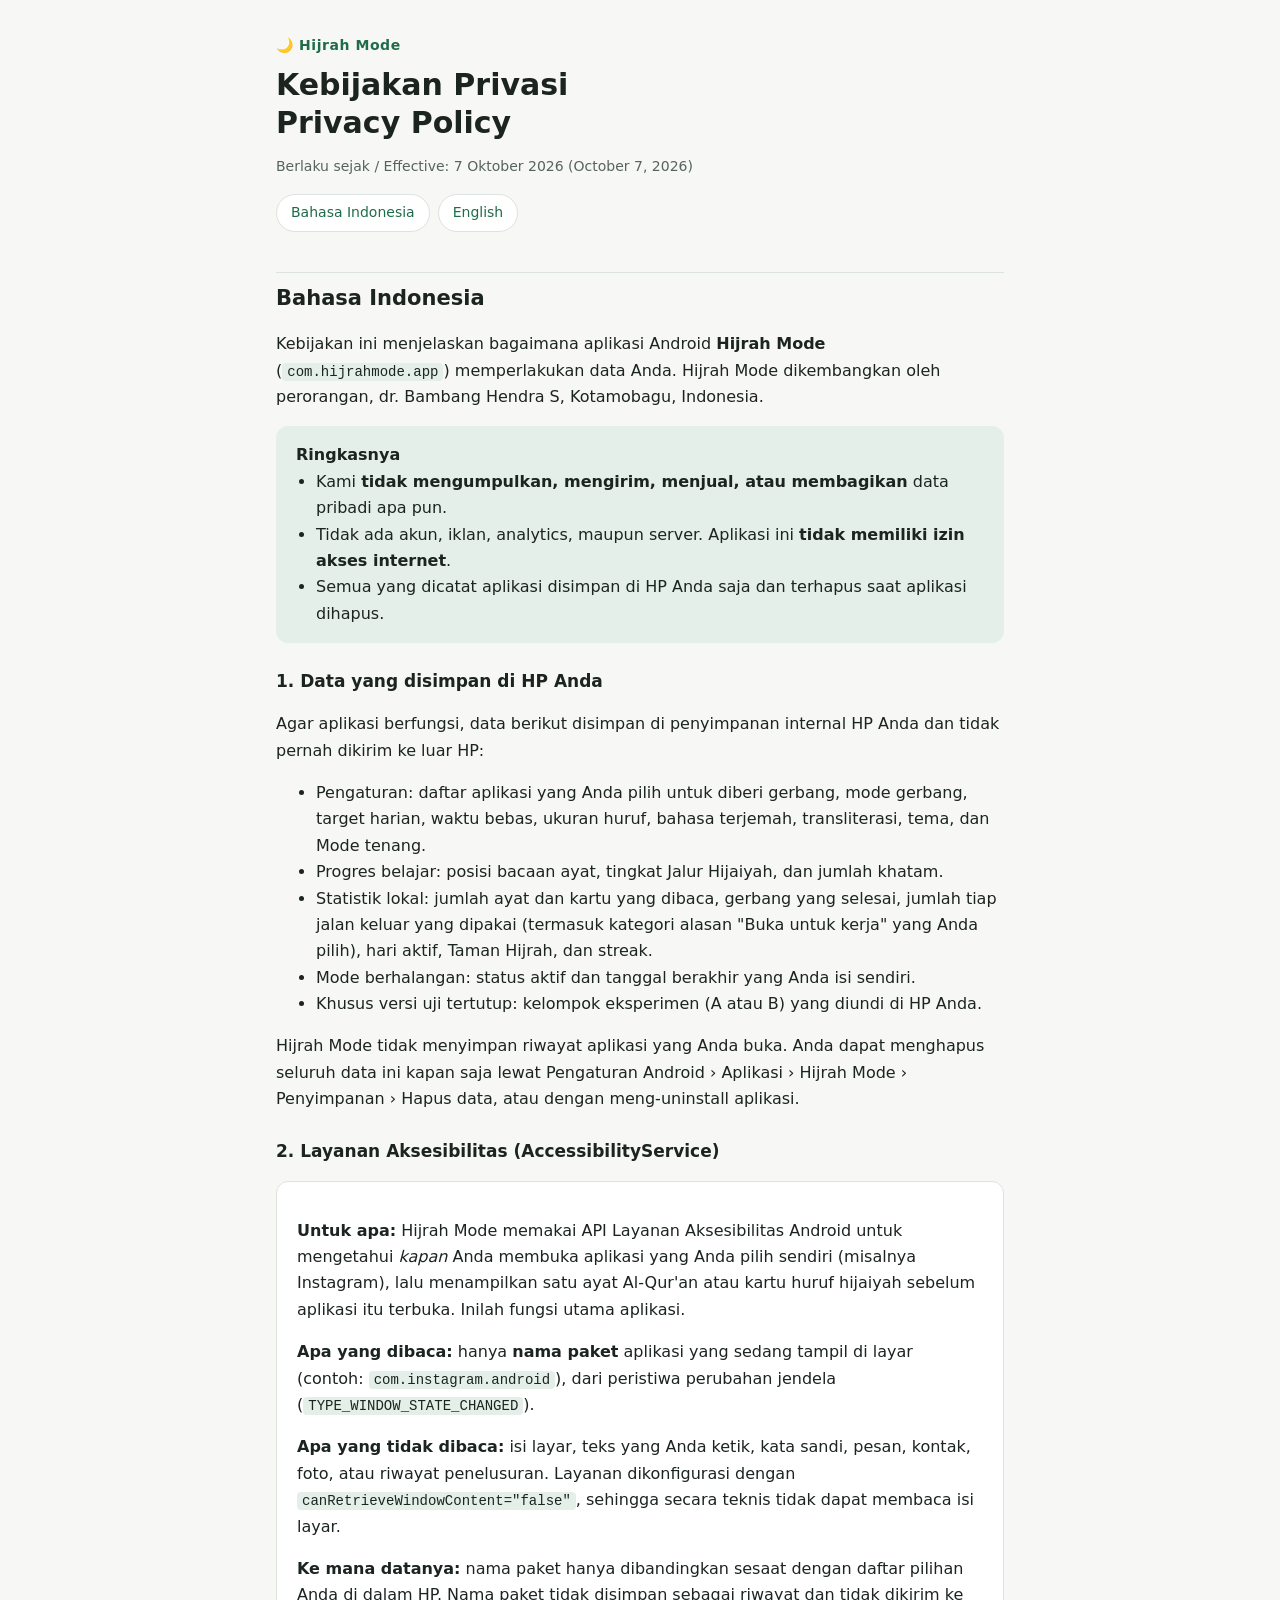
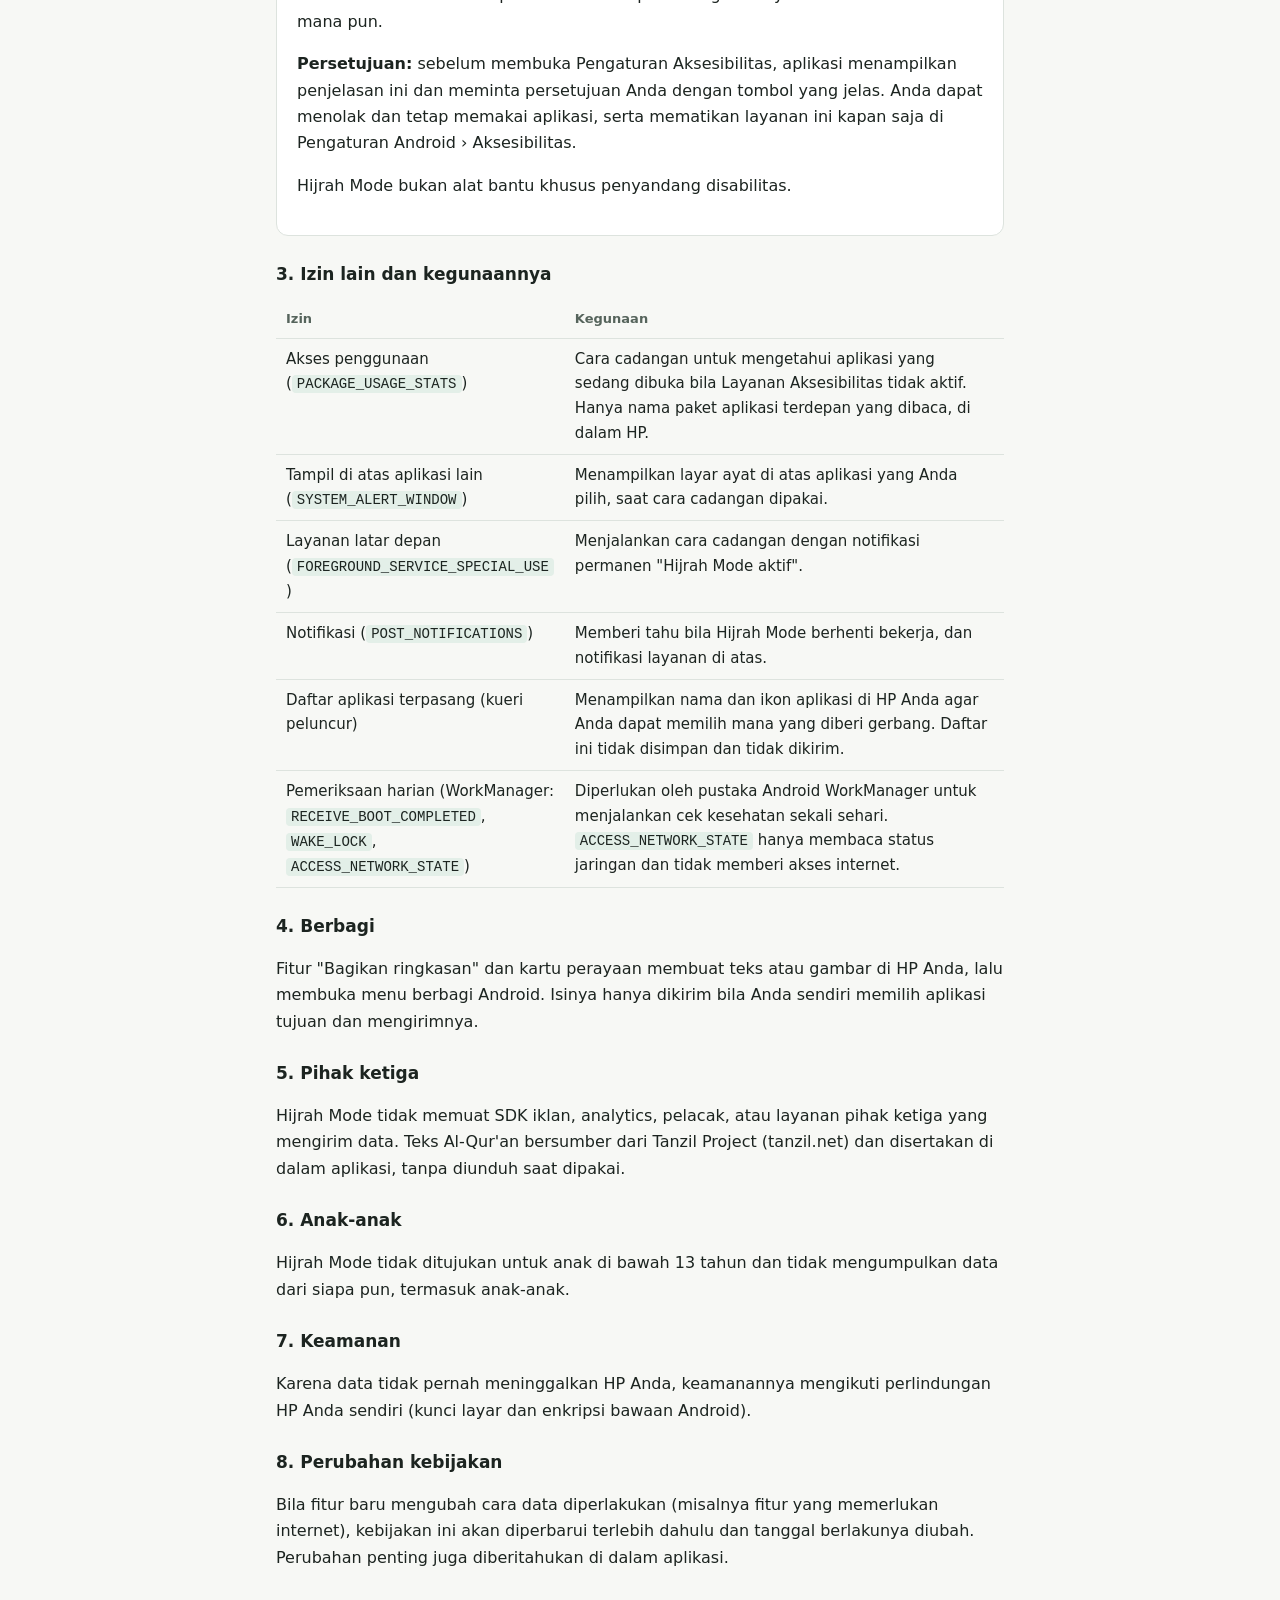
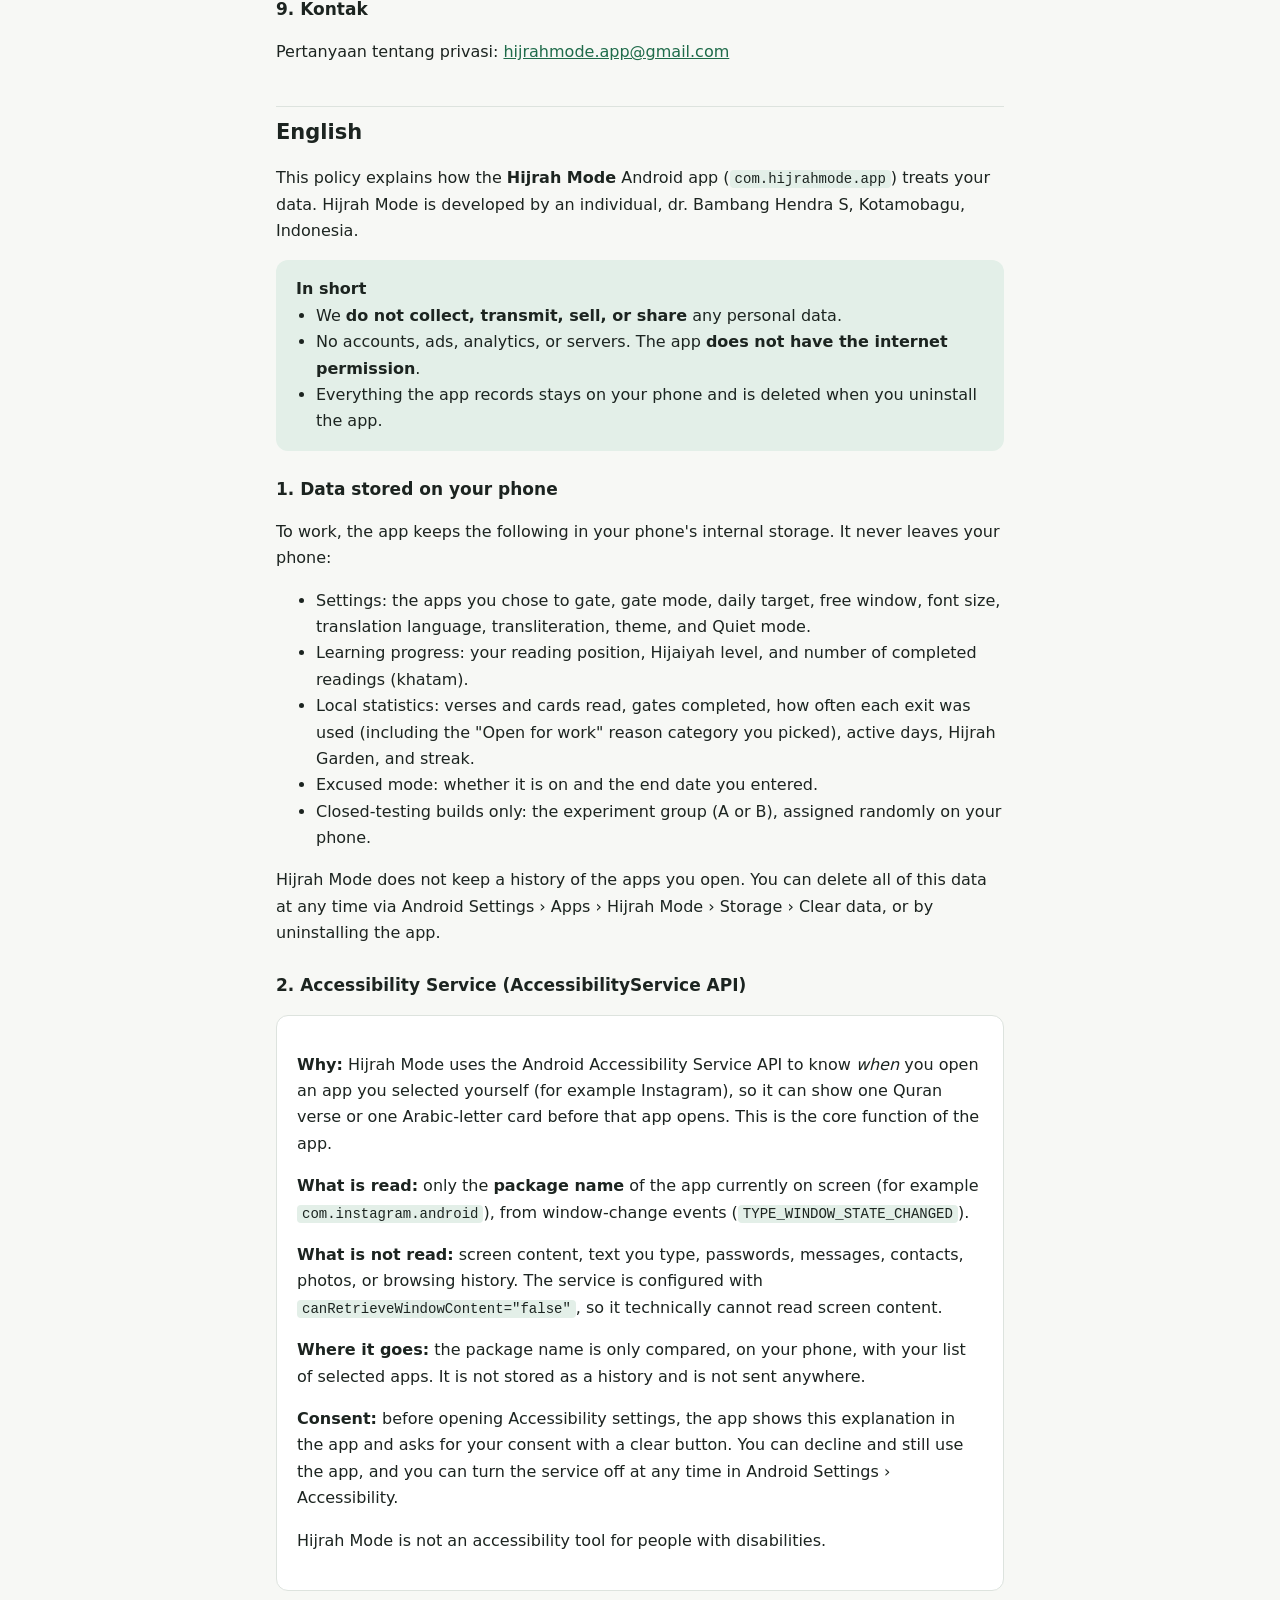
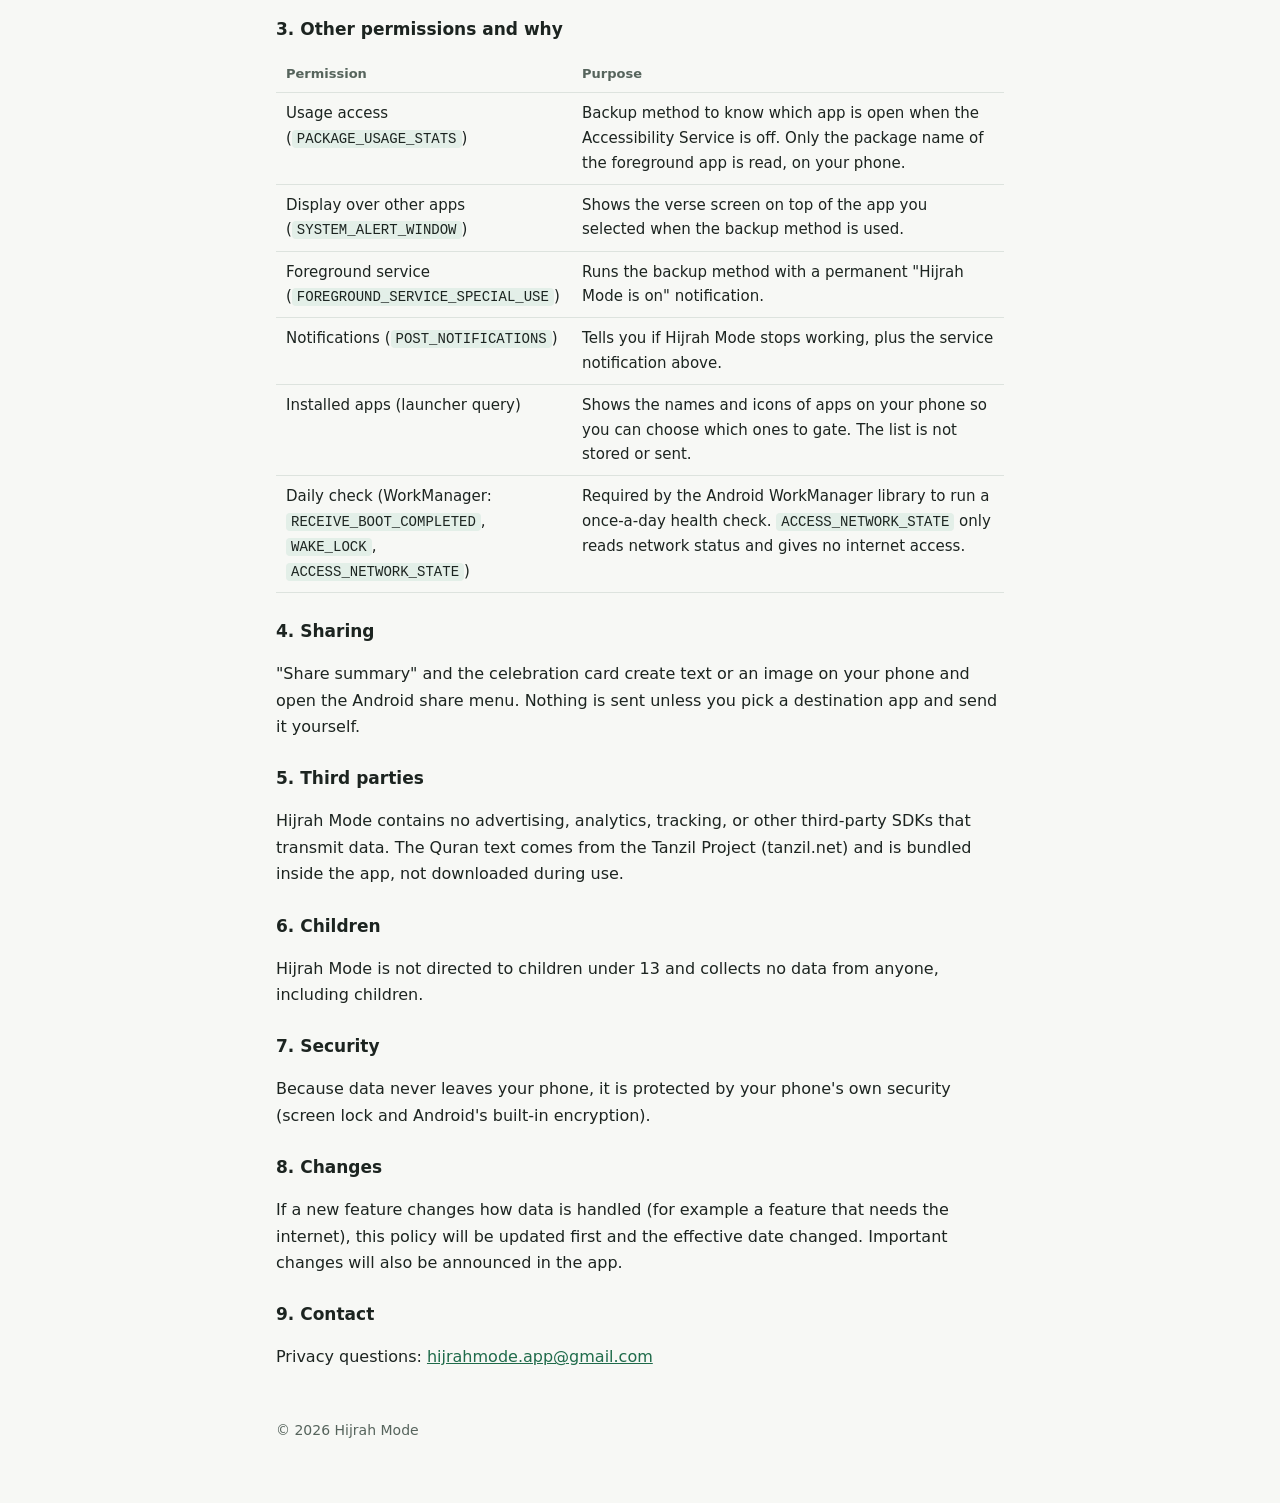
==== privacy.html @ 02b157c3 "Add files via upload" ====
<!doctype html>
<html lang="id">
<head>
<meta charset="utf-8">
<meta name="viewport" content="width=device-width, initial-scale=1">
<title>Kebijakan Privasi Hijrah Mode / Privacy Policy</title>
<meta name="description" content="Kebijakan privasi aplikasi Android Hijrah Mode. Privacy policy for the Hijrah Mode Android app.">
<link rel="stylesheet" href="style.css">
</head>
<body>
<main>
<header>
  <a class="brand" href="./">🌙 Hijrah Mode</a>
  <h1>Kebijakan Privasi<br>Privacy Policy</h1>
  <p class="muted">Berlaku sejak / Effective: 7 Oktober 2026 (October 7, 2026)</p>
  <nav class="lang">
    <a href="#id">Bahasa Indonesia</a>
    <a href="#en">English</a>
  </nav>
</header>

<!-- ===================== BAHASA INDONESIA ===================== -->
<section id="id" lang="id">
<h2>Bahasa Indonesia</h2>

<p>Kebijakan ini menjelaskan bagaimana aplikasi Android <strong>Hijrah Mode</strong> (<code>com.hijrahmode.app</code>) memperlakukan data Anda. Hijrah Mode dikembangkan oleh perorangan, dr. Bambang Hendra S, Kotamobagu, Indonesia.</p>

<div class="summary">
<strong>Ringkasnya</strong>
<ul>
  <li>Kami <strong>tidak mengumpulkan, mengirim, menjual, atau membagikan</strong> data pribadi apa pun.</li>
  <li>Tidak ada akun, iklan, analytics, maupun server. Aplikasi ini <strong>tidak memiliki izin akses internet</strong>.</li>
  <li>Semua yang dicatat aplikasi disimpan di HP Anda saja dan terhapus saat aplikasi dihapus.</li>
</ul>
</div>

<h3>1. Data yang disimpan di HP Anda</h3>
<p>Agar aplikasi berfungsi, data berikut disimpan di penyimpanan internal HP Anda dan tidak pernah dikirim ke luar HP:</p>
<ul>
  <li>Pengaturan: daftar aplikasi yang Anda pilih untuk diberi gerbang, mode gerbang, target harian, waktu bebas, ukuran huruf, bahasa terjemah, transliterasi, tema, dan Mode tenang.</li>
  <li>Progres belajar: posisi bacaan ayat, tingkat Jalur Hijaiyah, dan jumlah khatam.</li>
  <li>Statistik lokal: jumlah ayat dan kartu yang dibaca, gerbang yang selesai, jumlah tiap jalan keluar yang dipakai (termasuk kategori alasan "Buka untuk kerja" yang Anda pilih), hari aktif, Taman Hijrah, dan streak.</li>
  <li>Mode berhalangan: status aktif dan tanggal berakhir yang Anda isi sendiri.</li>
  <li>Khusus versi uji tertutup: kelompok eksperimen (A atau B) yang diundi di HP Anda.</li>
</ul>
<p>Hijrah Mode tidak menyimpan riwayat aplikasi yang Anda buka. Anda dapat menghapus seluruh data ini kapan saja lewat Pengaturan Android › Aplikasi › Hijrah Mode › Penyimpanan › Hapus data, atau dengan meng-uninstall aplikasi.</p>

<h3>2. Layanan Aksesibilitas (AccessibilityService)</h3>
<div class="card">
<p><strong>Untuk apa:</strong> Hijrah Mode memakai API Layanan Aksesibilitas Android untuk mengetahui <em>kapan</em> Anda membuka aplikasi yang Anda pilih sendiri (misalnya Instagram), lalu menampilkan satu ayat Al-Qur'an atau kartu huruf hijaiyah sebelum aplikasi itu terbuka. Inilah fungsi utama aplikasi.</p>
<p><strong>Apa yang dibaca:</strong> hanya <strong>nama paket</strong> aplikasi yang sedang tampil di layar (contoh: <code>com.instagram.android</code>), dari peristiwa perubahan jendela (<code>TYPE_WINDOW_STATE_CHANGED</code>).</p>
<p><strong>Apa yang tidak dibaca:</strong> isi layar, teks yang Anda ketik, kata sandi, pesan, kontak, foto, atau riwayat penelusuran. Layanan dikonfigurasi dengan <code>canRetrieveWindowContent="false"</code>, sehingga secara teknis tidak dapat membaca isi layar.</p>
<p><strong>Ke mana datanya:</strong> nama paket hanya dibandingkan sesaat dengan daftar pilihan Anda di dalam HP. Nama paket tidak disimpan sebagai riwayat dan tidak dikirim ke mana pun.</p>
<p><strong>Persetujuan:</strong> sebelum membuka Pengaturan Aksesibilitas, aplikasi menampilkan penjelasan ini dan meminta persetujuan Anda dengan tombol yang jelas. Anda dapat menolak dan tetap memakai aplikasi, serta mematikan layanan ini kapan saja di Pengaturan Android › Aksesibilitas.</p>
<p>Hijrah Mode bukan alat bantu khusus penyandang disabilitas.</p>
</div>

<h3>3. Izin lain dan kegunaannya</h3>
<table>
  <tr><th>Izin</th><th>Kegunaan</th></tr>
  <tr><td>Akses penggunaan (<code>PACKAGE_USAGE_STATS</code>)</td><td>Cara cadangan untuk mengetahui aplikasi yang sedang dibuka bila Layanan Aksesibilitas tidak aktif. Hanya nama paket aplikasi terdepan yang dibaca, di dalam HP.</td></tr>
  <tr><td>Tampil di atas aplikasi lain (<code>SYSTEM_ALERT_WINDOW</code>)</td><td>Menampilkan layar ayat di atas aplikasi yang Anda pilih, saat cara cadangan dipakai.</td></tr>
  <tr><td>Layanan latar depan (<code>FOREGROUND_SERVICE_SPECIAL_USE</code>)</td><td>Menjalankan cara cadangan dengan notifikasi permanen "Hijrah Mode aktif".</td></tr>
  <tr><td>Notifikasi (<code>POST_NOTIFICATIONS</code>)</td><td>Memberi tahu bila Hijrah Mode berhenti bekerja, dan notifikasi layanan di atas.</td></tr>
  <tr><td>Daftar aplikasi terpasang (kueri peluncur)</td><td>Menampilkan nama dan ikon aplikasi di HP Anda agar Anda dapat memilih mana yang diberi gerbang. Daftar ini tidak disimpan dan tidak dikirim.</td></tr>
  <tr><td>Pemeriksaan harian (WorkManager: <code>RECEIVE_BOOT_COMPLETED</code>, <code>WAKE_LOCK</code>, <code>ACCESS_NETWORK_STATE</code>)</td><td>Diperlukan oleh pustaka Android WorkManager untuk menjalankan cek kesehatan sekali sehari. <code>ACCESS_NETWORK_STATE</code> hanya membaca status jaringan dan tidak memberi akses internet.</td></tr>
</table>

<h3>4. Berbagi</h3>
<p>Fitur "Bagikan ringkasan" dan kartu perayaan membuat teks atau gambar di HP Anda, lalu membuka menu berbagi Android. Isinya hanya dikirim bila Anda sendiri memilih aplikasi tujuan dan mengirimnya.</p>

<h3>5. Pihak ketiga</h3>
<p>Hijrah Mode tidak memuat SDK iklan, analytics, pelacak, atau layanan pihak ketiga yang mengirim data. Teks Al-Qur'an bersumber dari Tanzil Project (tanzil.net) dan disertakan di dalam aplikasi, tanpa diunduh saat dipakai.</p>

<h3>6. Anak-anak</h3>
<p>Hijrah Mode tidak ditujukan untuk anak di bawah 13 tahun dan tidak mengumpulkan data dari siapa pun, termasuk anak-anak.</p>

<h3>7. Keamanan</h3>
<p>Karena data tidak pernah meninggalkan HP Anda, keamanannya mengikuti perlindungan HP Anda sendiri (kunci layar dan enkripsi bawaan Android).</p>

<h3>8. Perubahan kebijakan</h3>
<p>Bila fitur baru mengubah cara data diperlakukan (misalnya fitur yang memerlukan internet), kebijakan ini akan diperbarui terlebih dahulu dan tanggal berlakunya diubah. Perubahan penting juga diberitahukan di dalam aplikasi.</p>

<h3>9. Kontak</h3>
<p>Pertanyaan tentang privasi: <a href="mailto:hijrahmode.app@gmail.com">hijrahmode.app@gmail.com</a></p>
</section>

<!-- ===================== ENGLISH ===================== -->
<section id="en" lang="en">
<h2>English</h2>

<p>This policy explains how the <strong>Hijrah Mode</strong> Android app (<code>com.hijrahmode.app</code>) treats your data. Hijrah Mode is developed by an individual, dr. Bambang Hendra S, Kotamobagu, Indonesia.</p>

<div class="summary">
<strong>In short</strong>
<ul>
  <li>We <strong>do not collect, transmit, sell, or share</strong> any personal data.</li>
  <li>No accounts, ads, analytics, or servers. The app <strong>does not have the internet permission</strong>.</li>
  <li>Everything the app records stays on your phone and is deleted when you uninstall the app.</li>
</ul>
</div>

<h3>1. Data stored on your phone</h3>
<p>To work, the app keeps the following in your phone's internal storage. It never leaves your phone:</p>
<ul>
  <li>Settings: the apps you chose to gate, gate mode, daily target, free window, font size, translation language, transliteration, theme, and Quiet mode.</li>
  <li>Learning progress: your reading position, Hijaiyah level, and number of completed readings (khatam).</li>
  <li>Local statistics: verses and cards read, gates completed, how often each exit was used (including the "Open for work" reason category you picked), active days, Hijrah Garden, and streak.</li>
  <li>Excused mode: whether it is on and the end date you entered.</li>
  <li>Closed-testing builds only: the experiment group (A or B), assigned randomly on your phone.</li>
</ul>
<p>Hijrah Mode does not keep a history of the apps you open. You can delete all of this data at any time via Android Settings › Apps › Hijrah Mode › Storage › Clear data, or by uninstalling the app.</p>

<h3>2. Accessibility Service (AccessibilityService API)</h3>
<div class="card">
<p><strong>Why:</strong> Hijrah Mode uses the Android Accessibility Service API to know <em>when</em> you open an app you selected yourself (for example Instagram), so it can show one Quran verse or one Arabic-letter card before that app opens. This is the core function of the app.</p>
<p><strong>What is read:</strong> only the <strong>package name</strong> of the app currently on screen (for example <code>com.instagram.android</code>), from window-change events (<code>TYPE_WINDOW_STATE_CHANGED</code>).</p>
<p><strong>What is not read:</strong> screen content, text you type, passwords, messages, contacts, photos, or browsing history. The service is configured with <code>canRetrieveWindowContent="false"</code>, so it technically cannot read screen content.</p>
<p><strong>Where it goes:</strong> the package name is only compared, on your phone, with your list of selected apps. It is not stored as a history and is not sent anywhere.</p>
<p><strong>Consent:</strong> before opening Accessibility settings, the app shows this explanation in the app and asks for your consent with a clear button. You can decline and still use the app, and you can turn the service off at any time in Android Settings › Accessibility.</p>
<p>Hijrah Mode is not an accessibility tool for people with disabilities.</p>
</div>

<h3>3. Other permissions and why</h3>
<table>
  <tr><th>Permission</th><th>Purpose</th></tr>
  <tr><td>Usage access (<code>PACKAGE_USAGE_STATS</code>)</td><td>Backup method to know which app is open when the Accessibility Service is off. Only the package name of the foreground app is read, on your phone.</td></tr>
  <tr><td>Display over other apps (<code>SYSTEM_ALERT_WINDOW</code>)</td><td>Shows the verse screen on top of the app you selected when the backup method is used.</td></tr>
  <tr><td>Foreground service (<code>FOREGROUND_SERVICE_SPECIAL_USE</code>)</td><td>Runs the backup method with a permanent "Hijrah Mode is on" notification.</td></tr>
  <tr><td>Notifications (<code>POST_NOTIFICATIONS</code>)</td><td>Tells you if Hijrah Mode stops working, plus the service notification above.</td></tr>
  <tr><td>Installed apps (launcher query)</td><td>Shows the names and icons of apps on your phone so you can choose which ones to gate. The list is not stored or sent.</td></tr>
  <tr><td>Daily check (WorkManager: <code>RECEIVE_BOOT_COMPLETED</code>, <code>WAKE_LOCK</code>, <code>ACCESS_NETWORK_STATE</code>)</td><td>Required by the Android WorkManager library to run a once-a-day health check. <code>ACCESS_NETWORK_STATE</code> only reads network status and gives no internet access.</td></tr>
</table>

<h3>4. Sharing</h3>
<p>"Share summary" and the celebration card create text or an image on your phone and open the Android share menu. Nothing is sent unless you pick a destination app and send it yourself.</p>

<h3>5. Third parties</h3>
<p>Hijrah Mode contains no advertising, analytics, tracking, or other third-party SDKs that transmit data. The Quran text comes from the Tanzil Project (tanzil.net) and is bundled inside the app, not downloaded during use.</p>

<h3>6. Children</h3>
<p>Hijrah Mode is not directed to children under 13 and collects no data from anyone, including children.</p>

<h3>7. Security</h3>
<p>Because data never leaves your phone, it is protected by your phone's own security (screen lock and Android's built-in encryption).</p>

<h3>8. Changes</h3>
<p>If a new feature changes how data is handled (for example a feature that needs the internet), this policy will be updated first and the effective date changed. Important changes will also be announced in the app.</p>

<h3>9. Contact</h3>
<p>Privacy questions: <a href="mailto:hijrahmode.app@gmail.com">hijrahmode.app@gmail.com</a></p>
</section>

<footer class="muted">© 2026 Hijrah Mode</footer>
</main>
</body>
</html>
---- style.css ----
:root {
  --bg: #f7f8f5;
  --surface: #ffffff;
  --text: #1c2420;
  --muted: #56645c;
  --accent: #1f6b4a;
  --accent-soft: #e3efe8;
  --border: #dde3de;
}
@media (prefers-color-scheme: dark) {
  :root {
    --bg: #111613;
    --surface: #18201b;
    --text: #e6ece8;
    --muted: #a3b2a9;
    --accent: #7fcfa5;
    --accent-soft: #1f2e26;
    --border: #2a352f;
  }
}
* { box-sizing: border-box; }
body {
  margin: 0;
  background: var(--bg);
  color: var(--text);
  font: 16px/1.65 system-ui, -apple-system, "Segoe UI", Roboto, sans-serif;
}
main { max-width: 760px; margin: 0 auto; padding: 32px 16px 64px; }
header { margin-bottom: 24px; }
.brand { font-size: 14px; letter-spacing: .04em; color: var(--accent); font-weight: 600; text-decoration: none; }
h1 { font-size: 30px; line-height: 1.25; margin: 8px 0 4px; }
h2 { font-size: 21px; margin: 40px 0 8px; padding-top: 8px; border-top: 1px solid var(--border); }
h3 { font-size: 17px; margin: 24px 0 4px; }
p, li { color: var(--text); }
.muted { color: var(--muted); font-size: 14px; }
a { color: var(--accent); }
nav.lang { display: flex; gap: 8px; margin: 16px 0 8px; flex-wrap: wrap; }
nav.lang a {
  padding: 6px 14px; border: 1px solid var(--border); border-radius: 999px;
  text-decoration: none; background: var(--surface); font-size: 14px;
}
.summary {
  background: var(--accent-soft); border-radius: 12px; padding: 16px 20px; margin: 16px 0;
}
.summary ul { margin: 0; padding-left: 20px; }
table { width: 100%; border-collapse: collapse; margin: 12px 0; font-size: 15px; }
th, td { text-align: left; vertical-align: top; padding: 8px 10px; border-bottom: 1px solid var(--border); }
th { color: var(--muted); font-weight: 600; font-size: 13px; }
code { font-size: 14px; background: var(--accent-soft); padding: 1px 5px; border-radius: 4px; overflow-wrap: anywhere; }
.card { background: var(--surface); border: 1px solid var(--border); border-radius: 12px; padding: 20px; margin: 16px 0; }
footer { margin-top: 48px; }
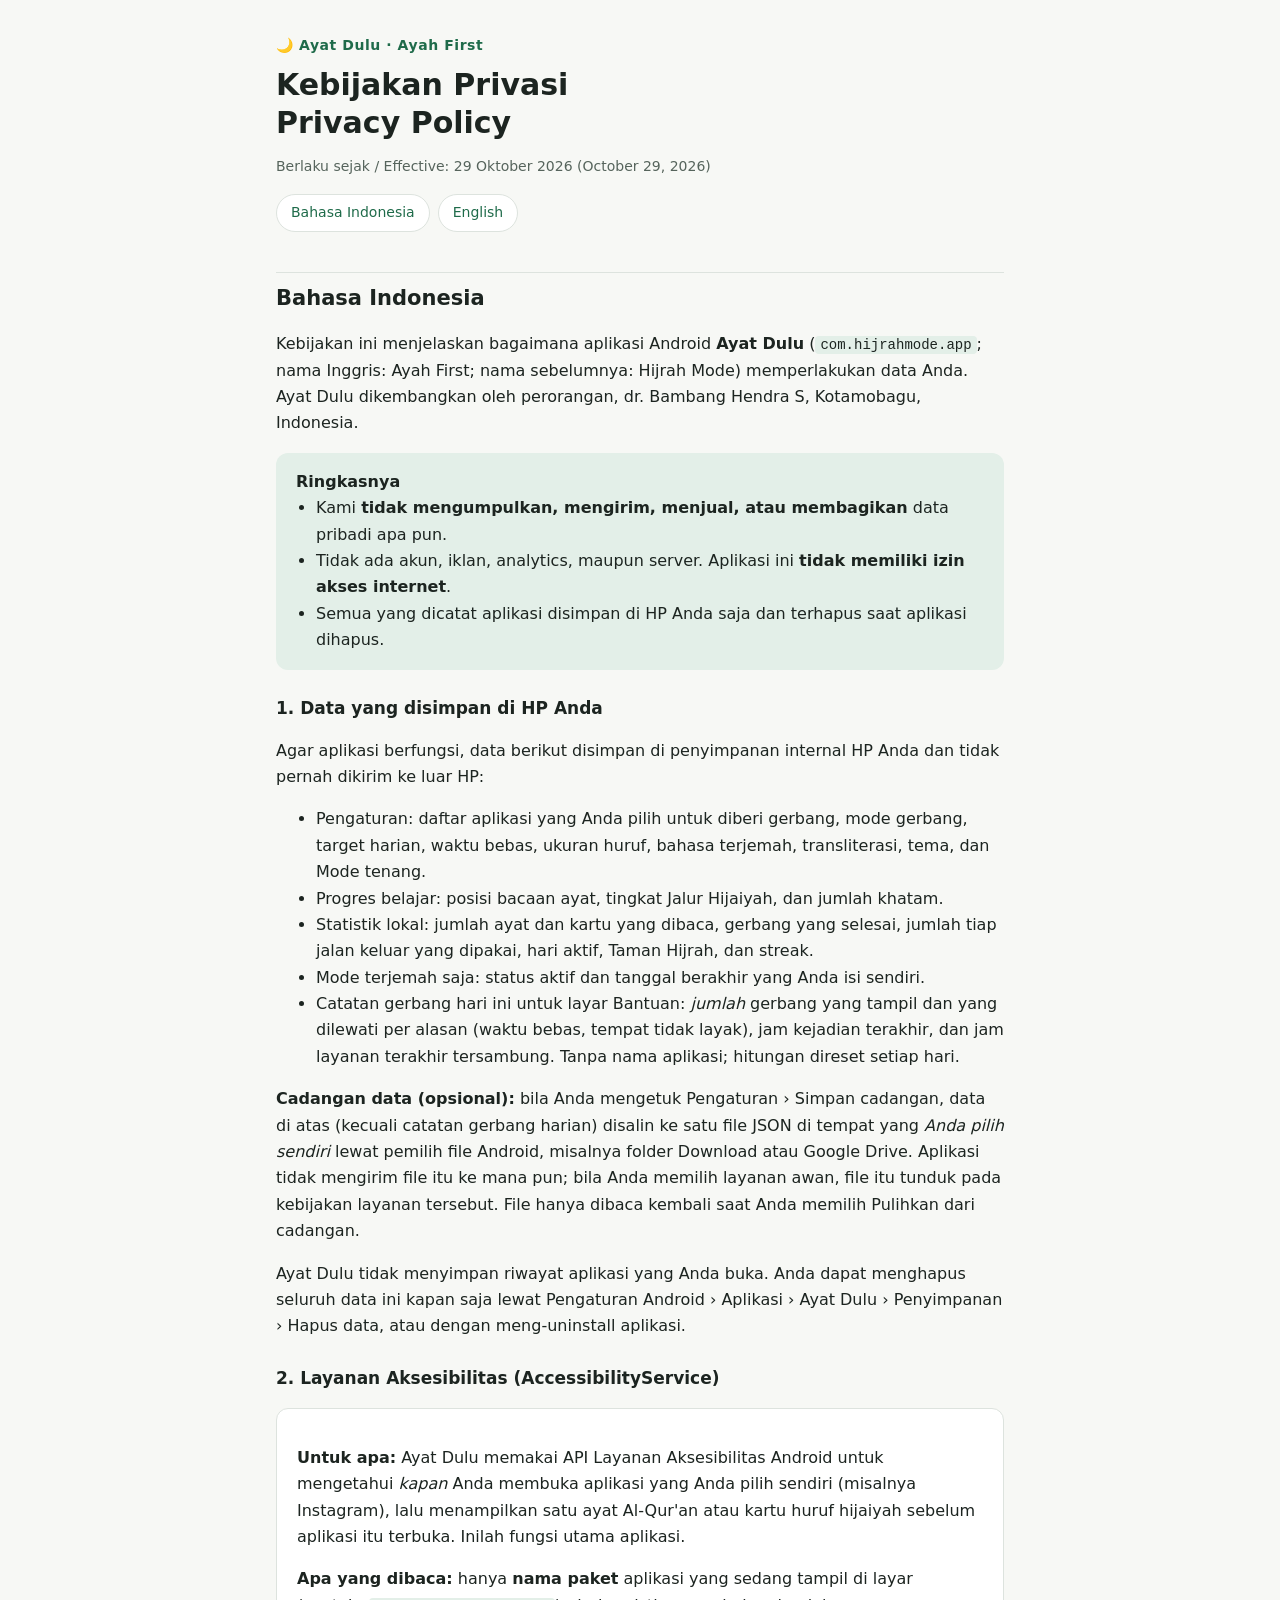
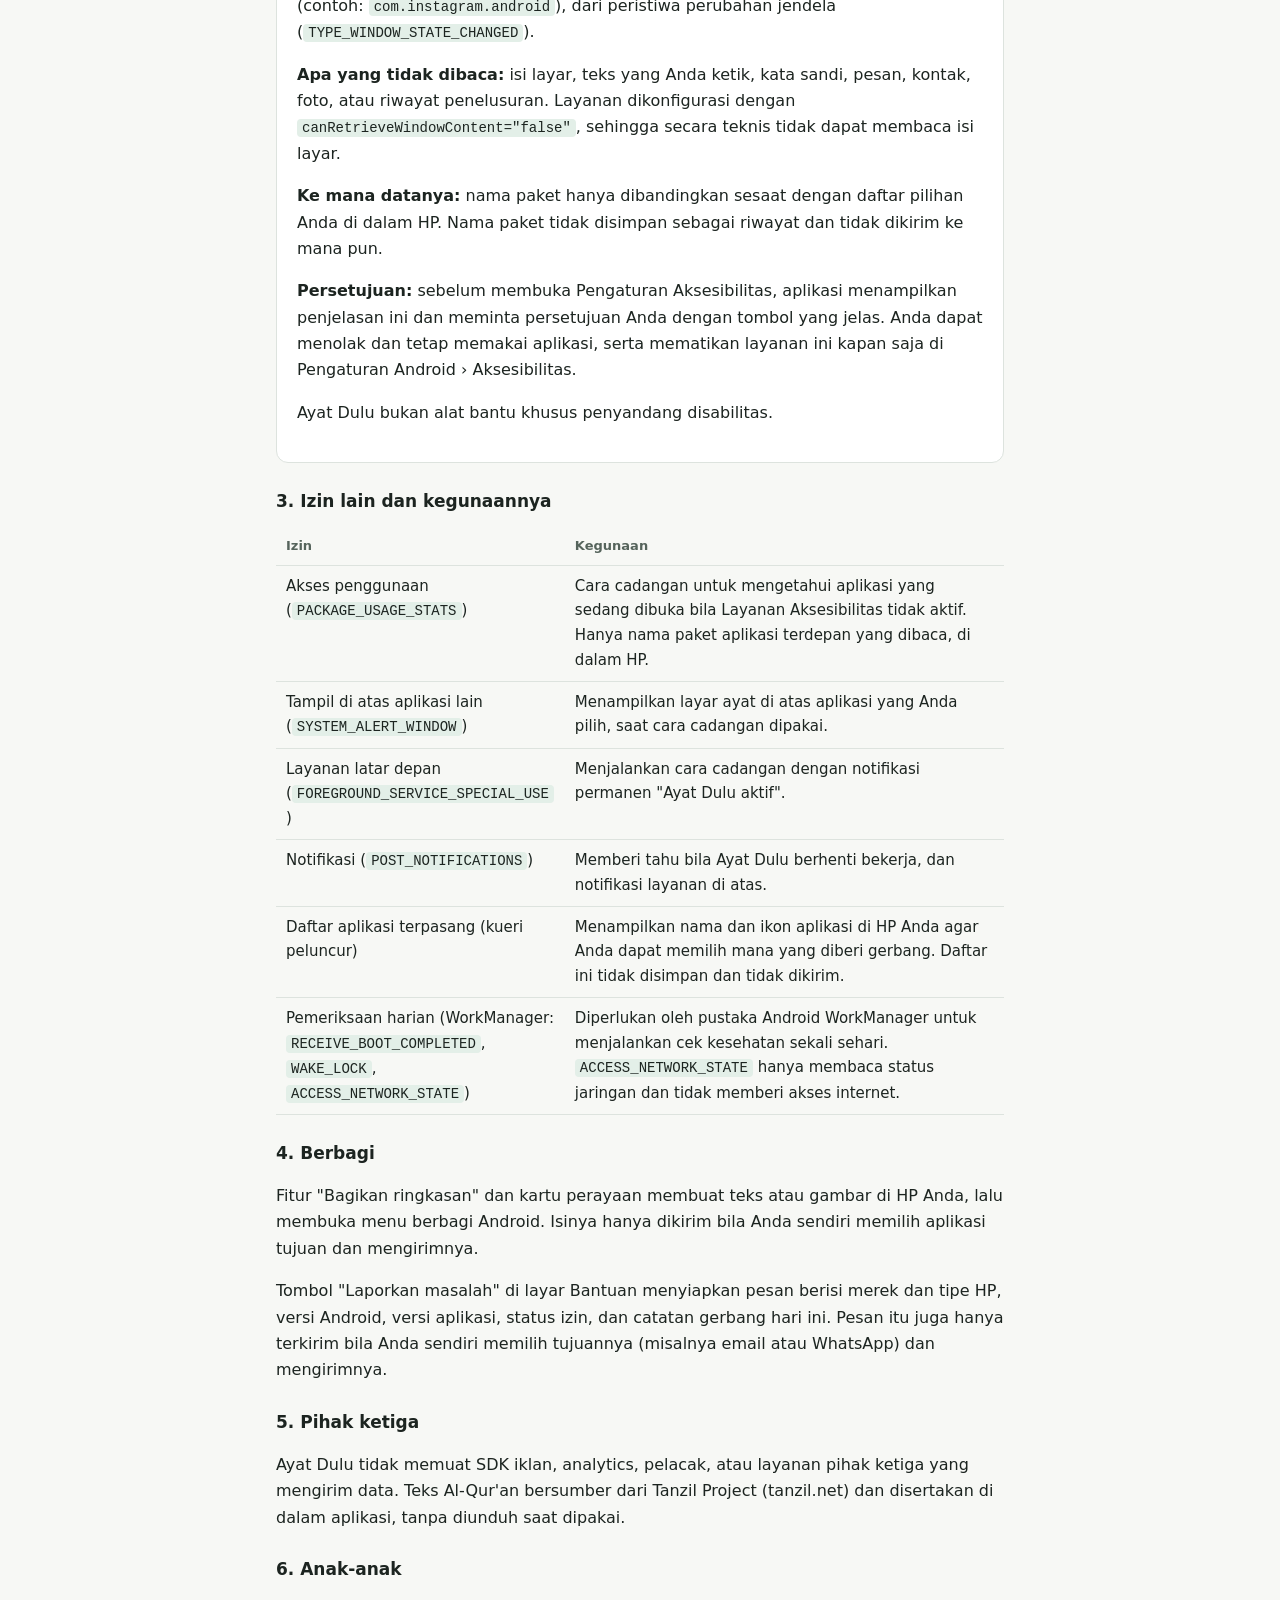
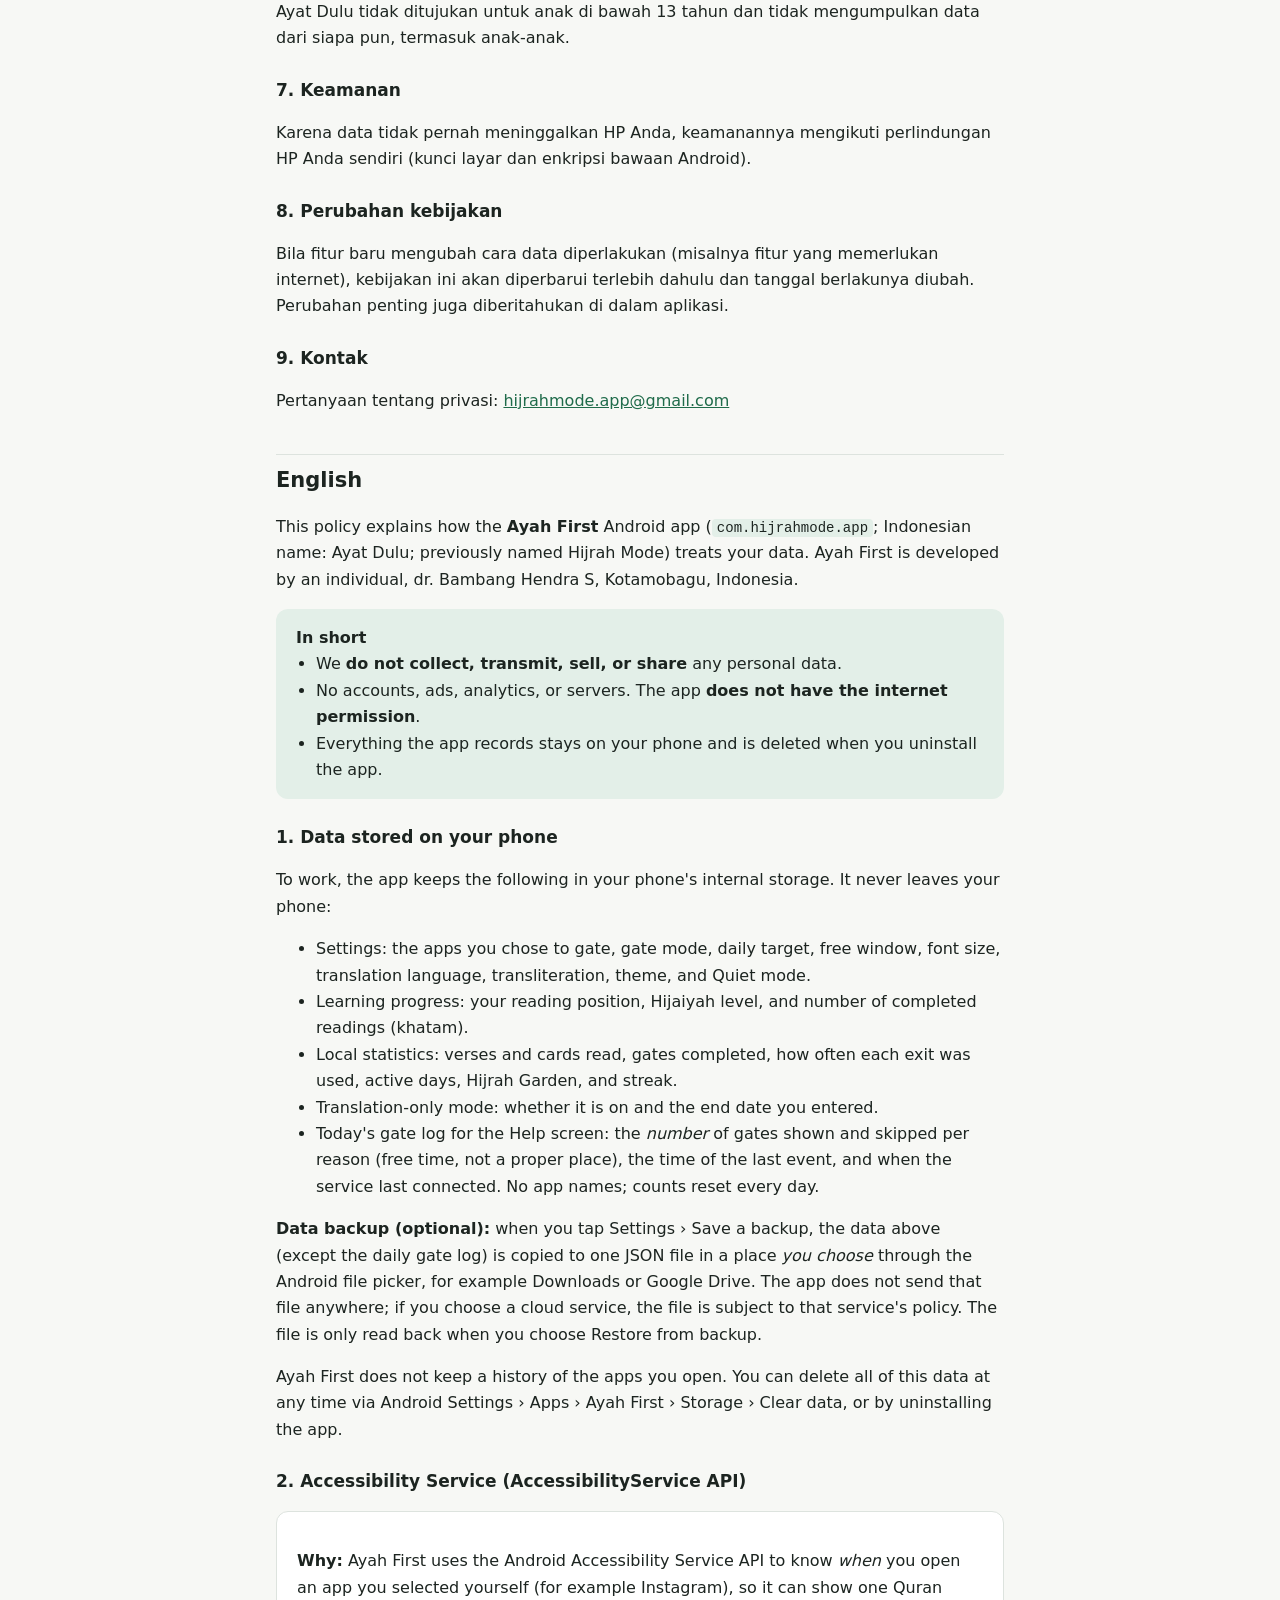
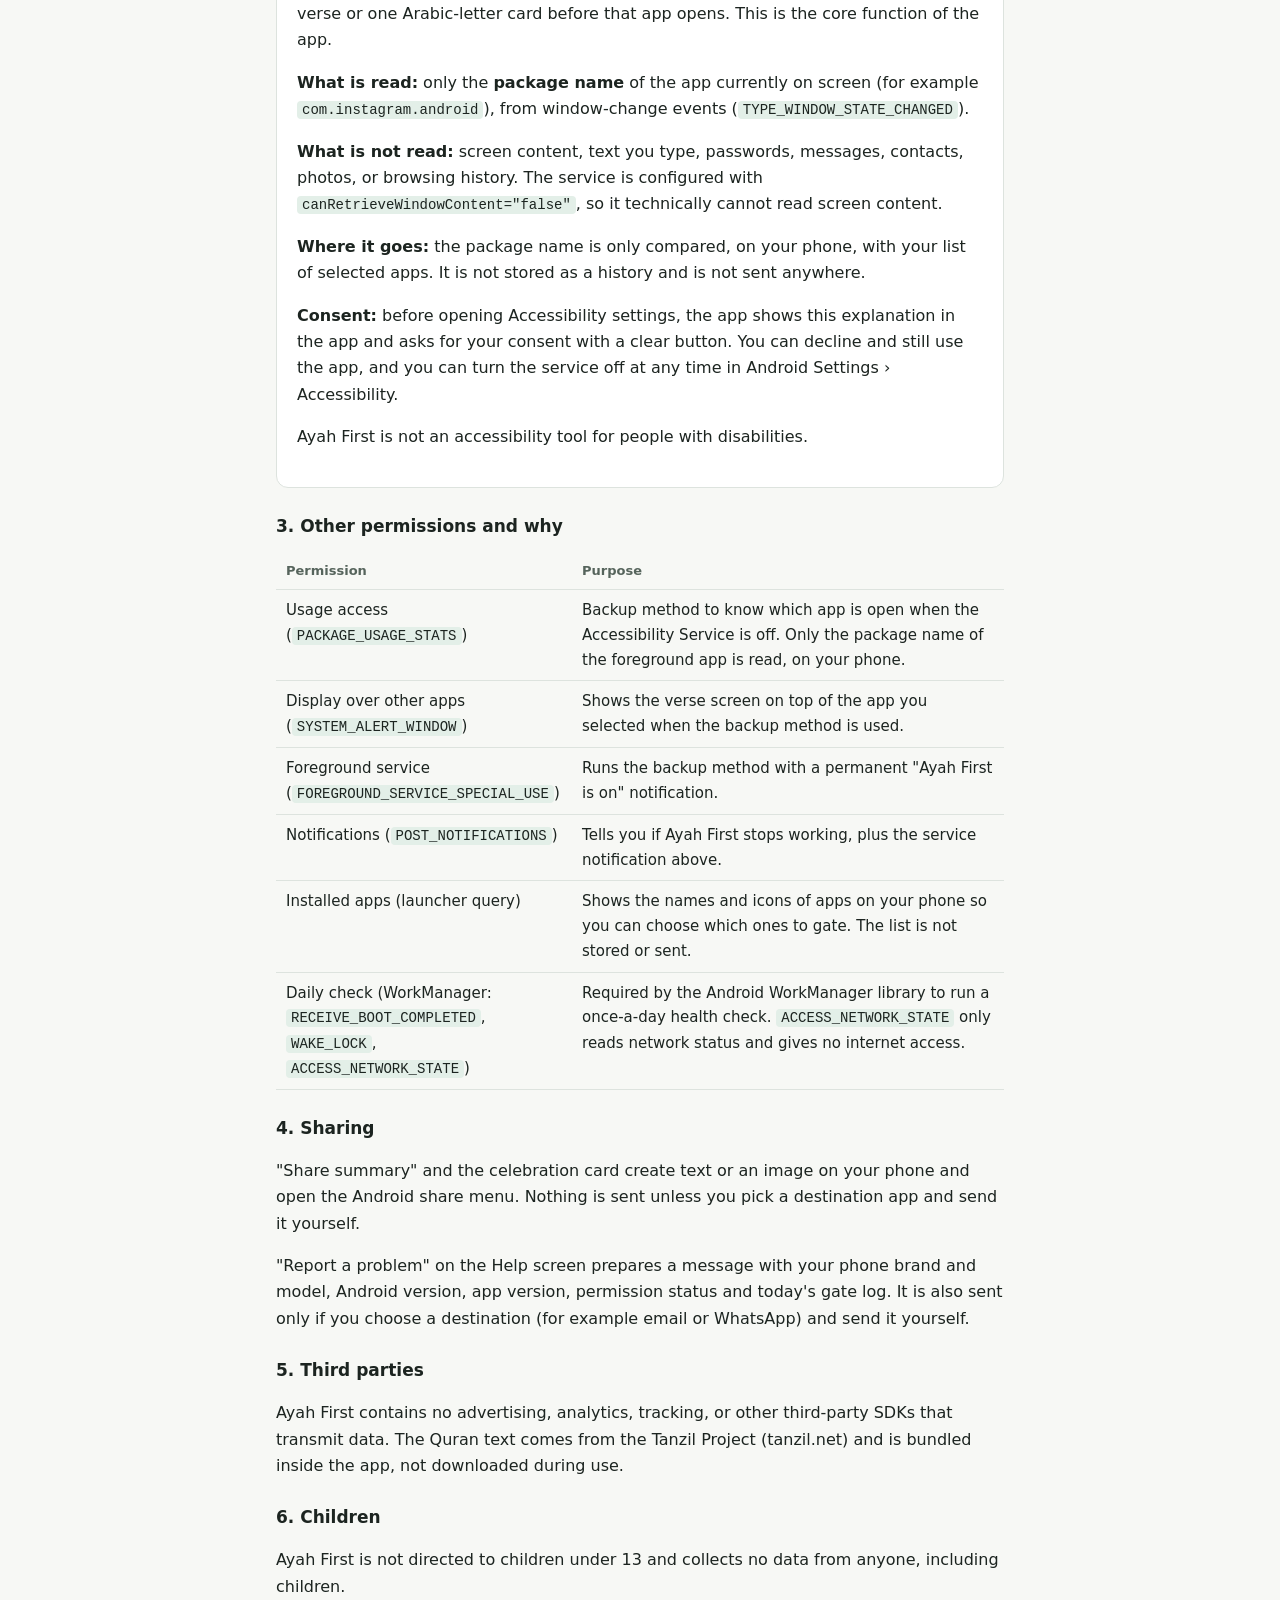
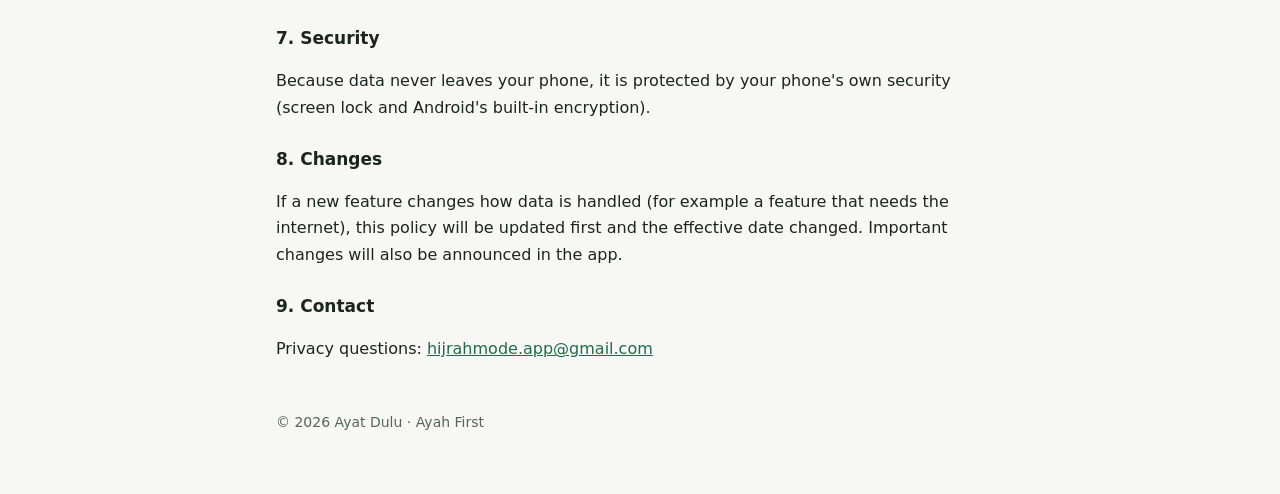
==== commit c530263f: "Ganti nama ke Ayat Dulu / Ayah First, perbarui kebijakan privasi Salinan site/ dari hijrah_mode (29 " ====
--- a/privacy.html
+++ b/privacy.html
@@ -1,157 +1,161 @@
-<!doctype html>
-<html lang="id">
-<head>
-<meta charset="utf-8">
-<meta name="viewport" content="width=device-width, initial-scale=1">
-<title>Kebijakan Privasi Hijrah Mode / Privacy Policy</title>
-<meta name="description" content="Kebijakan privasi aplikasi Android Hijrah Mode. Privacy policy for the Hijrah Mode Android app.">
-<link rel="stylesheet" href="style.css">
-</head>
-<body>
-<main>
-<header>
-  <a class="brand" href="./">🌙 Hijrah Mode</a>
-  <h1>Kebijakan Privasi<br>Privacy Policy</h1>
-  <p class="muted">Berlaku sejak / Effective: 7 Oktober 2026 (October 7, 2026)</p>
-  <nav class="lang">
-    <a href="#id">Bahasa Indonesia</a>
-    <a href="#en">English</a>
-  </nav>
-</header>
-
-<!-- ===================== BAHASA INDONESIA ===================== -->
-<section id="id" lang="id">
-<h2>Bahasa Indonesia</h2>
-
-<p>Kebijakan ini menjelaskan bagaimana aplikasi Android <strong>Hijrah Mode</strong> (<code>com.hijrahmode.app</code>) memperlakukan data Anda. Hijrah Mode dikembangkan oleh perorangan, dr. Bambang Hendra S, Kotamobagu, Indonesia.</p>
-
-<div class="summary">
-<strong>Ringkasnya</strong>
-<ul>
-  <li>Kami <strong>tidak mengumpulkan, mengirim, menjual, atau membagikan</strong> data pribadi apa pun.</li>
-  <li>Tidak ada akun, iklan, analytics, maupun server. Aplikasi ini <strong>tidak memiliki izin akses internet</strong>.</li>
-  <li>Semua yang dicatat aplikasi disimpan di HP Anda saja dan terhapus saat aplikasi dihapus.</li>
-</ul>
-</div>
-
-<h3>1. Data yang disimpan di HP Anda</h3>
-<p>Agar aplikasi berfungsi, data berikut disimpan di penyimpanan internal HP Anda dan tidak pernah dikirim ke luar HP:</p>
-<ul>
-  <li>Pengaturan: daftar aplikasi yang Anda pilih untuk diberi gerbang, mode gerbang, target harian, waktu bebas, ukuran huruf, bahasa terjemah, transliterasi, tema, dan Mode tenang.</li>
-  <li>Progres belajar: posisi bacaan ayat, tingkat Jalur Hijaiyah, dan jumlah khatam.</li>
-  <li>Statistik lokal: jumlah ayat dan kartu yang dibaca, gerbang yang selesai, jumlah tiap jalan keluar yang dipakai (termasuk kategori alasan "Buka untuk kerja" yang Anda pilih), hari aktif, Taman Hijrah, dan streak.</li>
-  <li>Mode berhalangan: status aktif dan tanggal berakhir yang Anda isi sendiri.</li>
-  <li>Khusus versi uji tertutup: kelompok eksperimen (A atau B) yang diundi di HP Anda.</li>
-</ul>
-<p>Hijrah Mode tidak menyimpan riwayat aplikasi yang Anda buka. Anda dapat menghapus seluruh data ini kapan saja lewat Pengaturan Android › Aplikasi › Hijrah Mode › Penyimpanan › Hapus data, atau dengan meng-uninstall aplikasi.</p>
-
-<h3>2. Layanan Aksesibilitas (AccessibilityService)</h3>
-<div class="card">
-<p><strong>Untuk apa:</strong> Hijrah Mode memakai API Layanan Aksesibilitas Android untuk mengetahui <em>kapan</em> Anda membuka aplikasi yang Anda pilih sendiri (misalnya Instagram), lalu menampilkan satu ayat Al-Qur'an atau kartu huruf hijaiyah sebelum aplikasi itu terbuka. Inilah fungsi utama aplikasi.</p>
-<p><strong>Apa yang dibaca:</strong> hanya <strong>nama paket</strong> aplikasi yang sedang tampil di layar (contoh: <code>com.instagram.android</code>), dari peristiwa perubahan jendela (<code>TYPE_WINDOW_STATE_CHANGED</code>).</p>
-<p><strong>Apa yang tidak dibaca:</strong> isi layar, teks yang Anda ketik, kata sandi, pesan, kontak, foto, atau riwayat penelusuran. Layanan dikonfigurasi dengan <code>canRetrieveWindowContent="false"</code>, sehingga secara teknis tidak dapat membaca isi layar.</p>
-<p><strong>Ke mana datanya:</strong> nama paket hanya dibandingkan sesaat dengan daftar pilihan Anda di dalam HP. Nama paket tidak disimpan sebagai riwayat dan tidak dikirim ke mana pun.</p>
-<p><strong>Persetujuan:</strong> sebelum membuka Pengaturan Aksesibilitas, aplikasi menampilkan penjelasan ini dan meminta persetujuan Anda dengan tombol yang jelas. Anda dapat menolak dan tetap memakai aplikasi, serta mematikan layanan ini kapan saja di Pengaturan Android › Aksesibilitas.</p>
-<p>Hijrah Mode bukan alat bantu khusus penyandang disabilitas.</p>
-</div>
-
-<h3>3. Izin lain dan kegunaannya</h3>
-<table>
-  <tr><th>Izin</th><th>Kegunaan</th></tr>
-  <tr><td>Akses penggunaan (<code>PACKAGE_USAGE_STATS</code>)</td><td>Cara cadangan untuk mengetahui aplikasi yang sedang dibuka bila Layanan Aksesibilitas tidak aktif. Hanya nama paket aplikasi terdepan yang dibaca, di dalam HP.</td></tr>
-  <tr><td>Tampil di atas aplikasi lain (<code>SYSTEM_ALERT_WINDOW</code>)</td><td>Menampilkan layar ayat di atas aplikasi yang Anda pilih, saat cara cadangan dipakai.</td></tr>
-  <tr><td>Layanan latar depan (<code>FOREGROUND_SERVICE_SPECIAL_USE</code>)</td><td>Menjalankan cara cadangan dengan notifikasi permanen "Hijrah Mode aktif".</td></tr>
-  <tr><td>Notifikasi (<code>POST_NOTIFICATIONS</code>)</td><td>Memberi tahu bila Hijrah Mode berhenti bekerja, dan notifikasi layanan di atas.</td></tr>
-  <tr><td>Daftar aplikasi terpasang (kueri peluncur)</td><td>Menampilkan nama dan ikon aplikasi di HP Anda agar Anda dapat memilih mana yang diberi gerbang. Daftar ini tidak disimpan dan tidak dikirim.</td></tr>
-  <tr><td>Pemeriksaan harian (WorkManager: <code>RECEIVE_BOOT_COMPLETED</code>, <code>WAKE_LOCK</code>, <code>ACCESS_NETWORK_STATE</code>)</td><td>Diperlukan oleh pustaka Android WorkManager untuk menjalankan cek kesehatan sekali sehari. <code>ACCESS_NETWORK_STATE</code> hanya membaca status jaringan dan tidak memberi akses internet.</td></tr>
-</table>
-
-<h3>4. Berbagi</h3>
-<p>Fitur "Bagikan ringkasan" dan kartu perayaan membuat teks atau gambar di HP Anda, lalu membuka menu berbagi Android. Isinya hanya dikirim bila Anda sendiri memilih aplikasi tujuan dan mengirimnya.</p>
-
-<h3>5. Pihak ketiga</h3>
-<p>Hijrah Mode tidak memuat SDK iklan, analytics, pelacak, atau layanan pihak ketiga yang mengirim data. Teks Al-Qur'an bersumber dari Tanzil Project (tanzil.net) dan disertakan di dalam aplikasi, tanpa diunduh saat dipakai.</p>
-
-<h3>6. Anak-anak</h3>
-<p>Hijrah Mode tidak ditujukan untuk anak di bawah 13 tahun dan tidak mengumpulkan data dari siapa pun, termasuk anak-anak.</p>
-
-<h3>7. Keamanan</h3>
-<p>Karena data tidak pernah meninggalkan HP Anda, keamanannya mengikuti perlindungan HP Anda sendiri (kunci layar dan enkripsi bawaan Android).</p>
-
-<h3>8. Perubahan kebijakan</h3>
-<p>Bila fitur baru mengubah cara data diperlakukan (misalnya fitur yang memerlukan internet), kebijakan ini akan diperbarui terlebih dahulu dan tanggal berlakunya diubah. Perubahan penting juga diberitahukan di dalam aplikasi.</p>
-
-<h3>9. Kontak</h3>
-<p>Pertanyaan tentang privasi: <a href="mailto:hijrahmode.app@gmail.com">hijrahmode.app@gmail.com</a></p>
-</section>
-
-<!-- ===================== ENGLISH ===================== -->
-<section id="en" lang="en">
-<h2>English</h2>
-
-<p>This policy explains how the <strong>Hijrah Mode</strong> Android app (<code>com.hijrahmode.app</code>) treats your data. Hijrah Mode is developed by an individual, dr. Bambang Hendra S, Kotamobagu, Indonesia.</p>
-
-<div class="summary">
-<strong>In short</strong>
-<ul>
-  <li>We <strong>do not collect, transmit, sell, or share</strong> any personal data.</li>
-  <li>No accounts, ads, analytics, or servers. The app <strong>does not have the internet permission</strong>.</li>
-  <li>Everything the app records stays on your phone and is deleted when you uninstall the app.</li>
-</ul>
-</div>
-
-<h3>1. Data stored on your phone</h3>
-<p>To work, the app keeps the following in your phone's internal storage. It never leaves your phone:</p>
-<ul>
-  <li>Settings: the apps you chose to gate, gate mode, daily target, free window, font size, translation language, transliteration, theme, and Quiet mode.</li>
-  <li>Learning progress: your reading position, Hijaiyah level, and number of completed readings (khatam).</li>
-  <li>Local statistics: verses and cards read, gates completed, how often each exit was used (including the "Open for work" reason category you picked), active days, Hijrah Garden, and streak.</li>
-  <li>Excused mode: whether it is on and the end date you entered.</li>
-  <li>Closed-testing builds only: the experiment group (A or B), assigned randomly on your phone.</li>
-</ul>
-<p>Hijrah Mode does not keep a history of the apps you open. You can delete all of this data at any time via Android Settings › Apps › Hijrah Mode › Storage › Clear data, or by uninstalling the app.</p>
-
-<h3>2. Accessibility Service (AccessibilityService API)</h3>
-<div class="card">
-<p><strong>Why:</strong> Hijrah Mode uses the Android Accessibility Service API to know <em>when</em> you open an app you selected yourself (for example Instagram), so it can show one Quran verse or one Arabic-letter card before that app opens. This is the core function of the app.</p>
-<p><strong>What is read:</strong> only the <strong>package name</strong> of the app currently on screen (for example <code>com.instagram.android</code>), from window-change events (<code>TYPE_WINDOW_STATE_CHANGED</code>).</p>
-<p><strong>What is not read:</strong> screen content, text you type, passwords, messages, contacts, photos, or browsing history. The service is configured with <code>canRetrieveWindowContent="false"</code>, so it technically cannot read screen content.</p>
-<p><strong>Where it goes:</strong> the package name is only compared, on your phone, with your list of selected apps. It is not stored as a history and is not sent anywhere.</p>
-<p><strong>Consent:</strong> before opening Accessibility settings, the app shows this explanation in the app and asks for your consent with a clear button. You can decline and still use the app, and you can turn the service off at any time in Android Settings › Accessibility.</p>
-<p>Hijrah Mode is not an accessibility tool for people with disabilities.</p>
-</div>
-
-<h3>3. Other permissions and why</h3>
-<table>
-  <tr><th>Permission</th><th>Purpose</th></tr>
-  <tr><td>Usage access (<code>PACKAGE_USAGE_STATS</code>)</td><td>Backup method to know which app is open when the Accessibility Service is off. Only the package name of the foreground app is read, on your phone.</td></tr>
-  <tr><td>Display over other apps (<code>SYSTEM_ALERT_WINDOW</code>)</td><td>Shows the verse screen on top of the app you selected when the backup method is used.</td></tr>
-  <tr><td>Foreground service (<code>FOREGROUND_SERVICE_SPECIAL_USE</code>)</td><td>Runs the backup method with a permanent "Hijrah Mode is on" notification.</td></tr>
-  <tr><td>Notifications (<code>POST_NOTIFICATIONS</code>)</td><td>Tells you if Hijrah Mode stops working, plus the service notification above.</td></tr>
-  <tr><td>Installed apps (launcher query)</td><td>Shows the names and icons of apps on your phone so you can choose which ones to gate. The list is not stored or sent.</td></tr>
-  <tr><td>Daily check (WorkManager: <code>RECEIVE_BOOT_COMPLETED</code>, <code>WAKE_LOCK</code>, <code>ACCESS_NETWORK_STATE</code>)</td><td>Required by the Android WorkManager library to run a once-a-day health check. <code>ACCESS_NETWORK_STATE</code> only reads network status and gives no internet access.</td></tr>
-</table>
-
-<h3>4. Sharing</h3>
-<p>"Share summary" and the celebration card create text or an image on your phone and open the Android share menu. Nothing is sent unless you pick a destination app and send it yourself.</p>
-
-<h3>5. Third parties</h3>
-<p>Hijrah Mode contains no advertising, analytics, tracking, or other third-party SDKs that transmit data. The Quran text comes from the Tanzil Project (tanzil.net) and is bundled inside the app, not downloaded during use.</p>
-
-<h3>6. Children</h3>
-<p>Hijrah Mode is not directed to children under 13 and collects no data from anyone, including children.</p>
-
-<h3>7. Security</h3>
-<p>Because data never leaves your phone, it is protected by your phone's own security (screen lock and Android's built-in encryption).</p>
-
-<h3>8. Changes</h3>
-<p>If a new feature changes how data is handled (for example a feature that needs the internet), this policy will be updated first and the effective date changed. Important changes will also be announced in the app.</p>
-
-<h3>9. Contact</h3>
-<p>Privacy questions: <a href="mailto:hijrahmode.app@gmail.com">hijrahmode.app@gmail.com</a></p>
-</section>
-
-<footer class="muted">© 2026 Hijrah Mode</footer>
-</main>
-</body>
-</html>
+<!doctype html>
+<html lang="id">
+<head>
+<meta charset="utf-8">
+<meta name="viewport" content="width=device-width, initial-scale=1">
+<title>Kebijakan Privasi Ayat Dulu / Ayah First Privacy Policy</title>
+<meta name="description" content="Kebijakan privasi aplikasi Android Ayat Dulu. Privacy policy for the Ayah First Android app.">
+<link rel="stylesheet" href="style.css">
+</head>
+<body>
+<main>
+<header>
+  <a class="brand" href="./">🌙 Ayat Dulu · Ayah First</a>
+  <h1>Kebijakan Privasi<br>Privacy Policy</h1>
+  <p class="muted">Berlaku sejak / Effective: 29 Oktober 2026 (October 29, 2026)</p>
+  <nav class="lang">
+    <a href="#id">Bahasa Indonesia</a>
+    <a href="#en">English</a>
+  </nav>
+</header>
+
+<!-- ===================== BAHASA INDONESIA ===================== -->
+<section id="id" lang="id">
+<h2>Bahasa Indonesia</h2>
+
+<p>Kebijakan ini menjelaskan bagaimana aplikasi Android <strong>Ayat Dulu</strong> (<code>com.hijrahmode.app</code>; nama Inggris: Ayah First; nama sebelumnya: Hijrah Mode) memperlakukan data Anda. Ayat Dulu dikembangkan oleh perorangan, dr. Bambang Hendra S, Kotamobagu, Indonesia.</p>
+
+<div class="summary">
+<strong>Ringkasnya</strong>
+<ul>
+  <li>Kami <strong>tidak mengumpulkan, mengirim, menjual, atau membagikan</strong> data pribadi apa pun.</li>
+  <li>Tidak ada akun, iklan, analytics, maupun server. Aplikasi ini <strong>tidak memiliki izin akses internet</strong>.</li>
+  <li>Semua yang dicatat aplikasi disimpan di HP Anda saja dan terhapus saat aplikasi dihapus.</li>
+</ul>
+</div>
+
+<h3>1. Data yang disimpan di HP Anda</h3>
+<p>Agar aplikasi berfungsi, data berikut disimpan di penyimpanan internal HP Anda dan tidak pernah dikirim ke luar HP:</p>
+<ul>
+  <li>Pengaturan: daftar aplikasi yang Anda pilih untuk diberi gerbang, mode gerbang, target harian, waktu bebas, ukuran huruf, bahasa terjemah, transliterasi, tema, dan Mode tenang.</li>
+  <li>Progres belajar: posisi bacaan ayat, tingkat Jalur Hijaiyah, dan jumlah khatam.</li>
+  <li>Statistik lokal: jumlah ayat dan kartu yang dibaca, gerbang yang selesai, jumlah tiap jalan keluar yang dipakai, hari aktif, Taman Hijrah, dan streak.</li>
+  <li>Mode terjemah saja: status aktif dan tanggal berakhir yang Anda isi sendiri.</li>
+  <li>Catatan gerbang hari ini untuk layar Bantuan: <em>jumlah</em> gerbang yang tampil dan yang dilewati per alasan (waktu bebas, tempat tidak layak), jam kejadian terakhir, dan jam layanan terakhir tersambung. Tanpa nama aplikasi; hitungan direset setiap hari.</li>
+</ul>
+<p><strong>Cadangan data (opsional):</strong> bila Anda mengetuk Pengaturan › Simpan cadangan, data di atas (kecuali catatan gerbang harian) disalin ke satu file JSON di tempat yang <em>Anda pilih sendiri</em> lewat pemilih file Android, misalnya folder Download atau Google Drive. Aplikasi tidak mengirim file itu ke mana pun; bila Anda memilih layanan awan, file itu tunduk pada kebijakan layanan tersebut. File hanya dibaca kembali saat Anda memilih Pulihkan dari cadangan.</p>
+<p>Ayat Dulu tidak menyimpan riwayat aplikasi yang Anda buka. Anda dapat menghapus seluruh data ini kapan saja lewat Pengaturan Android › Aplikasi › Ayat Dulu › Penyimpanan › Hapus data, atau dengan meng-uninstall aplikasi.</p>
+
+<h3>2. Layanan Aksesibilitas (AccessibilityService)</h3>
+<div class="card">
+<p><strong>Untuk apa:</strong> Ayat Dulu memakai API Layanan Aksesibilitas Android untuk mengetahui <em>kapan</em> Anda membuka aplikasi yang Anda pilih sendiri (misalnya Instagram), lalu menampilkan satu ayat Al-Qur'an atau kartu huruf hijaiyah sebelum aplikasi itu terbuka. Inilah fungsi utama aplikasi.</p>
+<p><strong>Apa yang dibaca:</strong> hanya <strong>nama paket</strong> aplikasi yang sedang tampil di layar (contoh: <code>com.instagram.android</code>), dari peristiwa perubahan jendela (<code>TYPE_WINDOW_STATE_CHANGED</code>).</p>
+<p><strong>Apa yang tidak dibaca:</strong> isi layar, teks yang Anda ketik, kata sandi, pesan, kontak, foto, atau riwayat penelusuran. Layanan dikonfigurasi dengan <code>canRetrieveWindowContent="false"</code>, sehingga secara teknis tidak dapat membaca isi layar.</p>
+<p><strong>Ke mana datanya:</strong> nama paket hanya dibandingkan sesaat dengan daftar pilihan Anda di dalam HP. Nama paket tidak disimpan sebagai riwayat dan tidak dikirim ke mana pun.</p>
+<p><strong>Persetujuan:</strong> sebelum membuka Pengaturan Aksesibilitas, aplikasi menampilkan penjelasan ini dan meminta persetujuan Anda dengan tombol yang jelas. Anda dapat menolak dan tetap memakai aplikasi, serta mematikan layanan ini kapan saja di Pengaturan Android › Aksesibilitas.</p>
+<p>Ayat Dulu bukan alat bantu khusus penyandang disabilitas.</p>
+</div>
+
+<h3>3. Izin lain dan kegunaannya</h3>
+<table>
+  <tr><th>Izin</th><th>Kegunaan</th></tr>
+  <tr><td>Akses penggunaan (<code>PACKAGE_USAGE_STATS</code>)</td><td>Cara cadangan untuk mengetahui aplikasi yang sedang dibuka bila Layanan Aksesibilitas tidak aktif. Hanya nama paket aplikasi terdepan yang dibaca, di dalam HP.</td></tr>
+  <tr><td>Tampil di atas aplikasi lain (<code>SYSTEM_ALERT_WINDOW</code>)</td><td>Menampilkan layar ayat di atas aplikasi yang Anda pilih, saat cara cadangan dipakai.</td></tr>
+  <tr><td>Layanan latar depan (<code>FOREGROUND_SERVICE_SPECIAL_USE</code>)</td><td>Menjalankan cara cadangan dengan notifikasi permanen "Ayat Dulu aktif".</td></tr>
+  <tr><td>Notifikasi (<code>POST_NOTIFICATIONS</code>)</td><td>Memberi tahu bila Ayat Dulu berhenti bekerja, dan notifikasi layanan di atas.</td></tr>
+  <tr><td>Daftar aplikasi terpasang (kueri peluncur)</td><td>Menampilkan nama dan ikon aplikasi di HP Anda agar Anda dapat memilih mana yang diberi gerbang. Daftar ini tidak disimpan dan tidak dikirim.</td></tr>
+  <tr><td>Pemeriksaan harian (WorkManager: <code>RECEIVE_BOOT_COMPLETED</code>, <code>WAKE_LOCK</code>, <code>ACCESS_NETWORK_STATE</code>)</td><td>Diperlukan oleh pustaka Android WorkManager untuk menjalankan cek kesehatan sekali sehari. <code>ACCESS_NETWORK_STATE</code> hanya membaca status jaringan dan tidak memberi akses internet.</td></tr>
+</table>
+
+<h3>4. Berbagi</h3>
+<p>Fitur "Bagikan ringkasan" dan kartu perayaan membuat teks atau gambar di HP Anda, lalu membuka menu berbagi Android. Isinya hanya dikirim bila Anda sendiri memilih aplikasi tujuan dan mengirimnya.</p>
+<p>Tombol "Laporkan masalah" di layar Bantuan menyiapkan pesan berisi merek dan tipe HP, versi Android, versi aplikasi, status izin, dan catatan gerbang hari ini. Pesan itu juga hanya terkirim bila Anda sendiri memilih tujuannya (misalnya email atau WhatsApp) dan mengirimnya.</p>
+
+<h3>5. Pihak ketiga</h3>
+<p>Ayat Dulu tidak memuat SDK iklan, analytics, pelacak, atau layanan pihak ketiga yang mengirim data. Teks Al-Qur'an bersumber dari Tanzil Project (tanzil.net) dan disertakan di dalam aplikasi, tanpa diunduh saat dipakai.</p>
+
+<h3>6. Anak-anak</h3>
+<p>Ayat Dulu tidak ditujukan untuk anak di bawah 13 tahun dan tidak mengumpulkan data dari siapa pun, termasuk anak-anak.</p>
+
+<h3>7. Keamanan</h3>
+<p>Karena data tidak pernah meninggalkan HP Anda, keamanannya mengikuti perlindungan HP Anda sendiri (kunci layar dan enkripsi bawaan Android).</p>
+
+<h3>8. Perubahan kebijakan</h3>
+<p>Bila fitur baru mengubah cara data diperlakukan (misalnya fitur yang memerlukan internet), kebijakan ini akan diperbarui terlebih dahulu dan tanggal berlakunya diubah. Perubahan penting juga diberitahukan di dalam aplikasi.</p>
+
+<h3>9. Kontak</h3>
+<p>Pertanyaan tentang privasi: <a href="mailto:hijrahmode.app@gmail.com">hijrahmode.app@gmail.com</a></p>
+</section>
+
+<!-- ===================== ENGLISH ===================== -->
+<section id="en" lang="en">
+<h2>English</h2>
+
+<p>This policy explains how the <strong>Ayah First</strong> Android app (<code>com.hijrahmode.app</code>; Indonesian name: Ayat Dulu; previously named Hijrah Mode) treats your data. Ayah First is developed by an individual, dr. Bambang Hendra S, Kotamobagu, Indonesia.</p>
+
+<div class="summary">
+<strong>In short</strong>
+<ul>
+  <li>We <strong>do not collect, transmit, sell, or share</strong> any personal data.</li>
+  <li>No accounts, ads, analytics, or servers. The app <strong>does not have the internet permission</strong>.</li>
+  <li>Everything the app records stays on your phone and is deleted when you uninstall the app.</li>
+</ul>
+</div>
+
+<h3>1. Data stored on your phone</h3>
+<p>To work, the app keeps the following in your phone's internal storage. It never leaves your phone:</p>
+<ul>
+  <li>Settings: the apps you chose to gate, gate mode, daily target, free window, font size, translation language, transliteration, theme, and Quiet mode.</li>
+  <li>Learning progress: your reading position, Hijaiyah level, and number of completed readings (khatam).</li>
+  <li>Local statistics: verses and cards read, gates completed, how often each exit was used, active days, Hijrah Garden, and streak.</li>
+  <li>Translation-only mode: whether it is on and the end date you entered.</li>
+  <li>Today's gate log for the Help screen: the <em>number</em> of gates shown and skipped per reason (free time, not a proper place), the time of the last event, and when the service last connected. No app names; counts reset every day.</li>
+</ul>
+<p><strong>Data backup (optional):</strong> when you tap Settings › Save a backup, the data above (except the daily gate log) is copied to one JSON file in a place <em>you choose</em> through the Android file picker, for example Downloads or Google Drive. The app does not send that file anywhere; if you choose a cloud service, the file is subject to that service's policy. The file is only read back when you choose Restore from backup.</p>
+<p>Ayah First does not keep a history of the apps you open. You can delete all of this data at any time via Android Settings › Apps › Ayah First › Storage › Clear data, or by uninstalling the app.</p>
+
+<h3>2. Accessibility Service (AccessibilityService API)</h3>
+<div class="card">
+<p><strong>Why:</strong> Ayah First uses the Android Accessibility Service API to know <em>when</em> you open an app you selected yourself (for example Instagram), so it can show one Quran verse or one Arabic-letter card before that app opens. This is the core function of the app.</p>
+<p><strong>What is read:</strong> only the <strong>package name</strong> of the app currently on screen (for example <code>com.instagram.android</code>), from window-change events (<code>TYPE_WINDOW_STATE_CHANGED</code>).</p>
+<p><strong>What is not read:</strong> screen content, text you type, passwords, messages, contacts, photos, or browsing history. The service is configured with <code>canRetrieveWindowContent="false"</code>, so it technically cannot read screen content.</p>
+<p><strong>Where it goes:</strong> the package name is only compared, on your phone, with your list of selected apps. It is not stored as a history and is not sent anywhere.</p>
+<p><strong>Consent:</strong> before opening Accessibility settings, the app shows this explanation in the app and asks for your consent with a clear button. You can decline and still use the app, and you can turn the service off at any time in Android Settings › Accessibility.</p>
+<p>Ayah First is not an accessibility tool for people with disabilities.</p>
+</div>
+
+<h3>3. Other permissions and why</h3>
+<table>
+  <tr><th>Permission</th><th>Purpose</th></tr>
+  <tr><td>Usage access (<code>PACKAGE_USAGE_STATS</code>)</td><td>Backup method to know which app is open when the Accessibility Service is off. Only the package name of the foreground app is read, on your phone.</td></tr>
+  <tr><td>Display over other apps (<code>SYSTEM_ALERT_WINDOW</code>)</td><td>Shows the verse screen on top of the app you selected when the backup method is used.</td></tr>
+  <tr><td>Foreground service (<code>FOREGROUND_SERVICE_SPECIAL_USE</code>)</td><td>Runs the backup method with a permanent "Ayah First is on" notification.</td></tr>
+  <tr><td>Notifications (<code>POST_NOTIFICATIONS</code>)</td><td>Tells you if Ayah First stops working, plus the service notification above.</td></tr>
+  <tr><td>Installed apps (launcher query)</td><td>Shows the names and icons of apps on your phone so you can choose which ones to gate. The list is not stored or sent.</td></tr>
+  <tr><td>Daily check (WorkManager: <code>RECEIVE_BOOT_COMPLETED</code>, <code>WAKE_LOCK</code>, <code>ACCESS_NETWORK_STATE</code>)</td><td>Required by the Android WorkManager library to run a once-a-day health check. <code>ACCESS_NETWORK_STATE</code> only reads network status and gives no internet access.</td></tr>
+</table>
+
+<h3>4. Sharing</h3>
+<p>"Share summary" and the celebration card create text or an image on your phone and open the Android share menu. Nothing is sent unless you pick a destination app and send it yourself.</p>
+<p>"Report a problem" on the Help screen prepares a message with your phone brand and model, Android version, app version, permission status and today's gate log. It is also sent only if you choose a destination (for example email or WhatsApp) and send it yourself.</p>
+
+<h3>5. Third parties</h3>
+<p>Ayah First contains no advertising, analytics, tracking, or other third-party SDKs that transmit data. The Quran text comes from the Tanzil Project (tanzil.net) and is bundled inside the app, not downloaded during use.</p>
+
+<h3>6. Children</h3>
+<p>Ayah First is not directed to children under 13 and collects no data from anyone, including children.</p>
+
+<h3>7. Security</h3>
+<p>Because data never leaves your phone, it is protected by your phone's own security (screen lock and Android's built-in encryption).</p>
+
+<h3>8. Changes</h3>
+<p>If a new feature changes how data is handled (for example a feature that needs the internet), this policy will be updated first and the effective date changed. Important changes will also be announced in the app.</p>
+
+<h3>9. Contact</h3>
+<p>Privacy questions: <a href="mailto:hijrahmode.app@gmail.com">hijrahmode.app@gmail.com</a></p>
+</section>
+
+<footer class="muted">© 2026 Ayat Dulu · Ayah First</footer>
+</main>
+</body>
+</html>
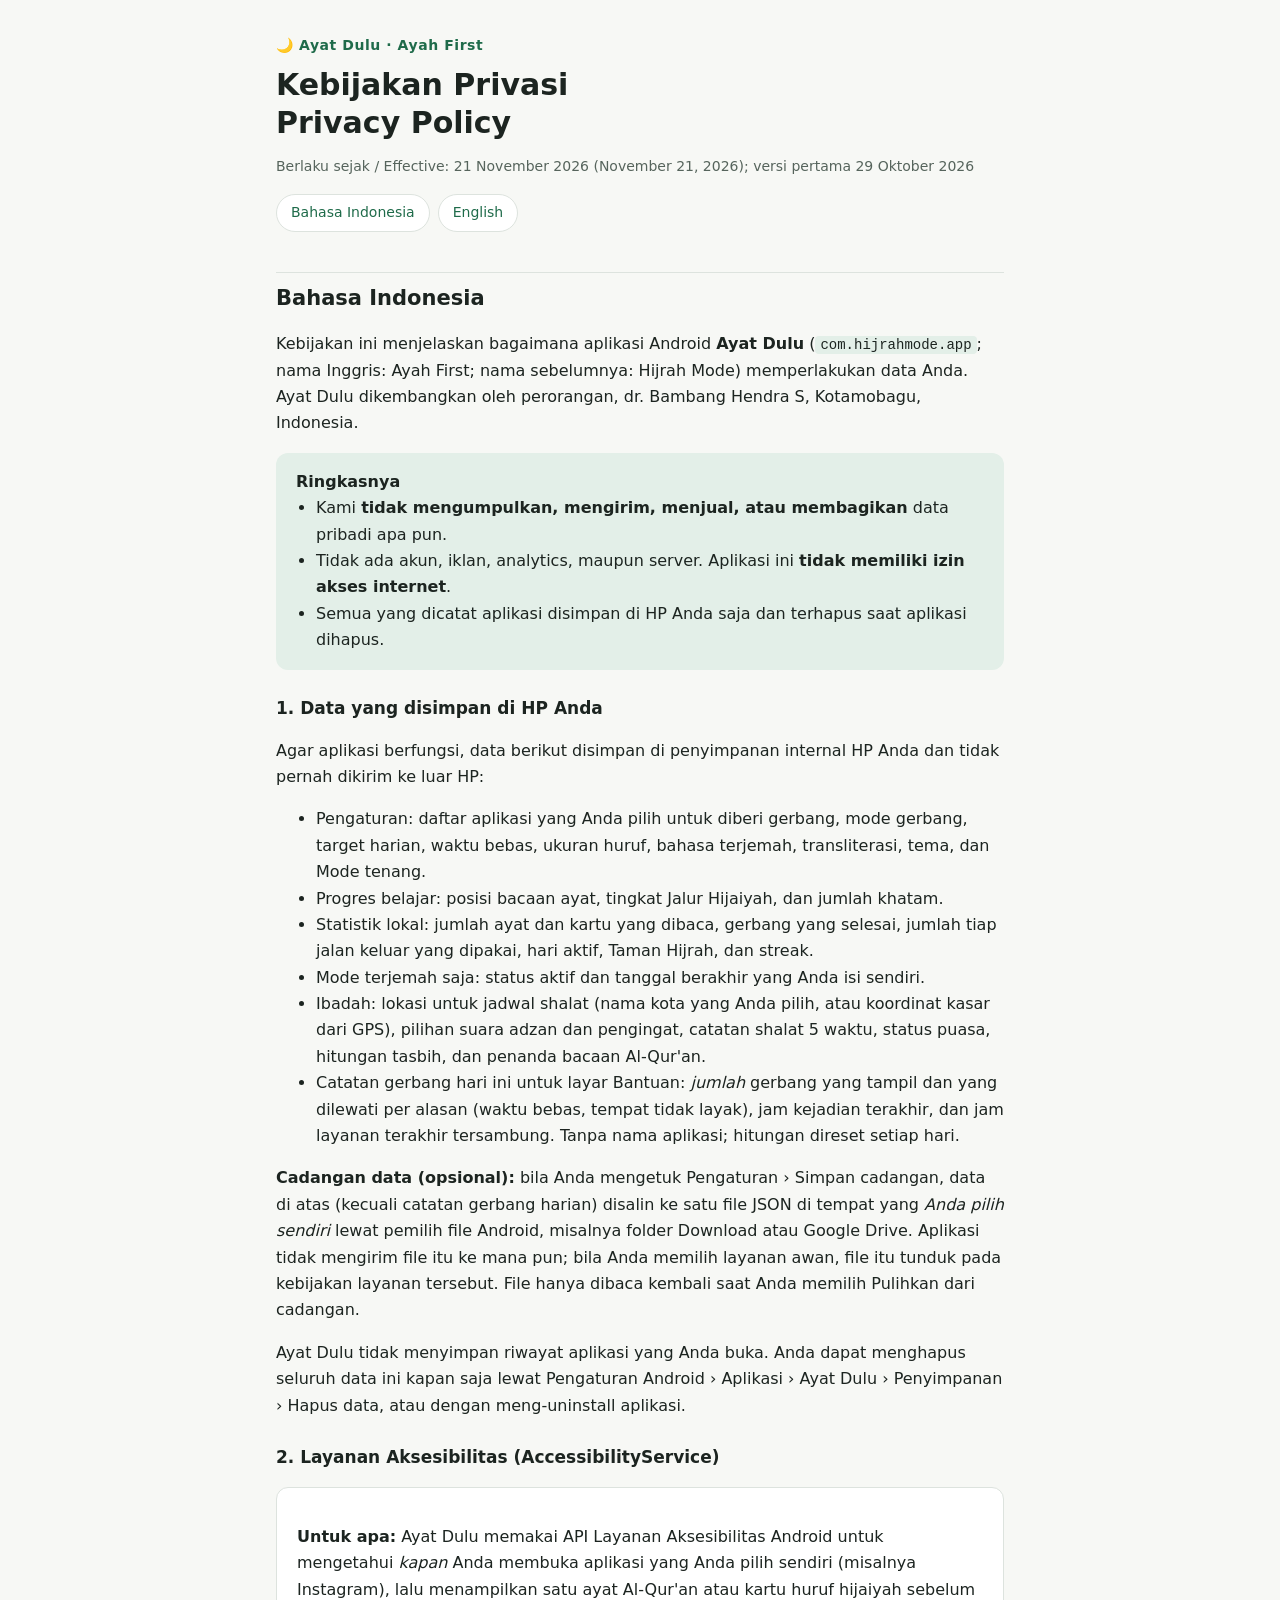
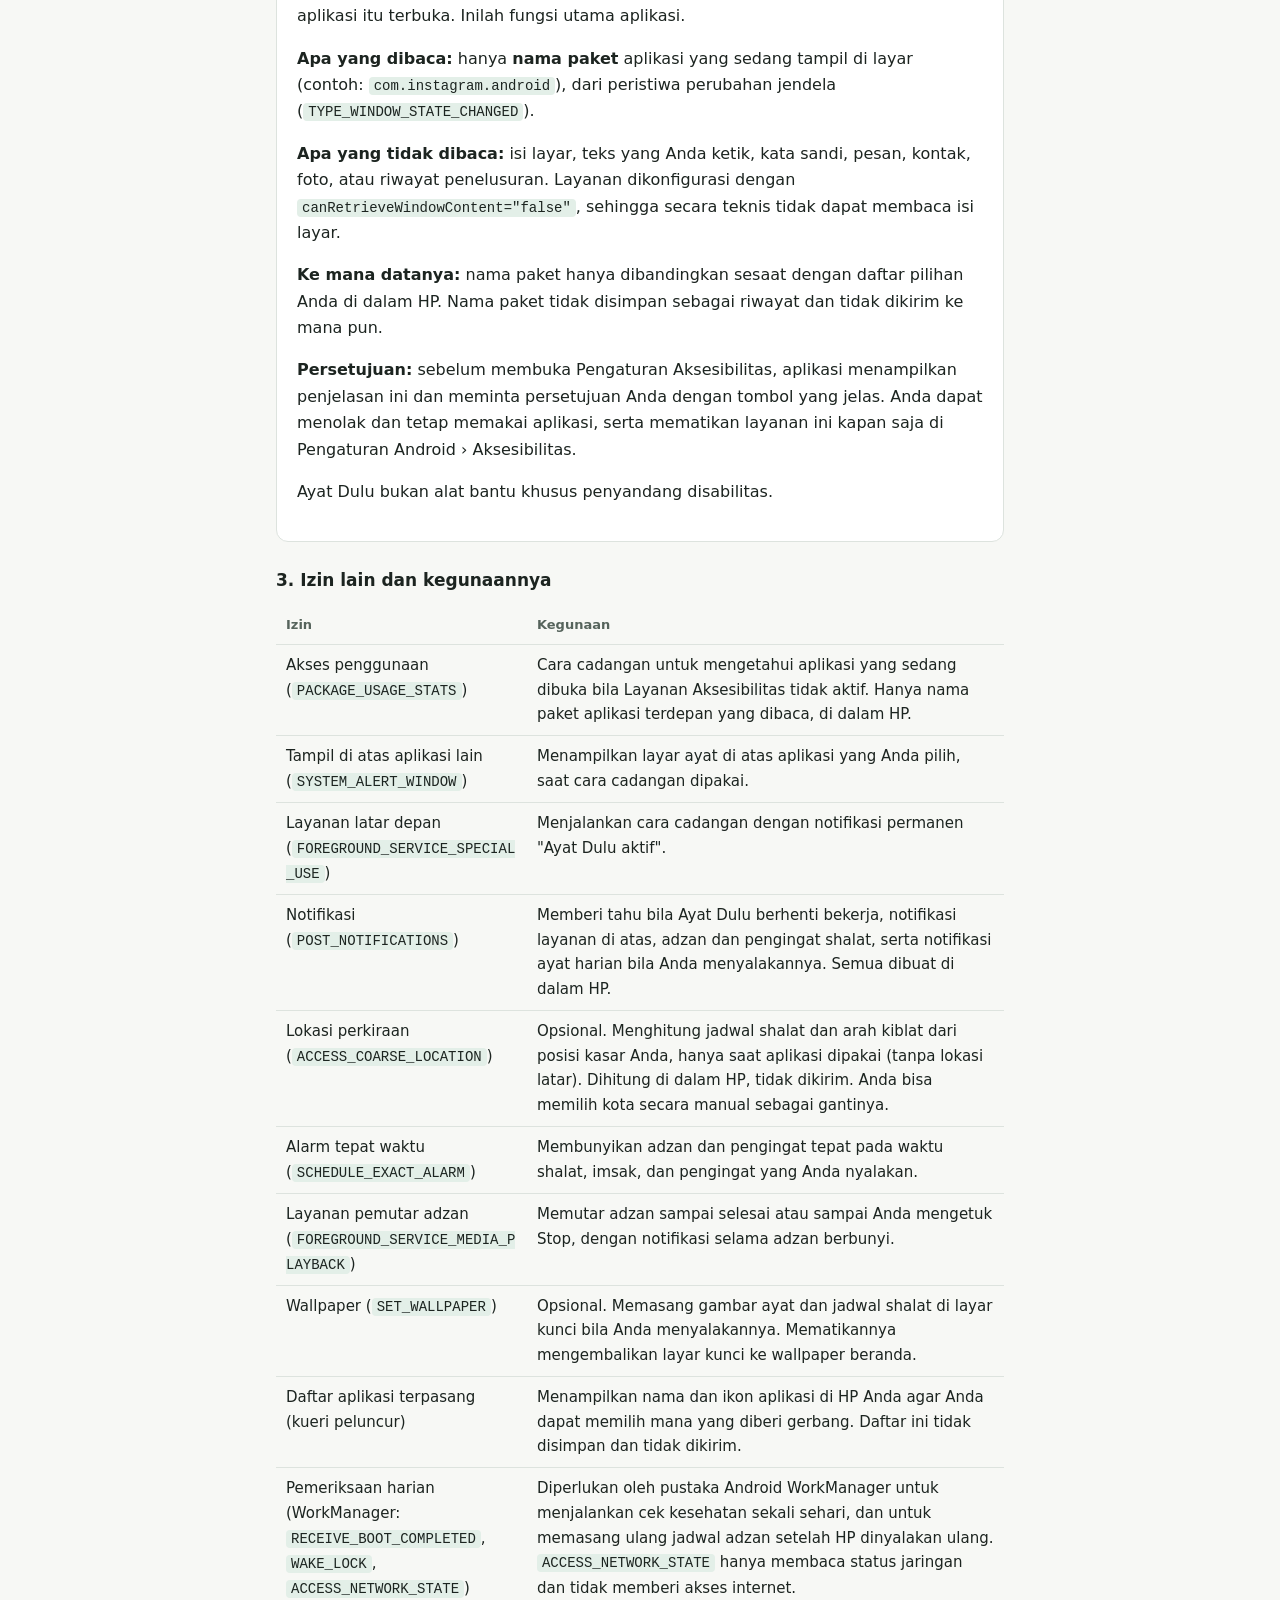
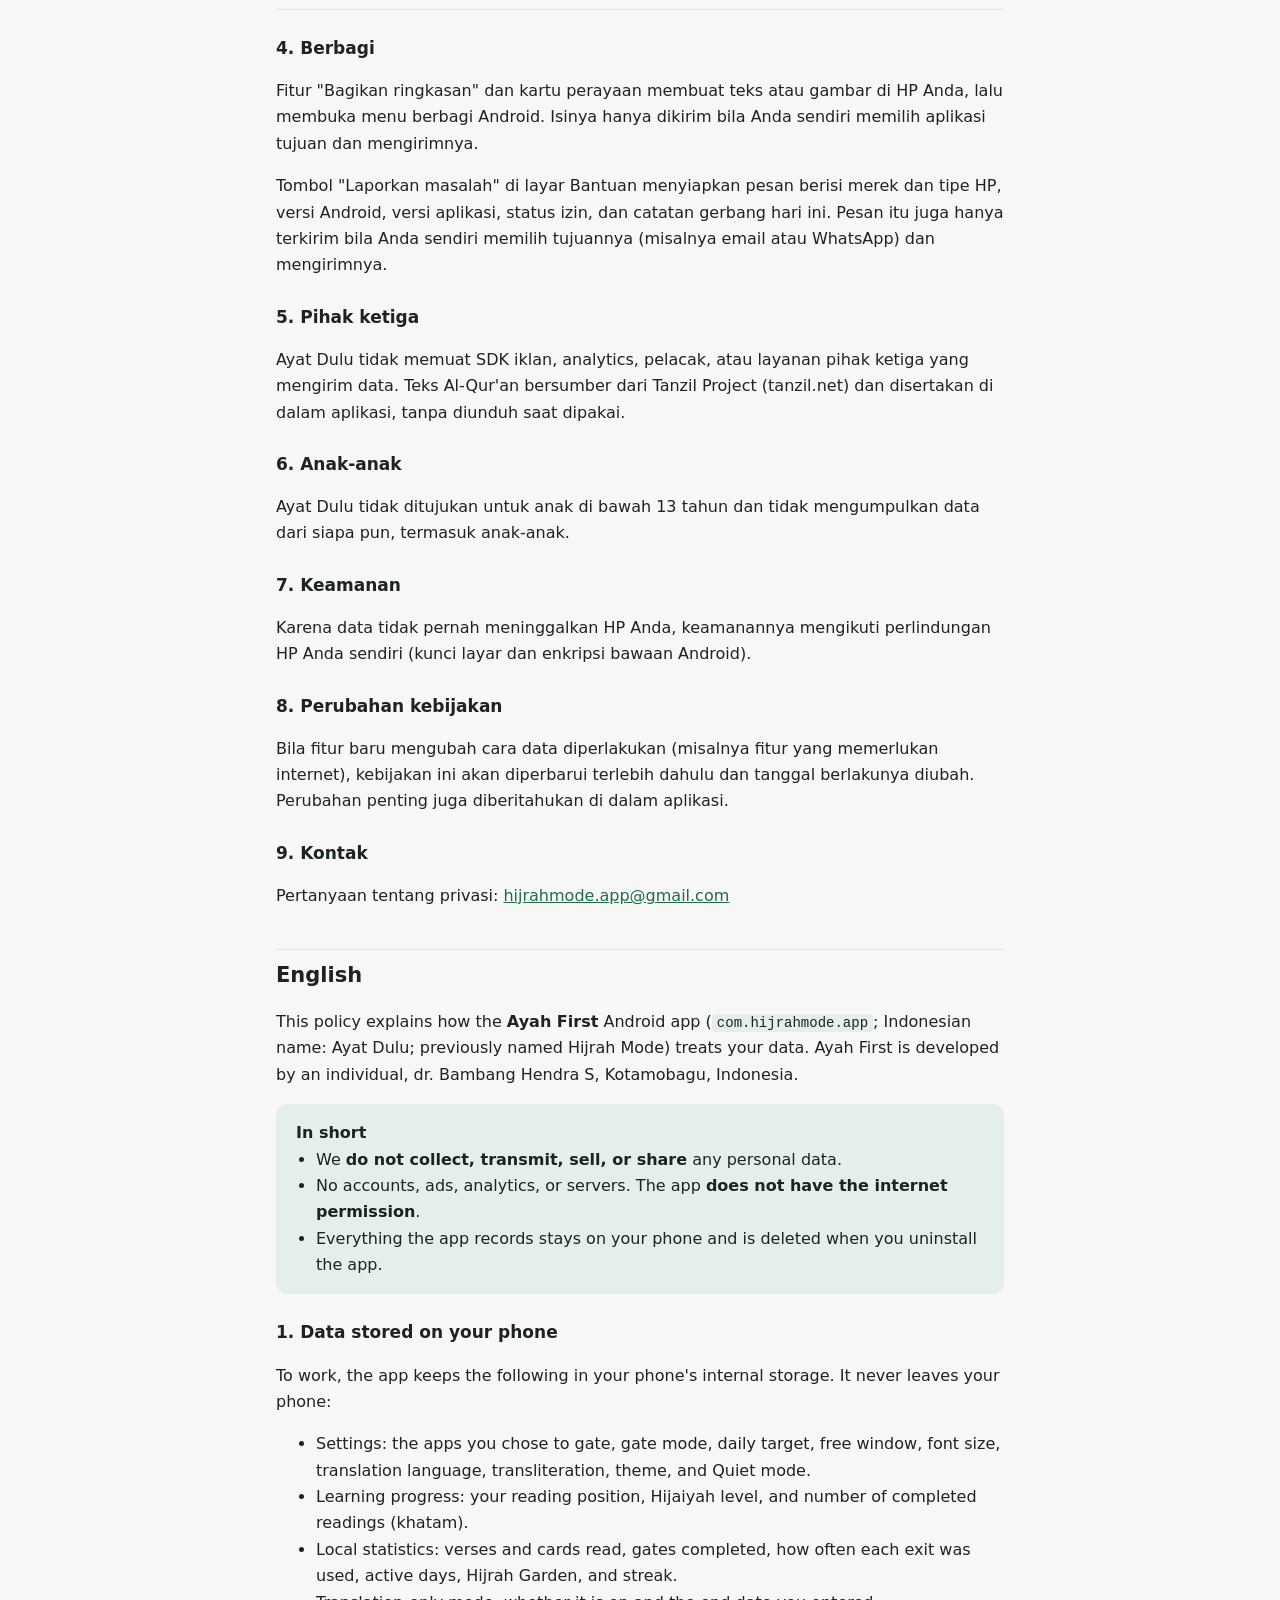
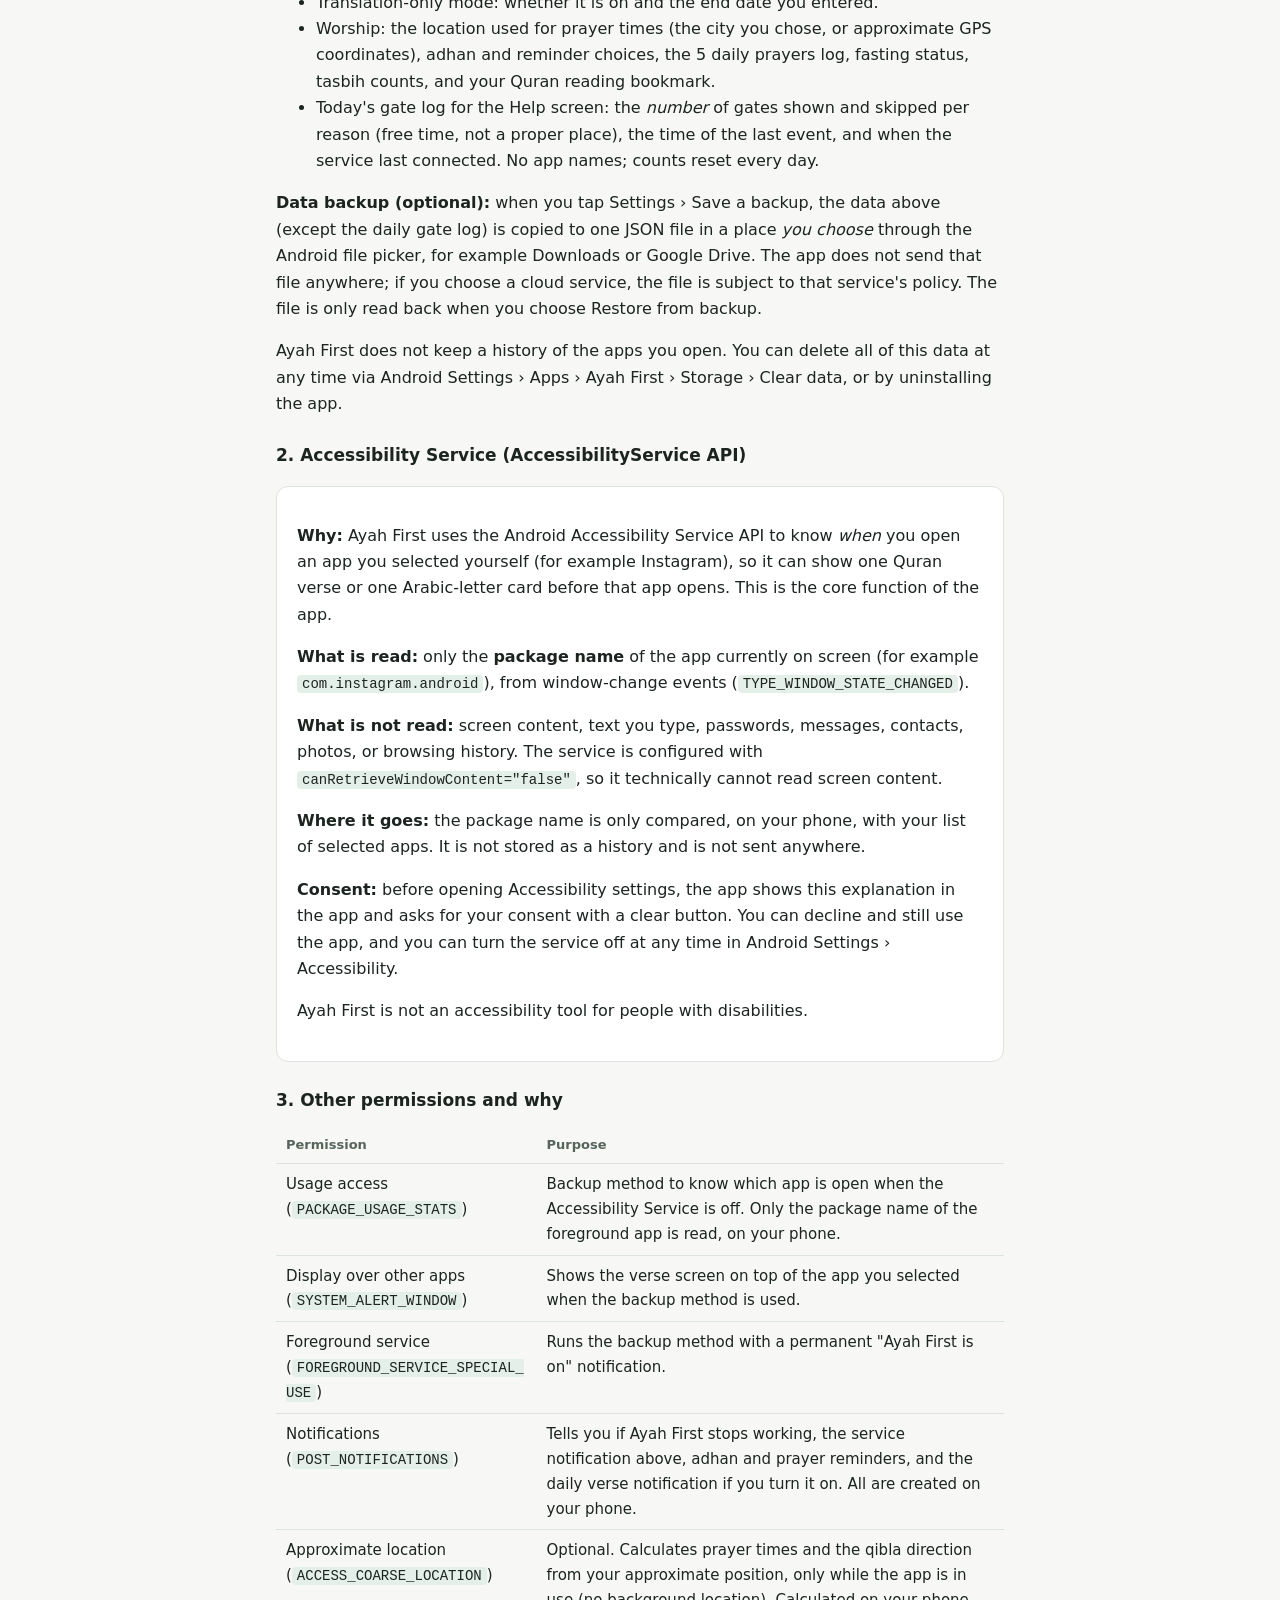
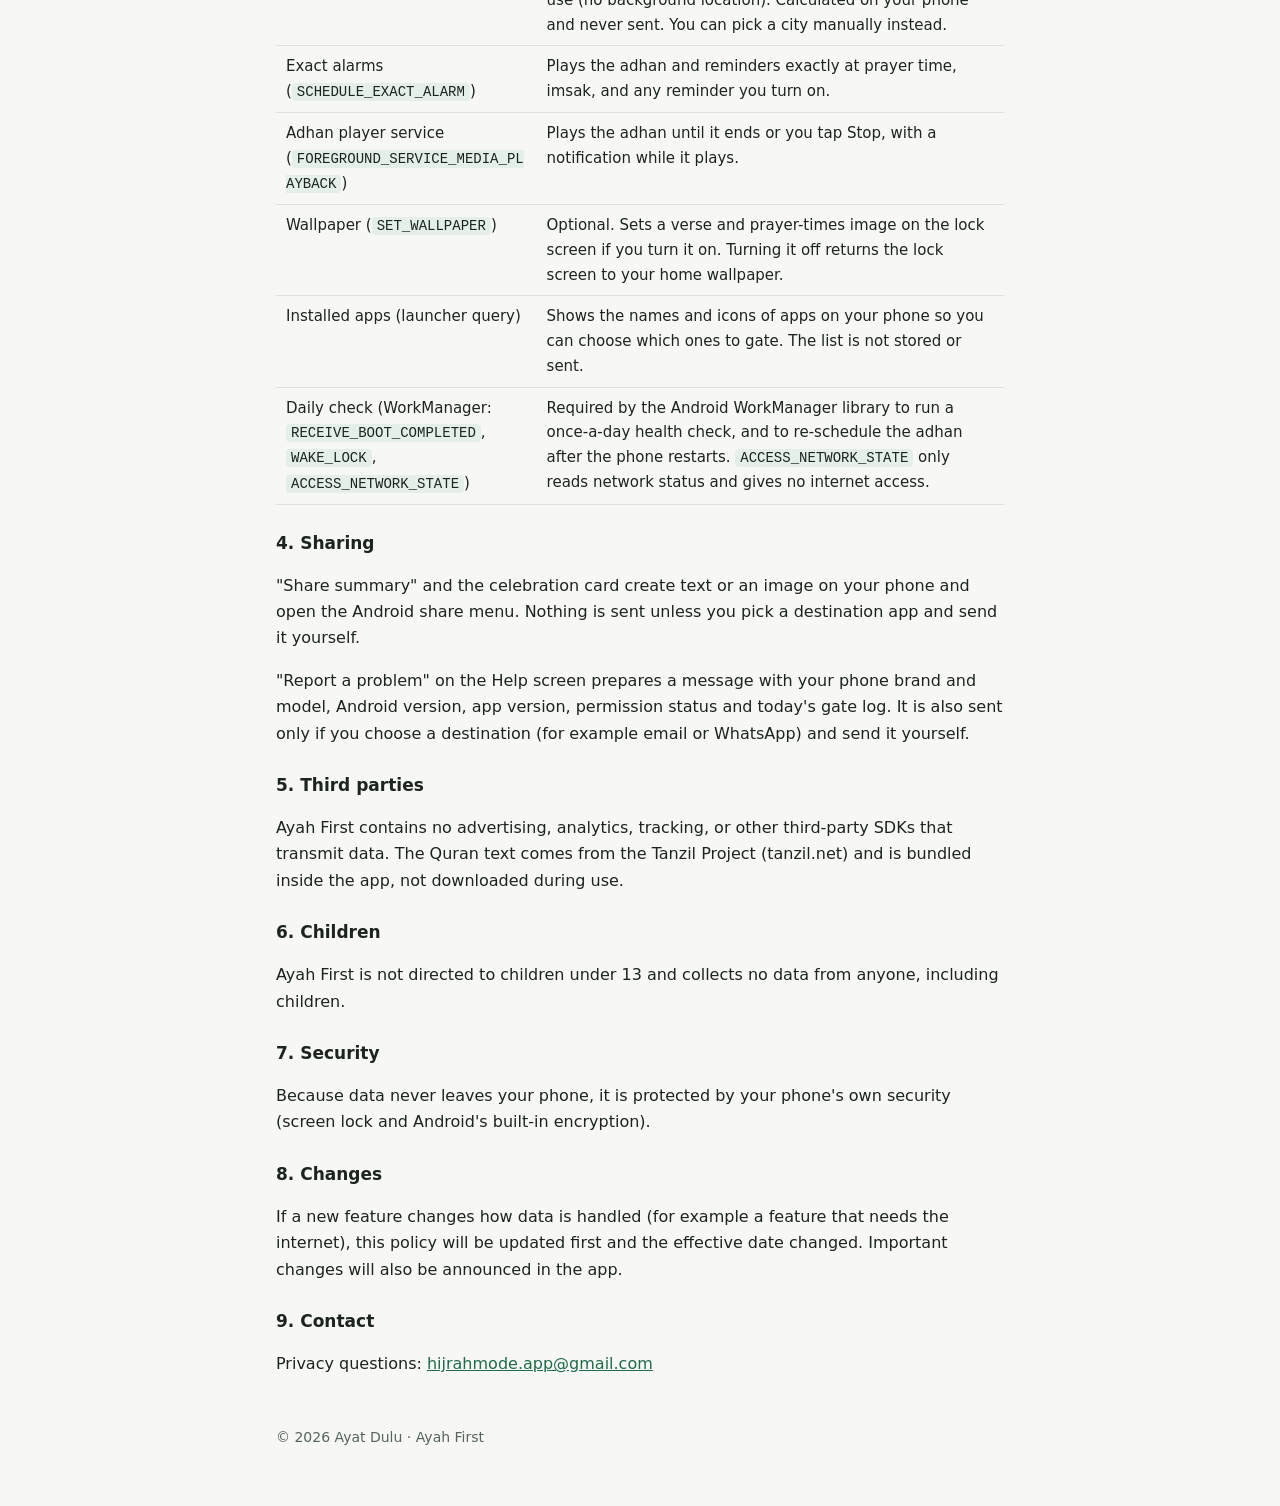
==== commit d0813f38: "Kebijakan privasi 21 Nov: lokasi, alarm, pemutar adzan, wallpaper, notifikasi ibadah Co-Authored-By:" ====
--- a/privacy.html
+++ b/privacy.html
@@ -12,7 +12,7 @@
 <header>
   <a class="brand" href="./">🌙 Ayat Dulu · Ayah First</a>
   <h1>Kebijakan Privasi<br>Privacy Policy</h1>
-  <p class="muted">Berlaku sejak / Effective: 29 Oktober 2026 (October 29, 2026)</p>
+  <p class="muted">Berlaku sejak / Effective: 21 November 2026 (November 21, 2026); versi pertama 29 Oktober 2026</p>
   <nav class="lang">
     <a href="#id">Bahasa Indonesia</a>
     <a href="#en">English</a>
@@ -41,6 +41,7 @@
   <li>Progres belajar: posisi bacaan ayat, tingkat Jalur Hijaiyah, dan jumlah khatam.</li>
   <li>Statistik lokal: jumlah ayat dan kartu yang dibaca, gerbang yang selesai, jumlah tiap jalan keluar yang dipakai, hari aktif, Taman Hijrah, dan streak.</li>
   <li>Mode terjemah saja: status aktif dan tanggal berakhir yang Anda isi sendiri.</li>
+  <li>Ibadah: lokasi untuk jadwal shalat (nama kota yang Anda pilih, atau koordinat kasar dari GPS), pilihan suara adzan dan pengingat, catatan shalat 5 waktu, status puasa, hitungan tasbih, dan penanda bacaan Al-Qur'an.</li>
   <li>Catatan gerbang hari ini untuk layar Bantuan: <em>jumlah</em> gerbang yang tampil dan yang dilewati per alasan (waktu bebas, tempat tidak layak), jam kejadian terakhir, dan jam layanan terakhir tersambung. Tanpa nama aplikasi; hitungan direset setiap hari.</li>
 </ul>
 <p><strong>Cadangan data (opsional):</strong> bila Anda mengetuk Pengaturan › Simpan cadangan, data di atas (kecuali catatan gerbang harian) disalin ke satu file JSON di tempat yang <em>Anda pilih sendiri</em> lewat pemilih file Android, misalnya folder Download atau Google Drive. Aplikasi tidak mengirim file itu ke mana pun; bila Anda memilih layanan awan, file itu tunduk pada kebijakan layanan tersebut. File hanya dibaca kembali saat Anda memilih Pulihkan dari cadangan.</p>
@@ -62,9 +63,13 @@
   <tr><td>Akses penggunaan (<code>PACKAGE_USAGE_STATS</code>)</td><td>Cara cadangan untuk mengetahui aplikasi yang sedang dibuka bila Layanan Aksesibilitas tidak aktif. Hanya nama paket aplikasi terdepan yang dibaca, di dalam HP.</td></tr>
   <tr><td>Tampil di atas aplikasi lain (<code>SYSTEM_ALERT_WINDOW</code>)</td><td>Menampilkan layar ayat di atas aplikasi yang Anda pilih, saat cara cadangan dipakai.</td></tr>
   <tr><td>Layanan latar depan (<code>FOREGROUND_SERVICE_SPECIAL_USE</code>)</td><td>Menjalankan cara cadangan dengan notifikasi permanen "Ayat Dulu aktif".</td></tr>
-  <tr><td>Notifikasi (<code>POST_NOTIFICATIONS</code>)</td><td>Memberi tahu bila Ayat Dulu berhenti bekerja, dan notifikasi layanan di atas.</td></tr>
+  <tr><td>Notifikasi (<code>POST_NOTIFICATIONS</code>)</td><td>Memberi tahu bila Ayat Dulu berhenti bekerja, notifikasi layanan di atas, adzan dan pengingat shalat, serta notifikasi ayat harian bila Anda menyalakannya. Semua dibuat di dalam HP.</td></tr>
+  <tr><td>Lokasi perkiraan (<code>ACCESS_COARSE_LOCATION</code>)</td><td>Opsional. Menghitung jadwal shalat dan arah kiblat dari posisi kasar Anda, hanya saat aplikasi dipakai (tanpa lokasi latar). Dihitung di dalam HP, tidak dikirim. Anda bisa memilih kota secara manual sebagai gantinya.</td></tr>
+  <tr><td>Alarm tepat waktu (<code>SCHEDULE_EXACT_ALARM</code>)</td><td>Membunyikan adzan dan pengingat tepat pada waktu shalat, imsak, dan pengingat yang Anda nyalakan.</td></tr>
+  <tr><td>Layanan pemutar adzan (<code>FOREGROUND_SERVICE_MEDIA_PLAYBACK</code>)</td><td>Memutar adzan sampai selesai atau sampai Anda mengetuk Stop, dengan notifikasi selama adzan berbunyi.</td></tr>
+  <tr><td>Wallpaper (<code>SET_WALLPAPER</code>)</td><td>Opsional. Memasang gambar ayat dan jadwal shalat di layar kunci bila Anda menyalakannya. Mematikannya mengembalikan layar kunci ke wallpaper beranda.</td></tr>
   <tr><td>Daftar aplikasi terpasang (kueri peluncur)</td><td>Menampilkan nama dan ikon aplikasi di HP Anda agar Anda dapat memilih mana yang diberi gerbang. Daftar ini tidak disimpan dan tidak dikirim.</td></tr>
-  <tr><td>Pemeriksaan harian (WorkManager: <code>RECEIVE_BOOT_COMPLETED</code>, <code>WAKE_LOCK</code>, <code>ACCESS_NETWORK_STATE</code>)</td><td>Diperlukan oleh pustaka Android WorkManager untuk menjalankan cek kesehatan sekali sehari. <code>ACCESS_NETWORK_STATE</code> hanya membaca status jaringan dan tidak memberi akses internet.</td></tr>
+  <tr><td>Pemeriksaan harian (WorkManager: <code>RECEIVE_BOOT_COMPLETED</code>, <code>WAKE_LOCK</code>, <code>ACCESS_NETWORK_STATE</code>)</td><td>Diperlukan oleh pustaka Android WorkManager untuk menjalankan cek kesehatan sekali sehari, dan untuk memasang ulang jadwal adzan setelah HP dinyalakan ulang. <code>ACCESS_NETWORK_STATE</code> hanya membaca status jaringan dan tidak memberi akses internet.</td></tr>
 </table>
 
 <h3>4. Berbagi</h3>
@@ -109,6 +114,7 @@
   <li>Learning progress: your reading position, Hijaiyah level, and number of completed readings (khatam).</li>
   <li>Local statistics: verses and cards read, gates completed, how often each exit was used, active days, Hijrah Garden, and streak.</li>
   <li>Translation-only mode: whether it is on and the end date you entered.</li>
+  <li>Worship: the location used for prayer times (the city you chose, or approximate GPS coordinates), adhan and reminder choices, the 5 daily prayers log, fasting status, tasbih counts, and your Quran reading bookmark.</li>
   <li>Today's gate log for the Help screen: the <em>number</em> of gates shown and skipped per reason (free time, not a proper place), the time of the last event, and when the service last connected. No app names; counts reset every day.</li>
 </ul>
 <p><strong>Data backup (optional):</strong> when you tap Settings › Save a backup, the data above (except the daily gate log) is copied to one JSON file in a place <em>you choose</em> through the Android file picker, for example Downloads or Google Drive. The app does not send that file anywhere; if you choose a cloud service, the file is subject to that service's policy. The file is only read back when you choose Restore from backup.</p>
@@ -130,9 +136,13 @@
   <tr><td>Usage access (<code>PACKAGE_USAGE_STATS</code>)</td><td>Backup method to know which app is open when the Accessibility Service is off. Only the package name of the foreground app is read, on your phone.</td></tr>
   <tr><td>Display over other apps (<code>SYSTEM_ALERT_WINDOW</code>)</td><td>Shows the verse screen on top of the app you selected when the backup method is used.</td></tr>
   <tr><td>Foreground service (<code>FOREGROUND_SERVICE_SPECIAL_USE</code>)</td><td>Runs the backup method with a permanent "Ayah First is on" notification.</td></tr>
-  <tr><td>Notifications (<code>POST_NOTIFICATIONS</code>)</td><td>Tells you if Ayah First stops working, plus the service notification above.</td></tr>
+  <tr><td>Notifications (<code>POST_NOTIFICATIONS</code>)</td><td>Tells you if Ayah First stops working, the service notification above, adhan and prayer reminders, and the daily verse notification if you turn it on. All are created on your phone.</td></tr>
+  <tr><td>Approximate location (<code>ACCESS_COARSE_LOCATION</code>)</td><td>Optional. Calculates prayer times and the qibla direction from your approximate position, only while the app is in use (no background location). Calculated on your phone and never sent. You can pick a city manually instead.</td></tr>
+  <tr><td>Exact alarms (<code>SCHEDULE_EXACT_ALARM</code>)</td><td>Plays the adhan and reminders exactly at prayer time, imsak, and any reminder you turn on.</td></tr>
+  <tr><td>Adhan player service (<code>FOREGROUND_SERVICE_MEDIA_PLAYBACK</code>)</td><td>Plays the adhan until it ends or you tap Stop, with a notification while it plays.</td></tr>
+  <tr><td>Wallpaper (<code>SET_WALLPAPER</code>)</td><td>Optional. Sets a verse and prayer-times image on the lock screen if you turn it on. Turning it off returns the lock screen to your home wallpaper.</td></tr>
   <tr><td>Installed apps (launcher query)</td><td>Shows the names and icons of apps on your phone so you can choose which ones to gate. The list is not stored or sent.</td></tr>
-  <tr><td>Daily check (WorkManager: <code>RECEIVE_BOOT_COMPLETED</code>, <code>WAKE_LOCK</code>, <code>ACCESS_NETWORK_STATE</code>)</td><td>Required by the Android WorkManager library to run a once-a-day health check. <code>ACCESS_NETWORK_STATE</code> only reads network status and gives no internet access.</td></tr>
+  <tr><td>Daily check (WorkManager: <code>RECEIVE_BOOT_COMPLETED</code>, <code>WAKE_LOCK</code>, <code>ACCESS_NETWORK_STATE</code>)</td><td>Required by the Android WorkManager library to run a once-a-day health check, and to re-schedule the adhan after the phone restarts. <code>ACCESS_NETWORK_STATE</code> only reads network status and gives no internet access.</td></tr>
 </table>
 
 <h3>4. Sharing</h3>
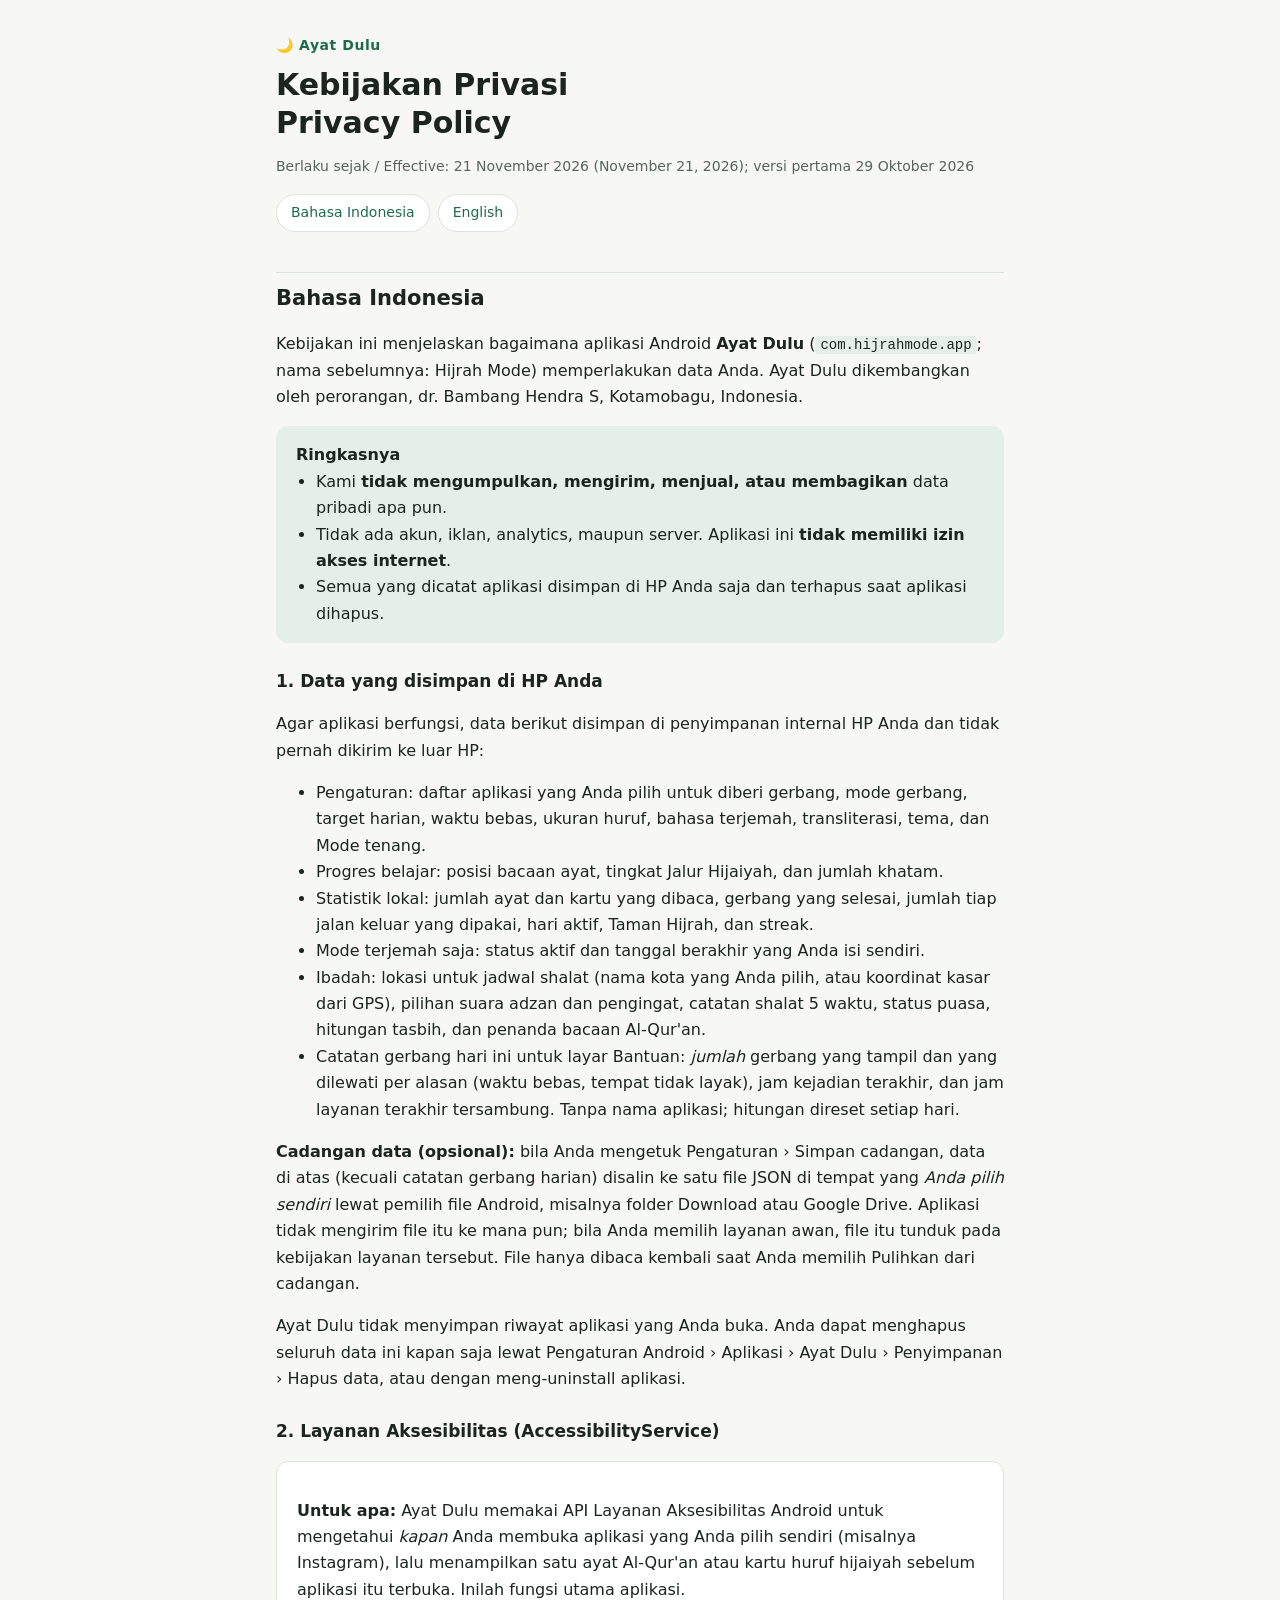
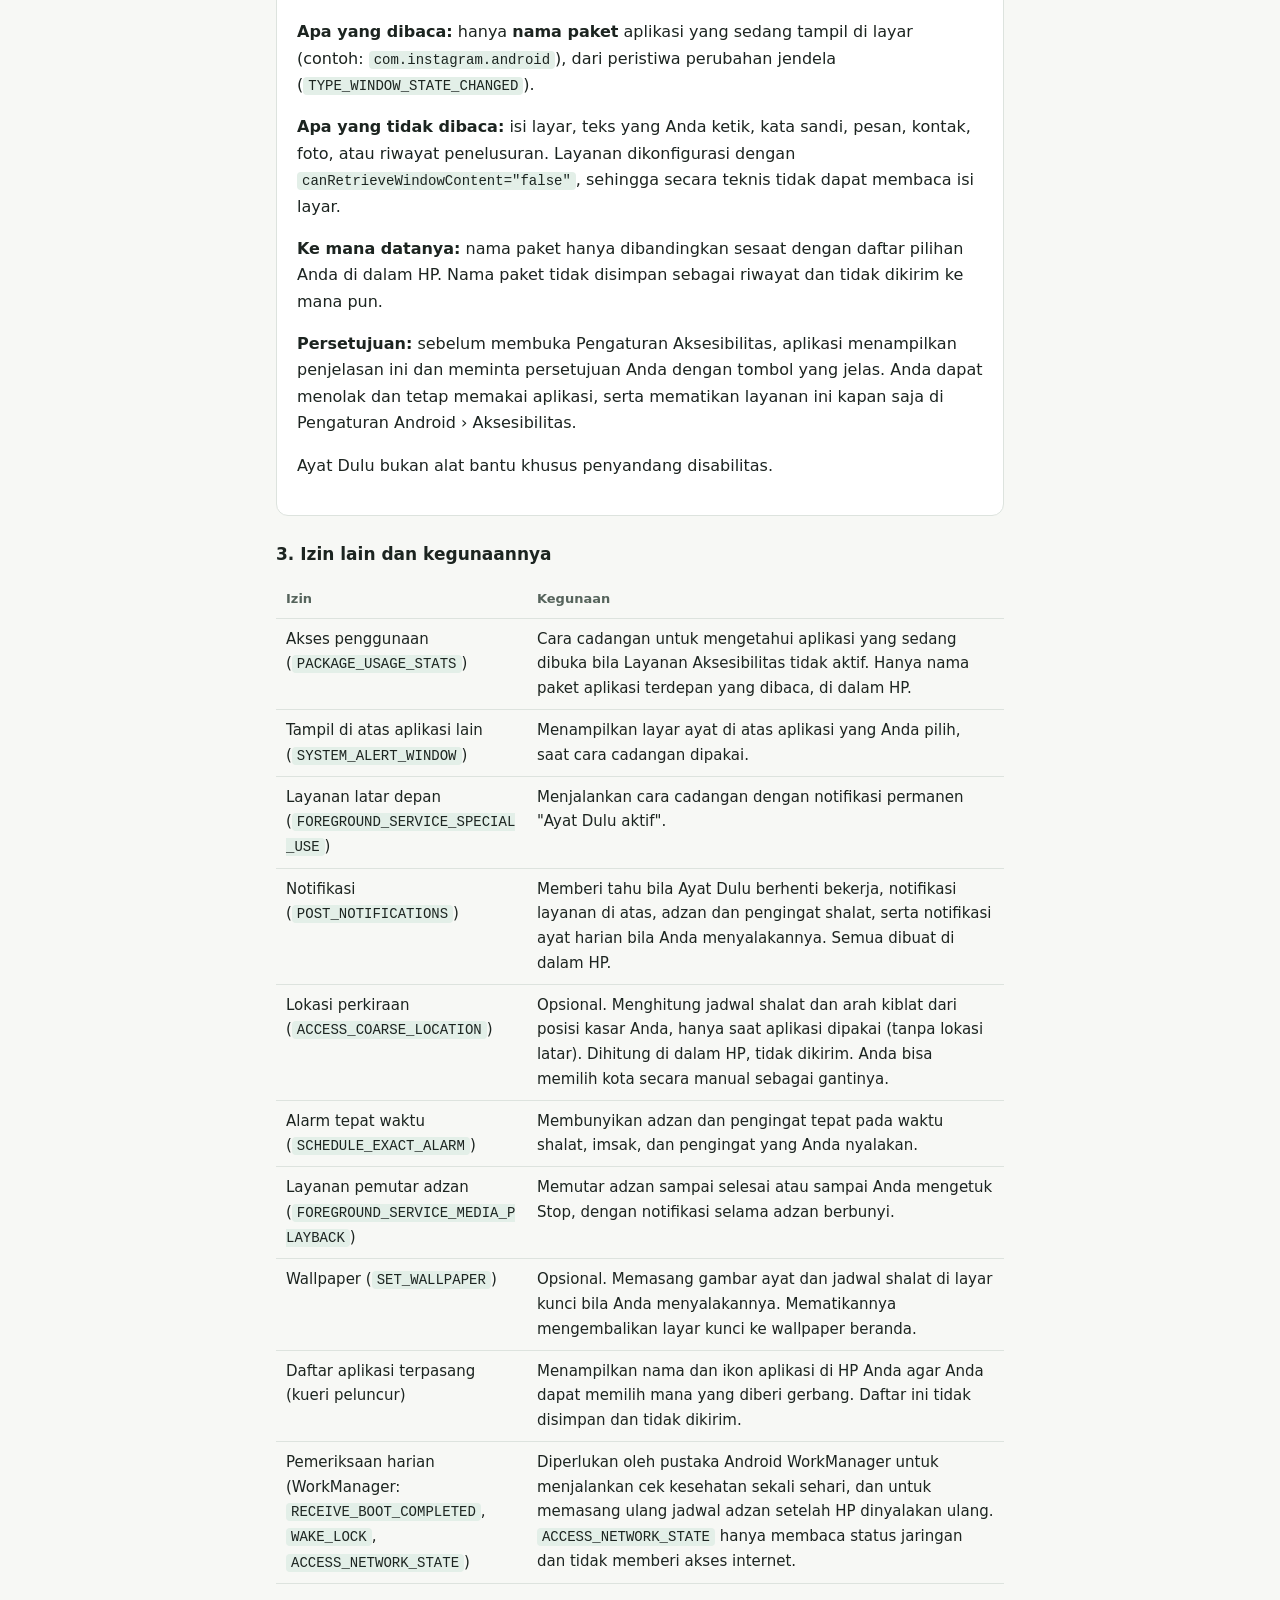
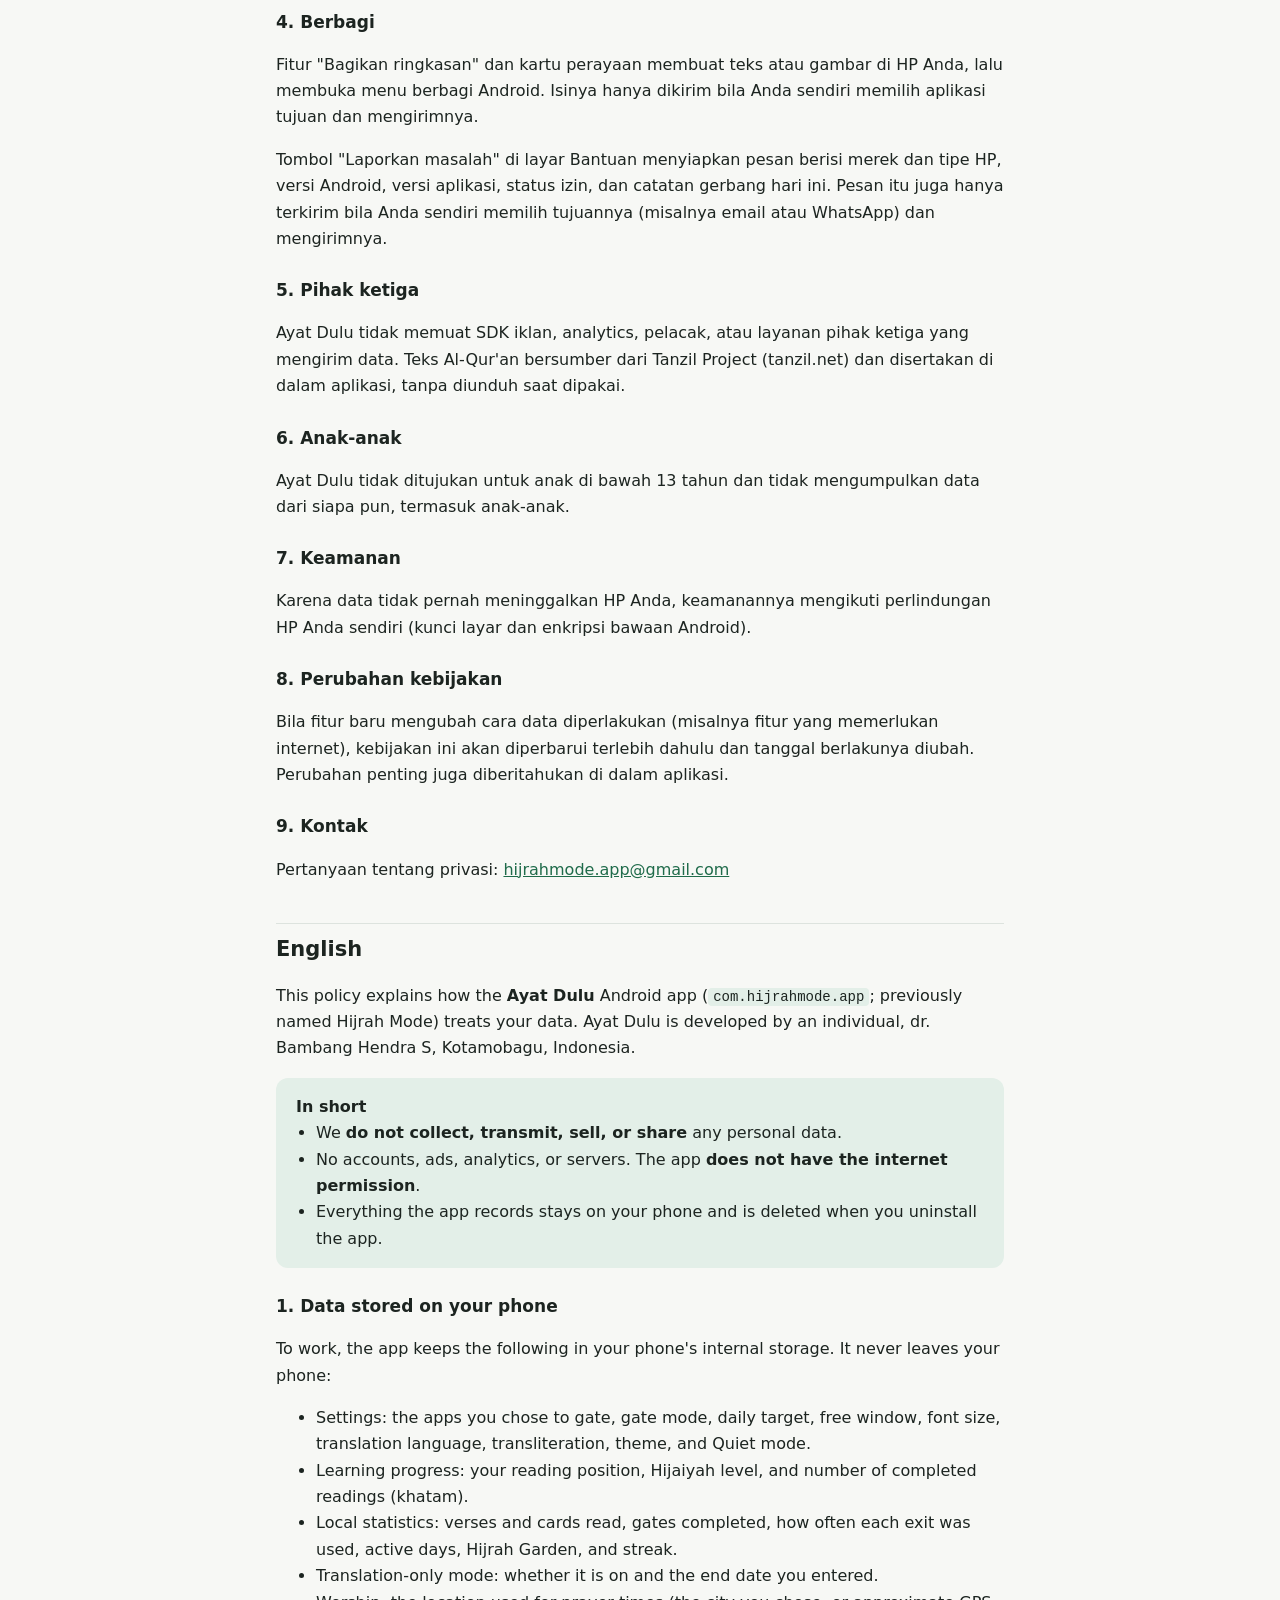
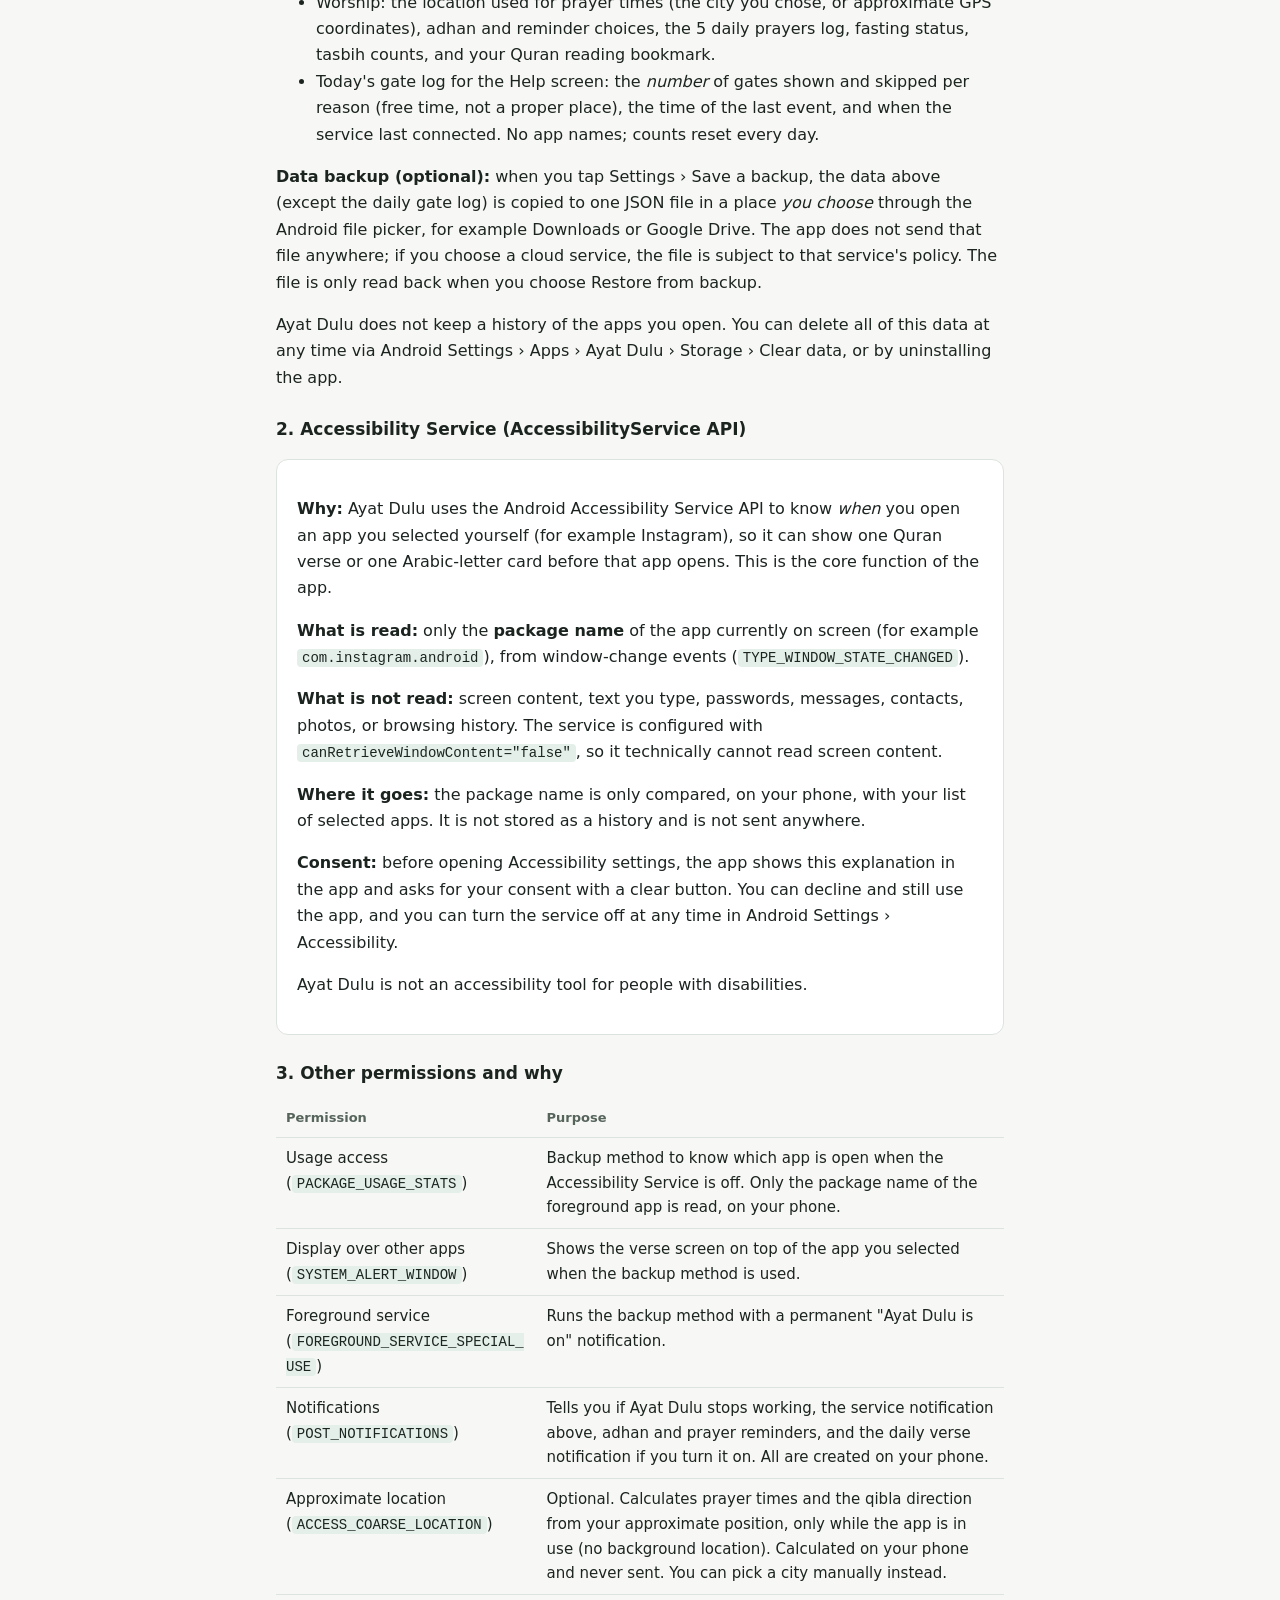
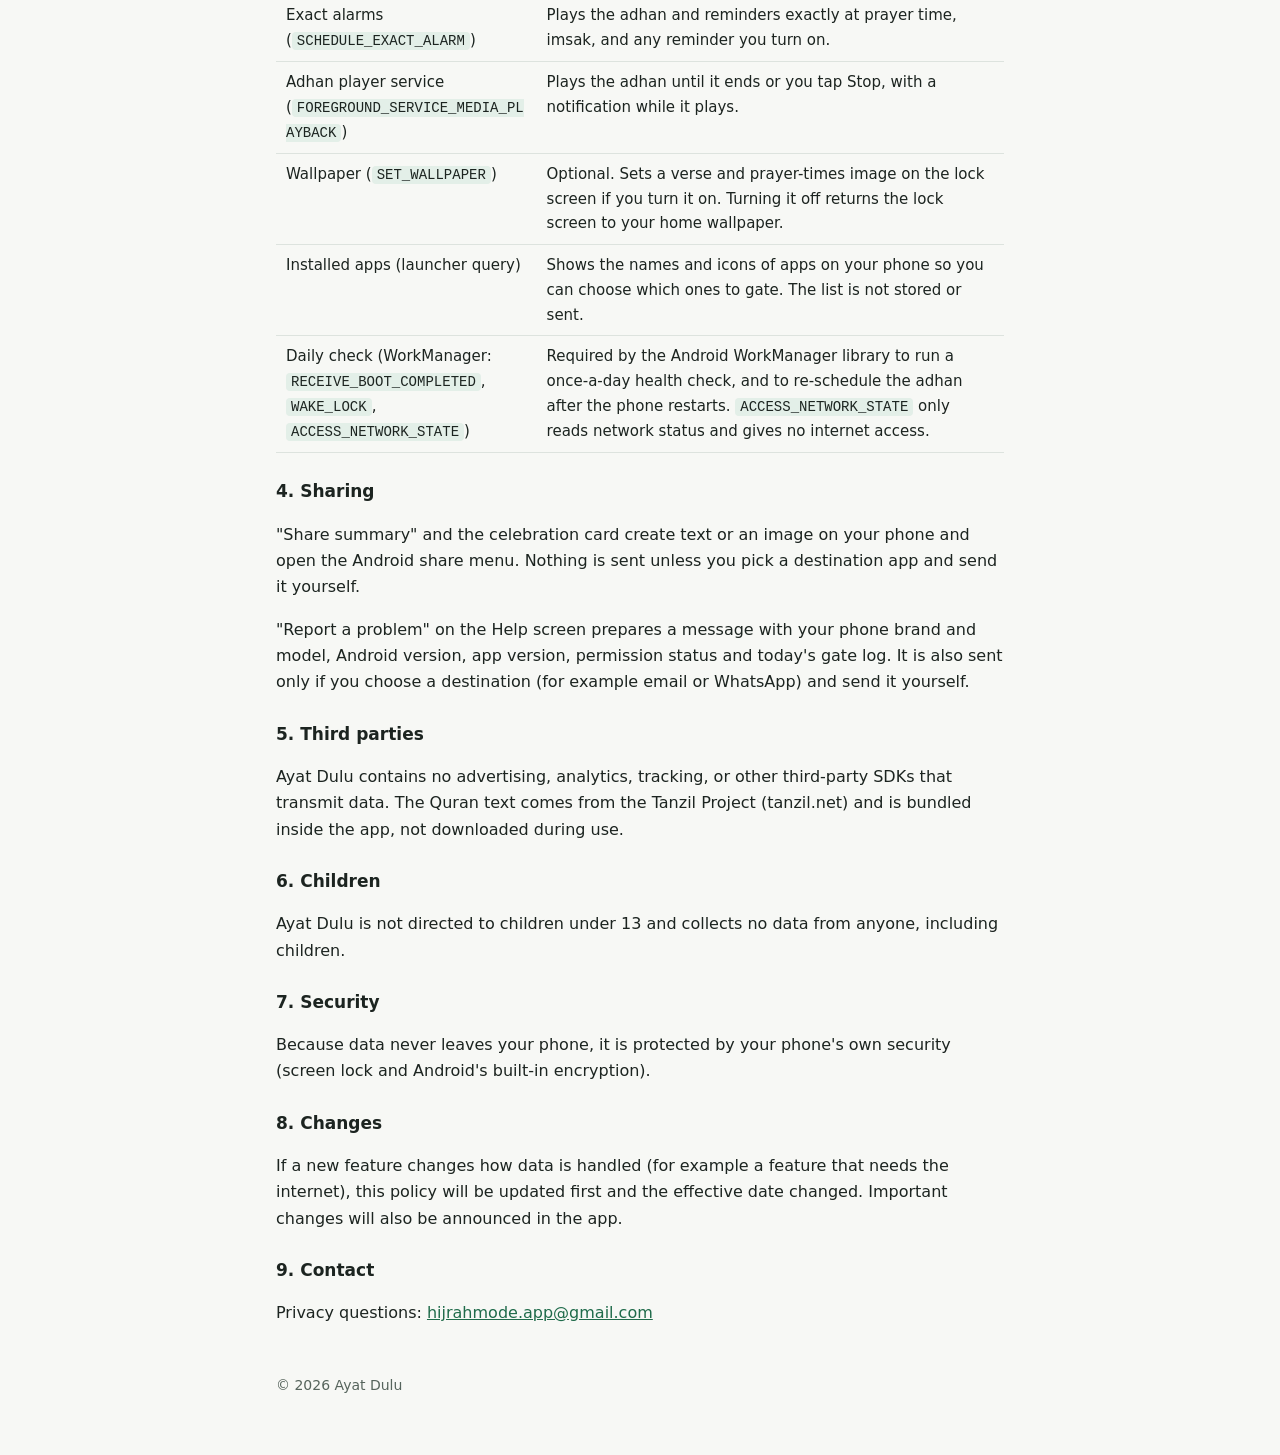
==== commit c5e940e6: "Nama tunggal Ayat Dulu di semua bahasa Co-Authored-By: Claude Opus 5.5 <noreply@anthropic.com>" ====
--- a/privacy.html
+++ b/privacy.html
@@ -3,14 +3,14 @@
 <head>
 <meta charset="utf-8">
 <meta name="viewport" content="width=device-width, initial-scale=1">
-<title>Kebijakan Privasi Ayat Dulu / Ayah First Privacy Policy</title>
-<meta name="description" content="Kebijakan privasi aplikasi Android Ayat Dulu. Privacy policy for the Ayah First Android app.">
+<title>Kebijakan Privasi Ayat Dulu Privacy Policy</title>
+<meta name="description" content="Kebijakan privasi aplikasi Android Ayat Dulu. Privacy policy for the Ayat Dulu Android app.">
 <link rel="stylesheet" href="style.css">
 </head>
 <body>
 <main>
 <header>
-  <a class="brand" href="./">🌙 Ayat Dulu · Ayah First</a>
+  <a class="brand" href="./">🌙 Ayat Dulu</a>
   <h1>Kebijakan Privasi<br>Privacy Policy</h1>
   <p class="muted">Berlaku sejak / Effective: 21 November 2026 (November 21, 2026); versi pertama 29 Oktober 2026</p>
   <nav class="lang">
@@ -23,7 +23,7 @@
 <section id="id" lang="id">
 <h2>Bahasa Indonesia</h2>
 
-<p>Kebijakan ini menjelaskan bagaimana aplikasi Android <strong>Ayat Dulu</strong> (<code>com.hijrahmode.app</code>; nama Inggris: Ayah First; nama sebelumnya: Hijrah Mode) memperlakukan data Anda. Ayat Dulu dikembangkan oleh perorangan, dr. Bambang Hendra S, Kotamobagu, Indonesia.</p>
+<p>Kebijakan ini menjelaskan bagaimana aplikasi Android <strong>Ayat Dulu</strong> (<code>com.hijrahmode.app</code>; nama sebelumnya: Hijrah Mode) memperlakukan data Anda. Ayat Dulu dikembangkan oleh perorangan, dr. Bambang Hendra S, Kotamobagu, Indonesia.</p>
 
 <div class="summary">
 <strong>Ringkasnya</strong>
@@ -96,7 +96,7 @@
 <section id="en" lang="en">
 <h2>English</h2>
 
-<p>This policy explains how the <strong>Ayah First</strong> Android app (<code>com.hijrahmode.app</code>; Indonesian name: Ayat Dulu; previously named Hijrah Mode) treats your data. Ayah First is developed by an individual, dr. Bambang Hendra S, Kotamobagu, Indonesia.</p>
+<p>This policy explains how the <strong>Ayat Dulu</strong> Android app (<code>com.hijrahmode.app</code>; previously named Hijrah Mode) treats your data. Ayat Dulu is developed by an individual, dr. Bambang Hendra S, Kotamobagu, Indonesia.</p>
 
 <div class="summary">
 <strong>In short</strong>
@@ -118,16 +118,16 @@
   <li>Today's gate log for the Help screen: the <em>number</em> of gates shown and skipped per reason (free time, not a proper place), the time of the last event, and when the service last connected. No app names; counts reset every day.</li>
 </ul>
 <p><strong>Data backup (optional):</strong> when you tap Settings › Save a backup, the data above (except the daily gate log) is copied to one JSON file in a place <em>you choose</em> through the Android file picker, for example Downloads or Google Drive. The app does not send that file anywhere; if you choose a cloud service, the file is subject to that service's policy. The file is only read back when you choose Restore from backup.</p>
-<p>Ayah First does not keep a history of the apps you open. You can delete all of this data at any time via Android Settings › Apps › Ayah First › Storage › Clear data, or by uninstalling the app.</p>
+<p>Ayat Dulu does not keep a history of the apps you open. You can delete all of this data at any time via Android Settings › Apps › Ayat Dulu › Storage › Clear data, or by uninstalling the app.</p>
 
 <h3>2. Accessibility Service (AccessibilityService API)</h3>
 <div class="card">
-<p><strong>Why:</strong> Ayah First uses the Android Accessibility Service API to know <em>when</em> you open an app you selected yourself (for example Instagram), so it can show one Quran verse or one Arabic-letter card before that app opens. This is the core function of the app.</p>
+<p><strong>Why:</strong> Ayat Dulu uses the Android Accessibility Service API to know <em>when</em> you open an app you selected yourself (for example Instagram), so it can show one Quran verse or one Arabic-letter card before that app opens. This is the core function of the app.</p>
 <p><strong>What is read:</strong> only the <strong>package name</strong> of the app currently on screen (for example <code>com.instagram.android</code>), from window-change events (<code>TYPE_WINDOW_STATE_CHANGED</code>).</p>
 <p><strong>What is not read:</strong> screen content, text you type, passwords, messages, contacts, photos, or browsing history. The service is configured with <code>canRetrieveWindowContent="false"</code>, so it technically cannot read screen content.</p>
 <p><strong>Where it goes:</strong> the package name is only compared, on your phone, with your list of selected apps. It is not stored as a history and is not sent anywhere.</p>
 <p><strong>Consent:</strong> before opening Accessibility settings, the app shows this explanation in the app and asks for your consent with a clear button. You can decline and still use the app, and you can turn the service off at any time in Android Settings › Accessibility.</p>
-<p>Ayah First is not an accessibility tool for people with disabilities.</p>
+<p>Ayat Dulu is not an accessibility tool for people with disabilities.</p>
 </div>
 
 <h3>3. Other permissions and why</h3>
@@ -135,8 +135,8 @@
   <tr><th>Permission</th><th>Purpose</th></tr>
   <tr><td>Usage access (<code>PACKAGE_USAGE_STATS</code>)</td><td>Backup method to know which app is open when the Accessibility Service is off. Only the package name of the foreground app is read, on your phone.</td></tr>
   <tr><td>Display over other apps (<code>SYSTEM_ALERT_WINDOW</code>)</td><td>Shows the verse screen on top of the app you selected when the backup method is used.</td></tr>
-  <tr><td>Foreground service (<code>FOREGROUND_SERVICE_SPECIAL_USE</code>)</td><td>Runs the backup method with a permanent "Ayah First is on" notification.</td></tr>
-  <tr><td>Notifications (<code>POST_NOTIFICATIONS</code>)</td><td>Tells you if Ayah First stops working, the service notification above, adhan and prayer reminders, and the daily verse notification if you turn it on. All are created on your phone.</td></tr>
+  <tr><td>Foreground service (<code>FOREGROUND_SERVICE_SPECIAL_USE</code>)</td><td>Runs the backup method with a permanent "Ayat Dulu is on" notification.</td></tr>
+  <tr><td>Notifications (<code>POST_NOTIFICATIONS</code>)</td><td>Tells you if Ayat Dulu stops working, the service notification above, adhan and prayer reminders, and the daily verse notification if you turn it on. All are created on your phone.</td></tr>
   <tr><td>Approximate location (<code>ACCESS_COARSE_LOCATION</code>)</td><td>Optional. Calculates prayer times and the qibla direction from your approximate position, only while the app is in use (no background location). Calculated on your phone and never sent. You can pick a city manually instead.</td></tr>
   <tr><td>Exact alarms (<code>SCHEDULE_EXACT_ALARM</code>)</td><td>Plays the adhan and reminders exactly at prayer time, imsak, and any reminder you turn on.</td></tr>
   <tr><td>Adhan player service (<code>FOREGROUND_SERVICE_MEDIA_PLAYBACK</code>)</td><td>Plays the adhan until it ends or you tap Stop, with a notification while it plays.</td></tr>
@@ -150,10 +150,10 @@
 <p>"Report a problem" on the Help screen prepares a message with your phone brand and model, Android version, app version, permission status and today's gate log. It is also sent only if you choose a destination (for example email or WhatsApp) and send it yourself.</p>
 
 <h3>5. Third parties</h3>
-<p>Ayah First contains no advertising, analytics, tracking, or other third-party SDKs that transmit data. The Quran text comes from the Tanzil Project (tanzil.net) and is bundled inside the app, not downloaded during use.</p>
+<p>Ayat Dulu contains no advertising, analytics, tracking, or other third-party SDKs that transmit data. The Quran text comes from the Tanzil Project (tanzil.net) and is bundled inside the app, not downloaded during use.</p>
 
 <h3>6. Children</h3>
-<p>Ayah First is not directed to children under 13 and collects no data from anyone, including children.</p>
+<p>Ayat Dulu is not directed to children under 13 and collects no data from anyone, including children.</p>
 
 <h3>7. Security</h3>
 <p>Because data never leaves your phone, it is protected by your phone's own security (screen lock and Android's built-in encryption).</p>
@@ -165,7 +165,7 @@
 <p>Privacy questions: <a href="mailto:hijrahmode.app@gmail.com">hijrahmode.app@gmail.com</a></p>
 </section>
 
-<footer class="muted">© 2026 Ayat Dulu · Ayah First</footer>
+<footer class="muted">© 2026 Ayat Dulu</footer>
 </main>
 </body>
 </html>
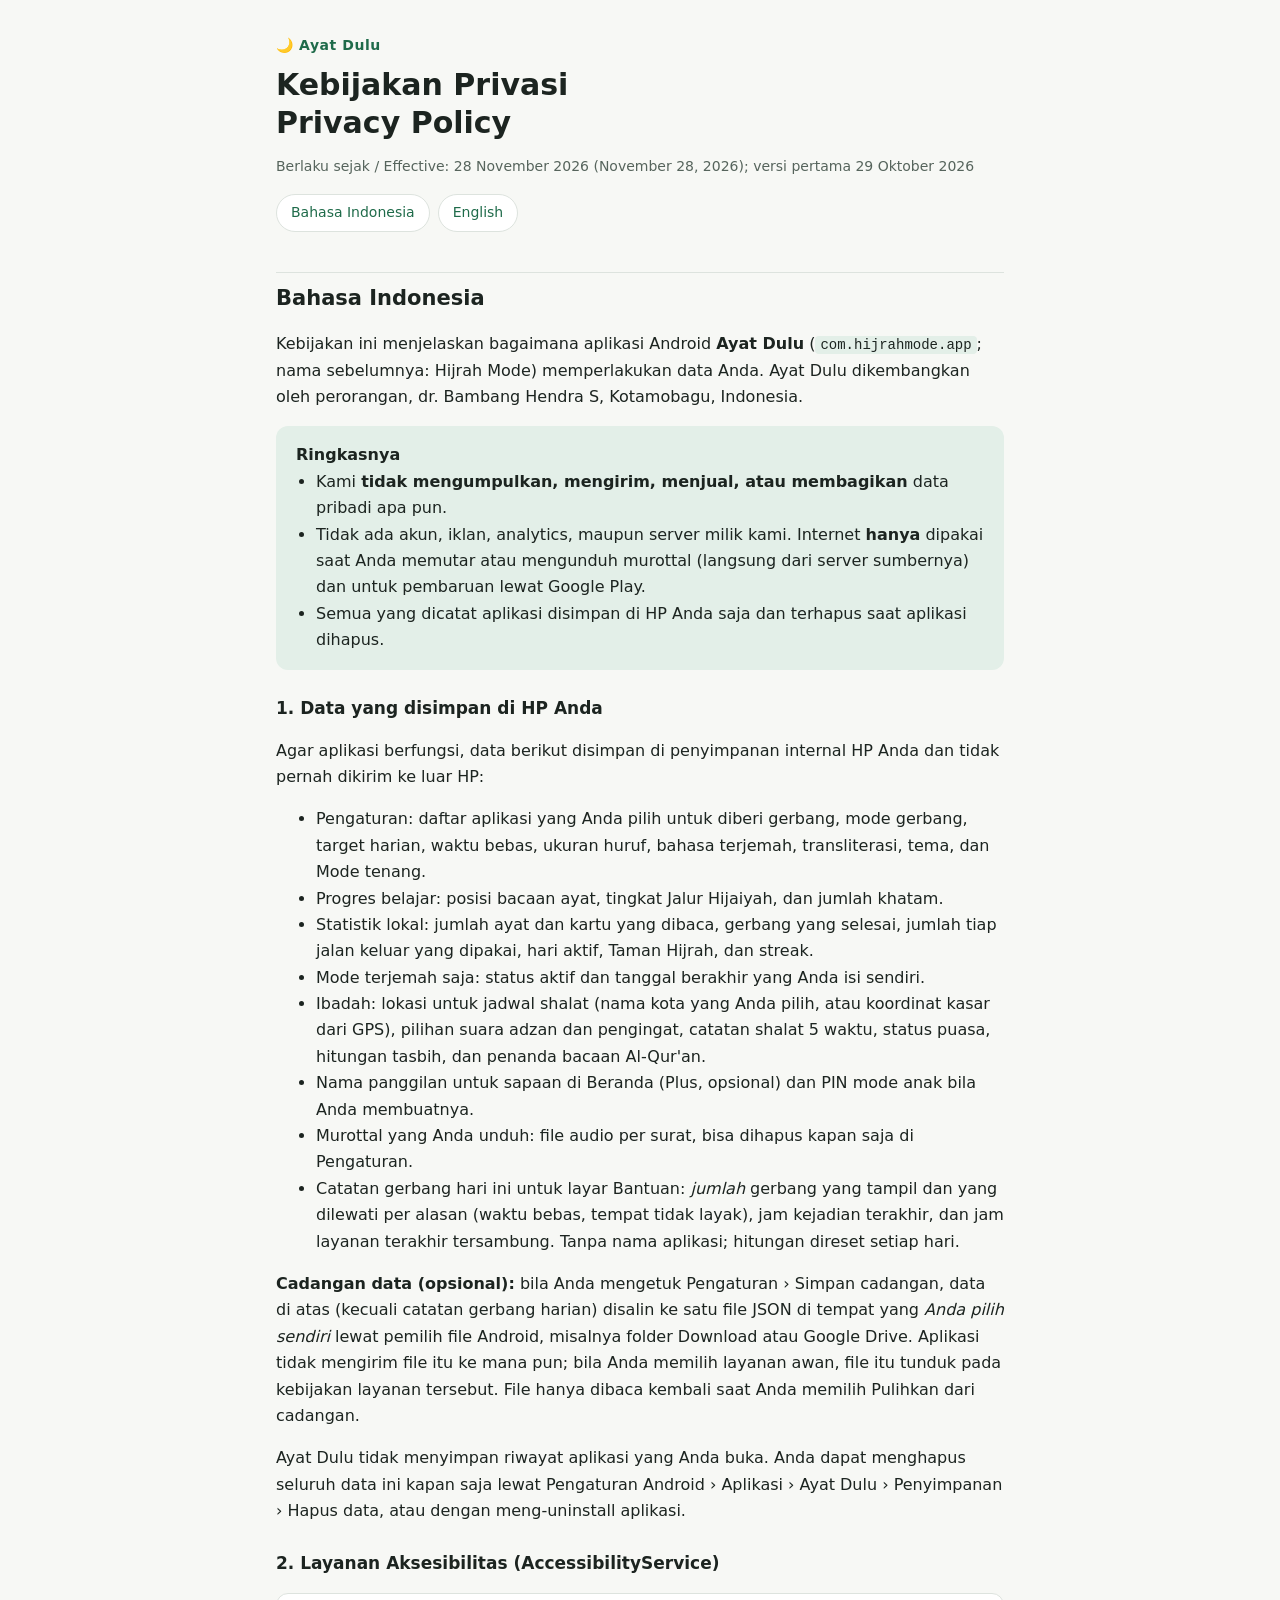
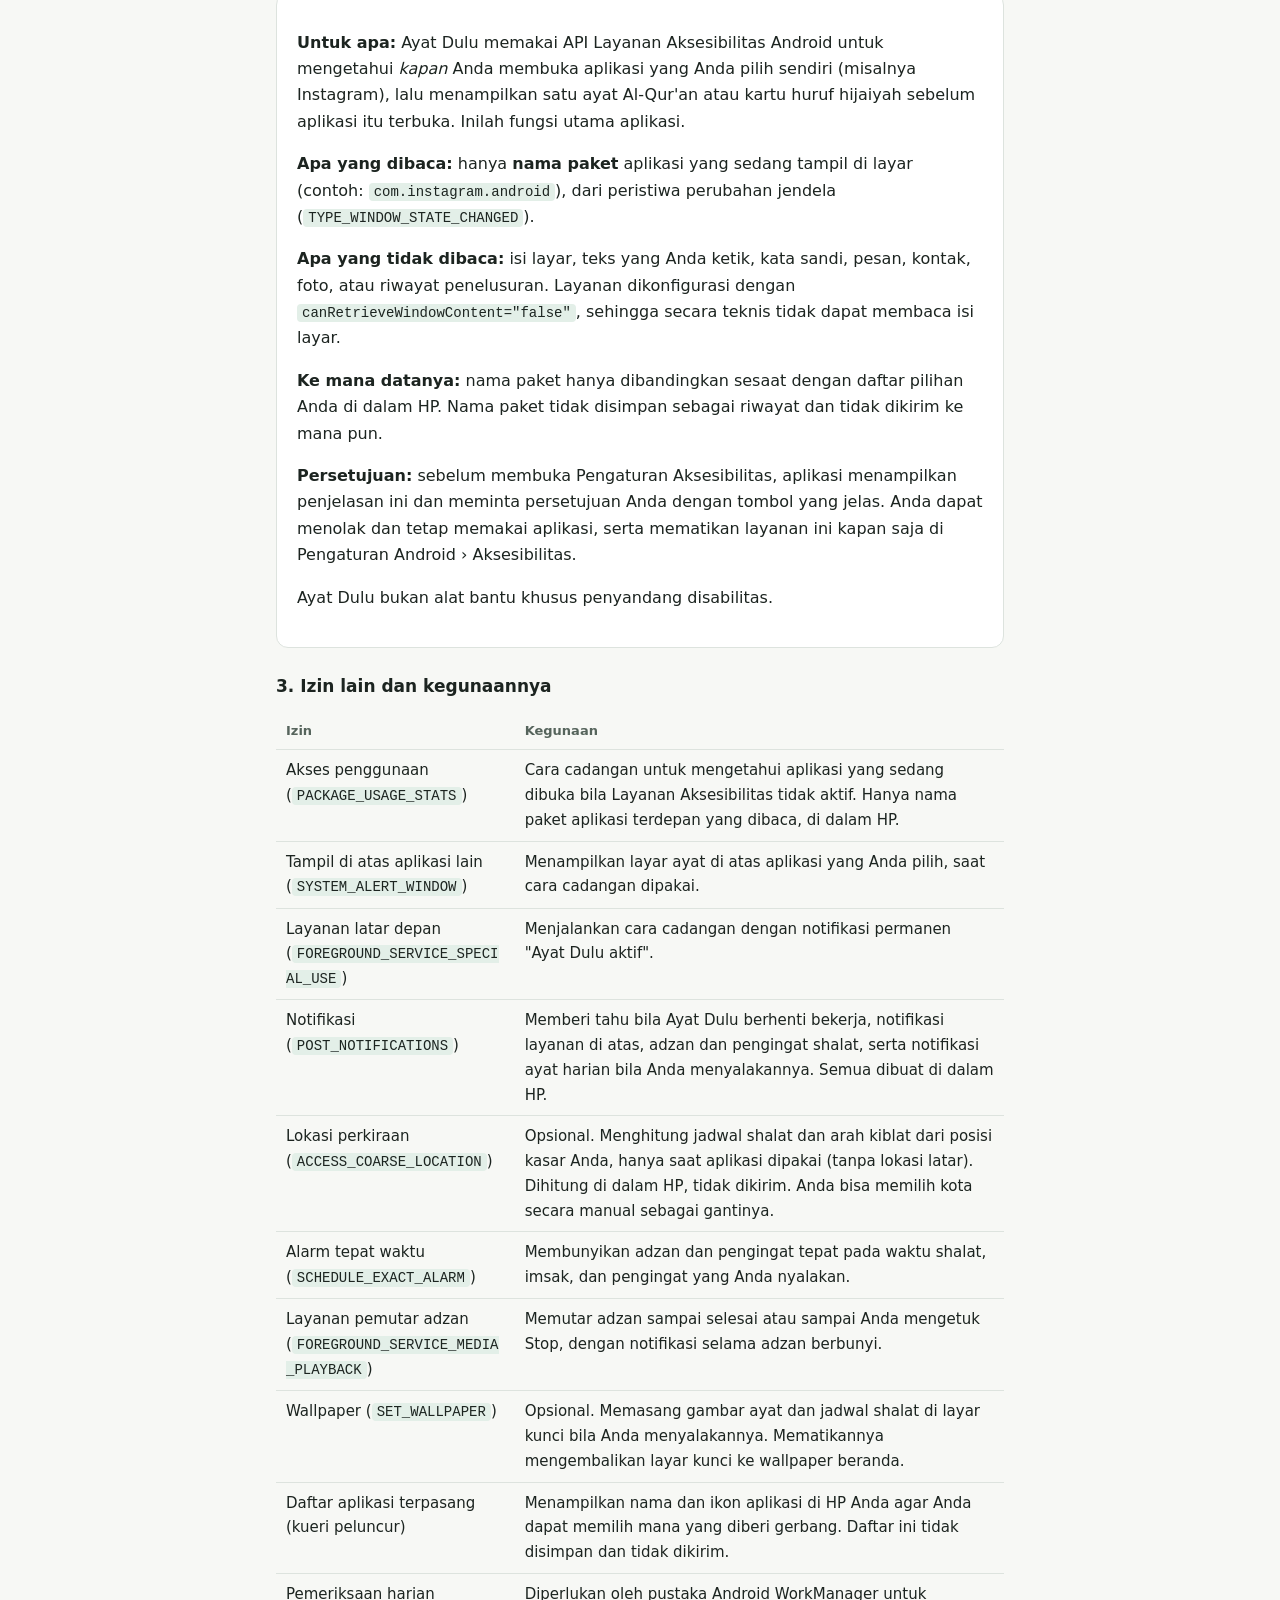
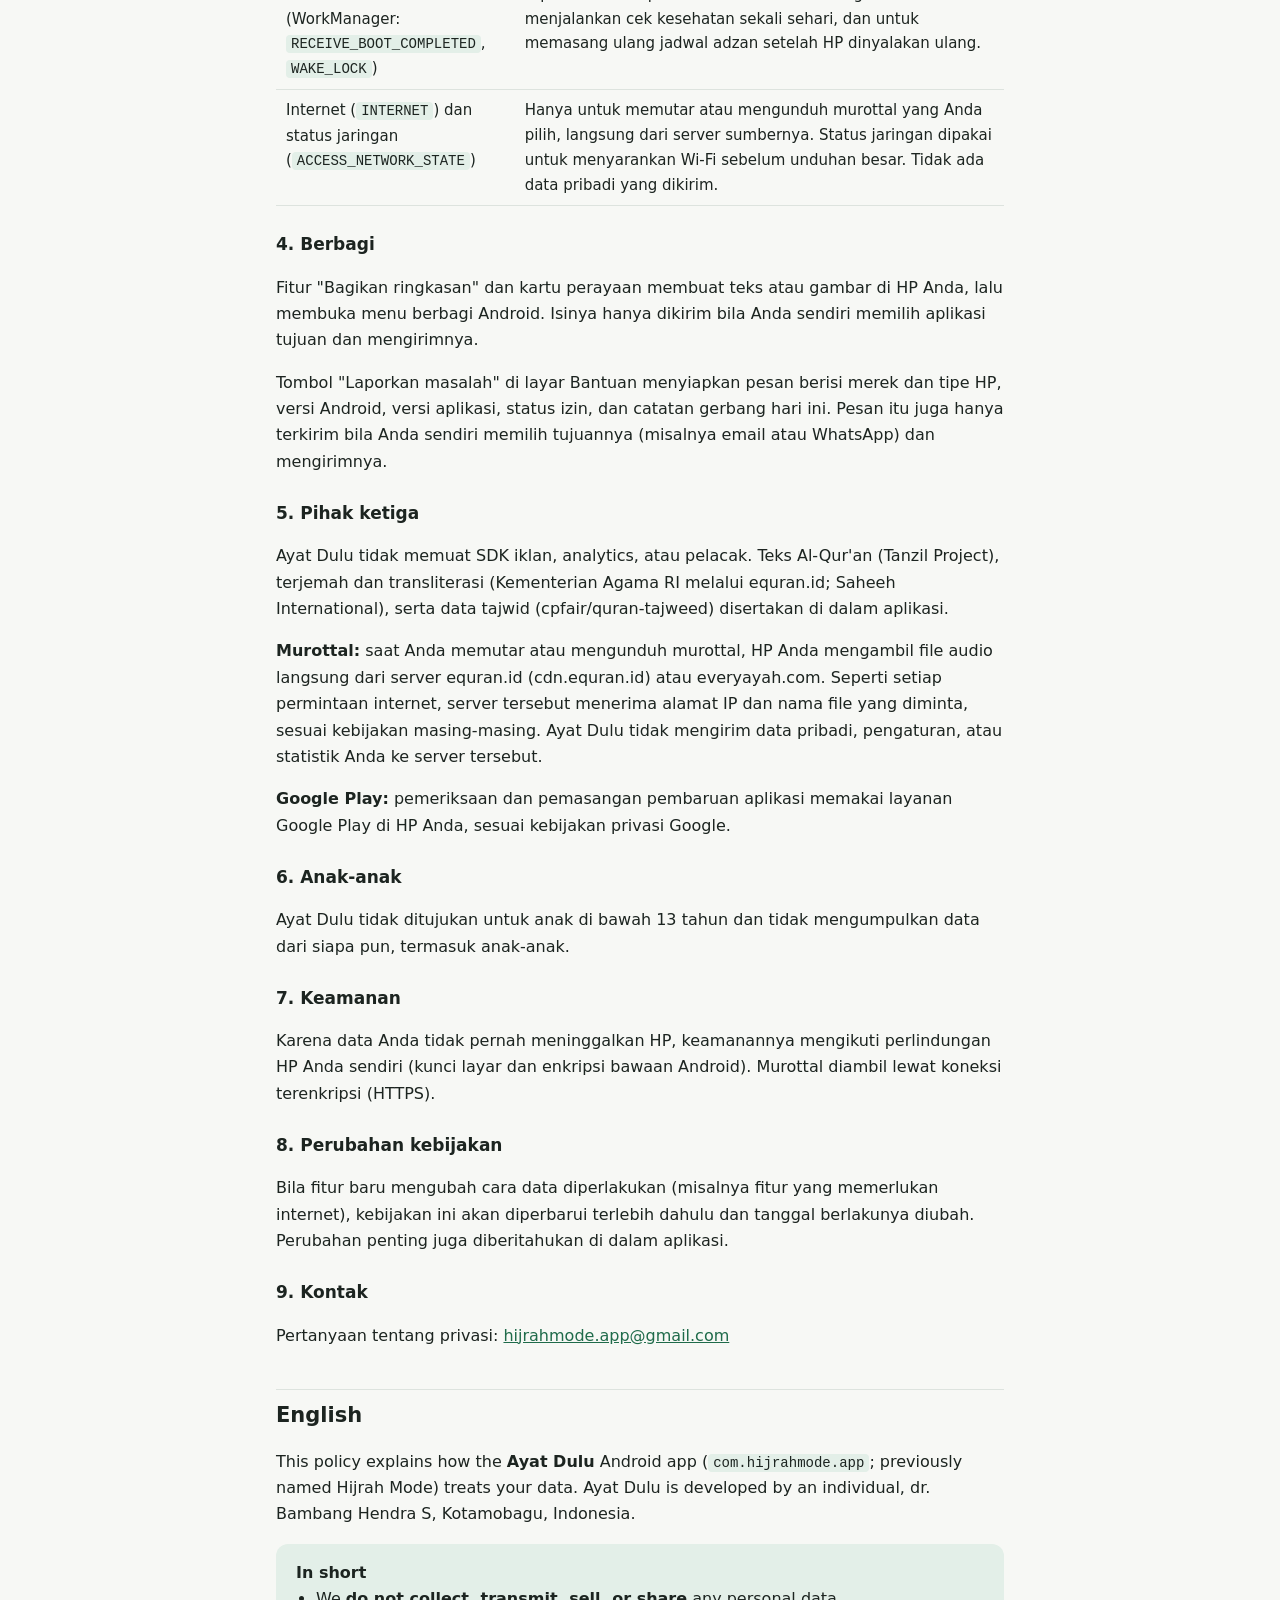
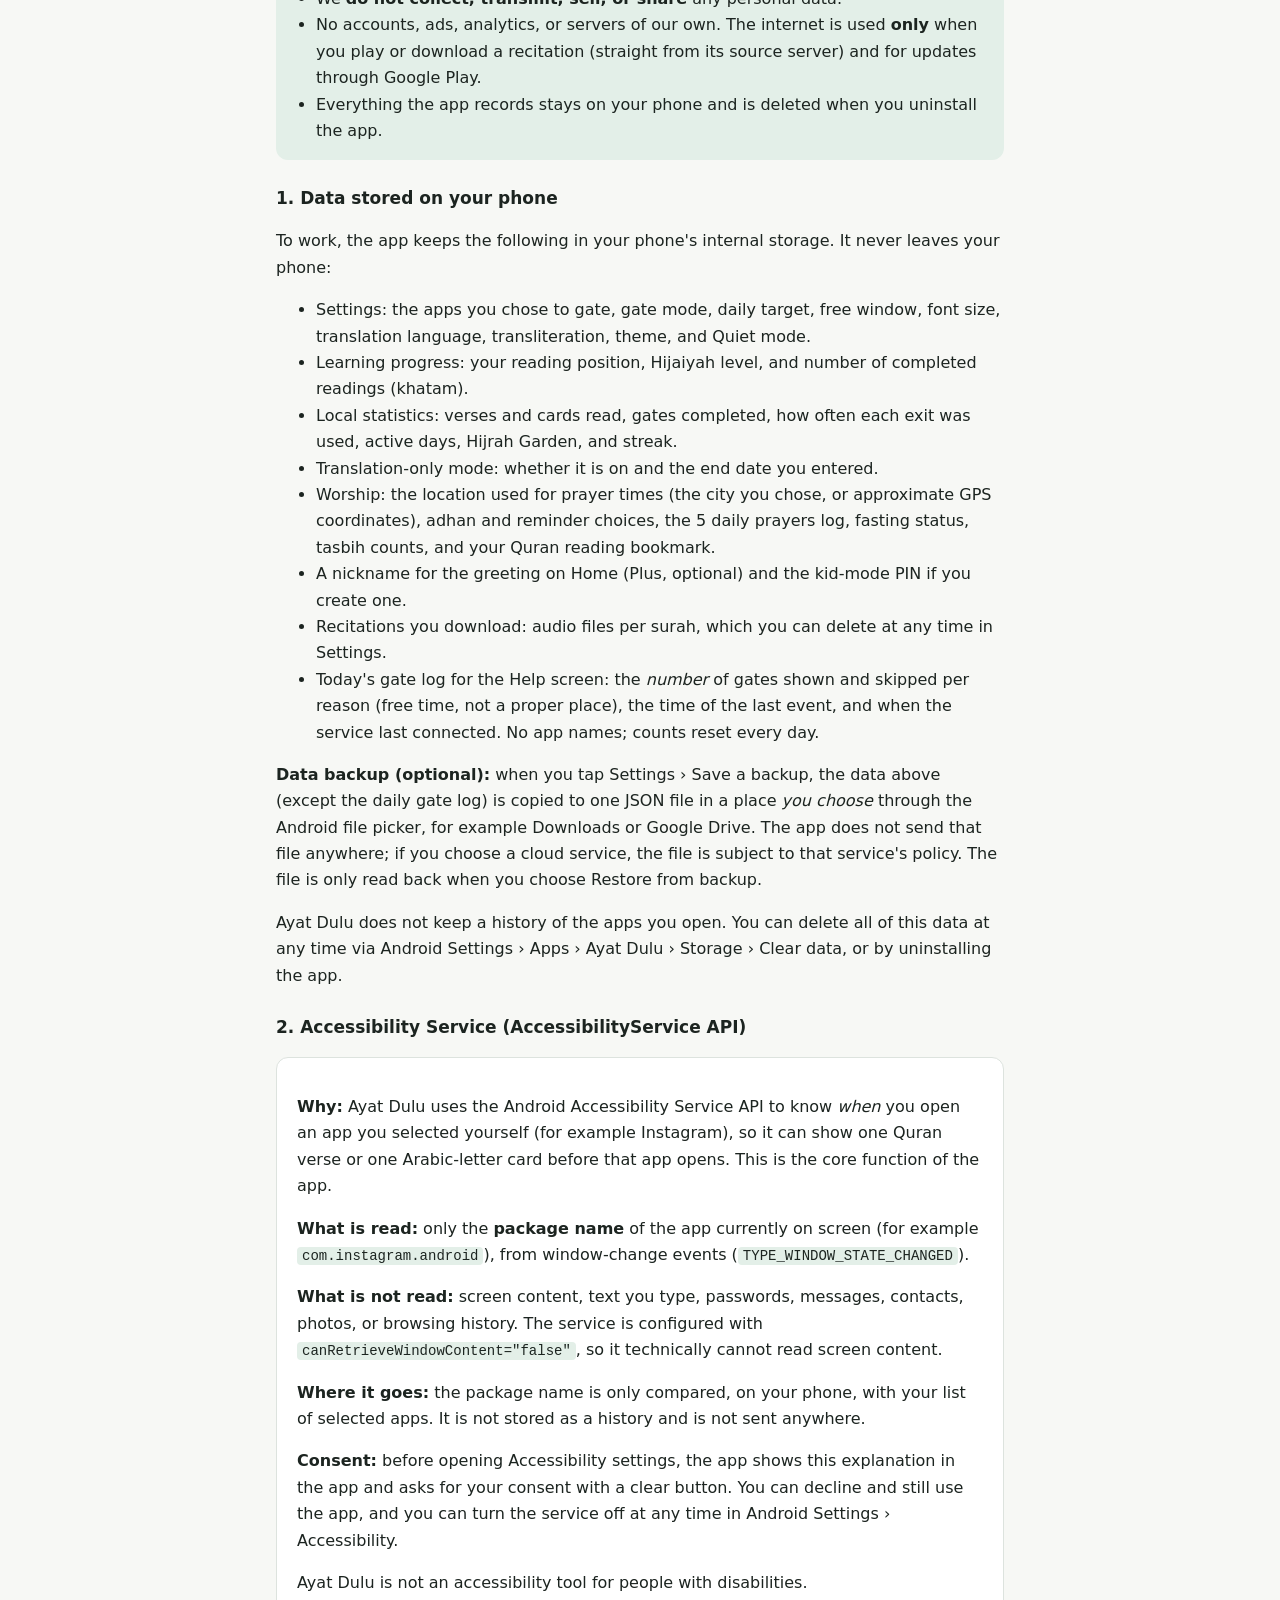
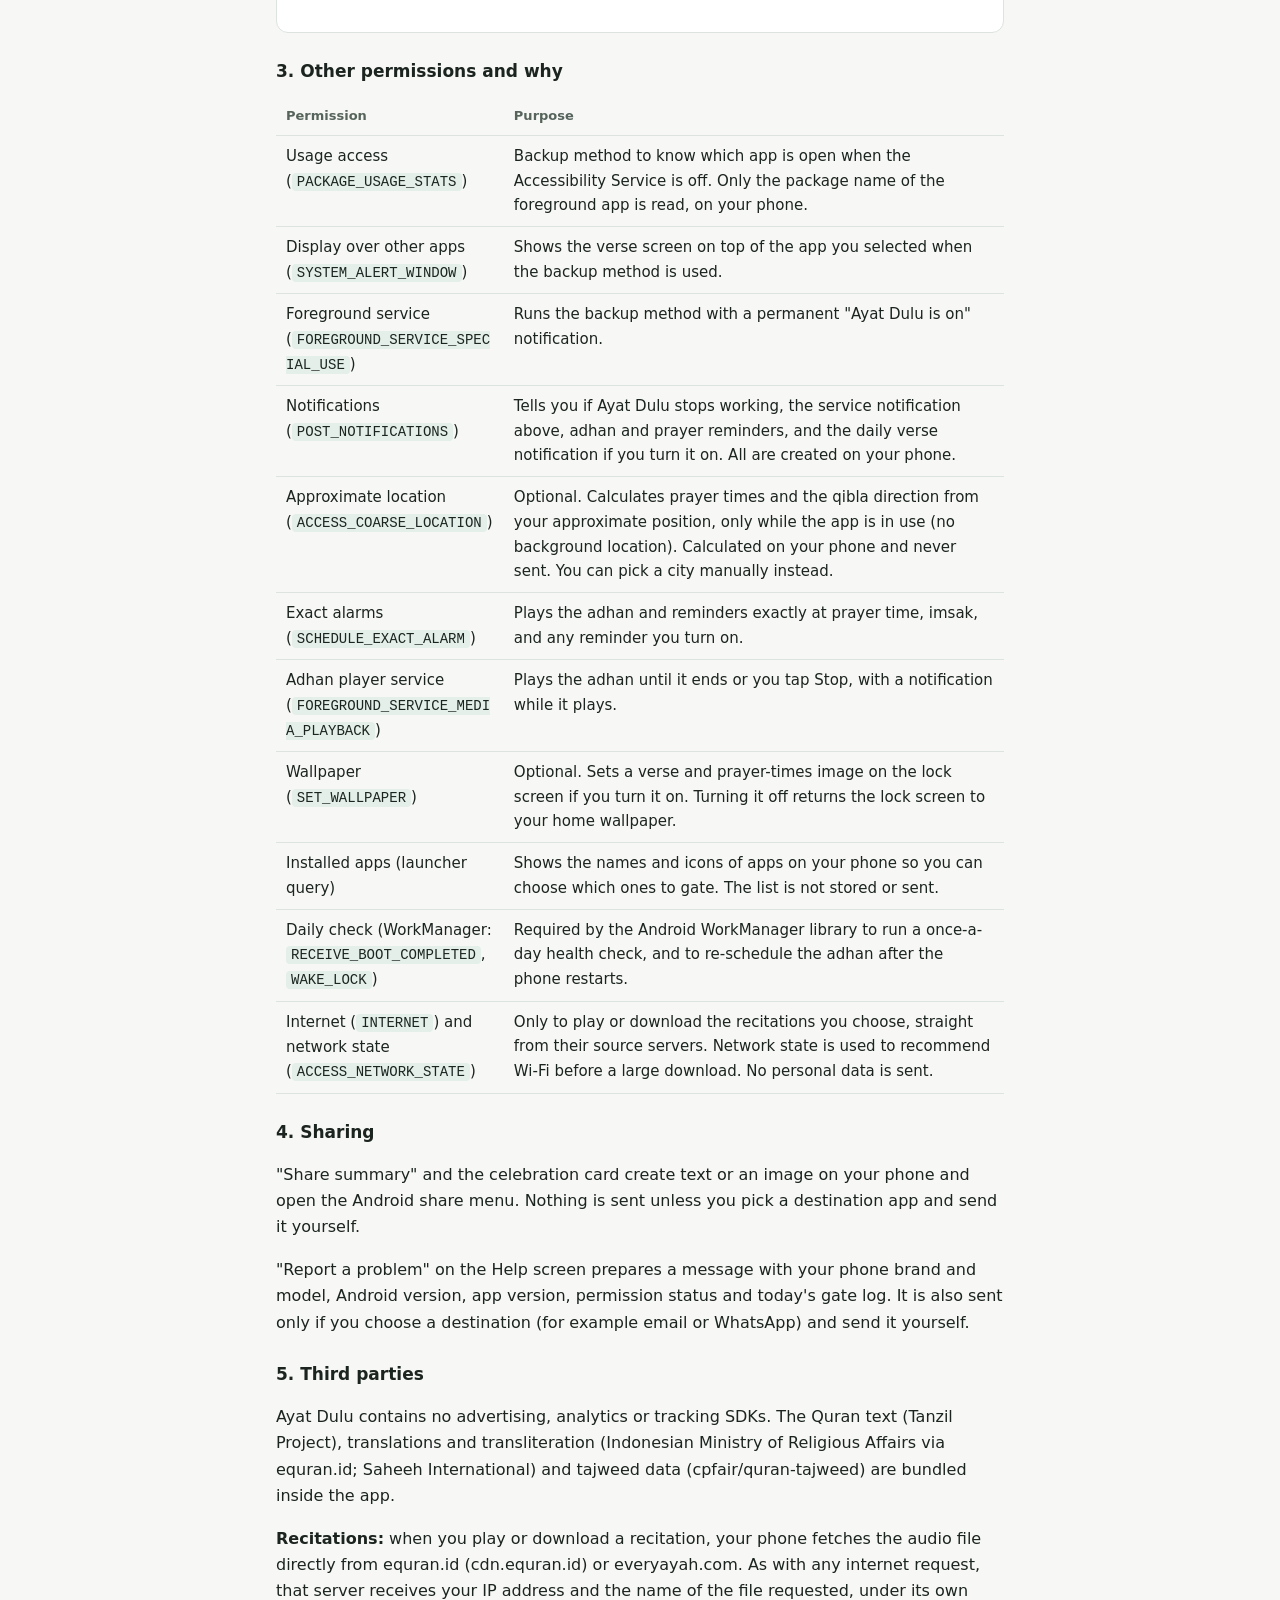
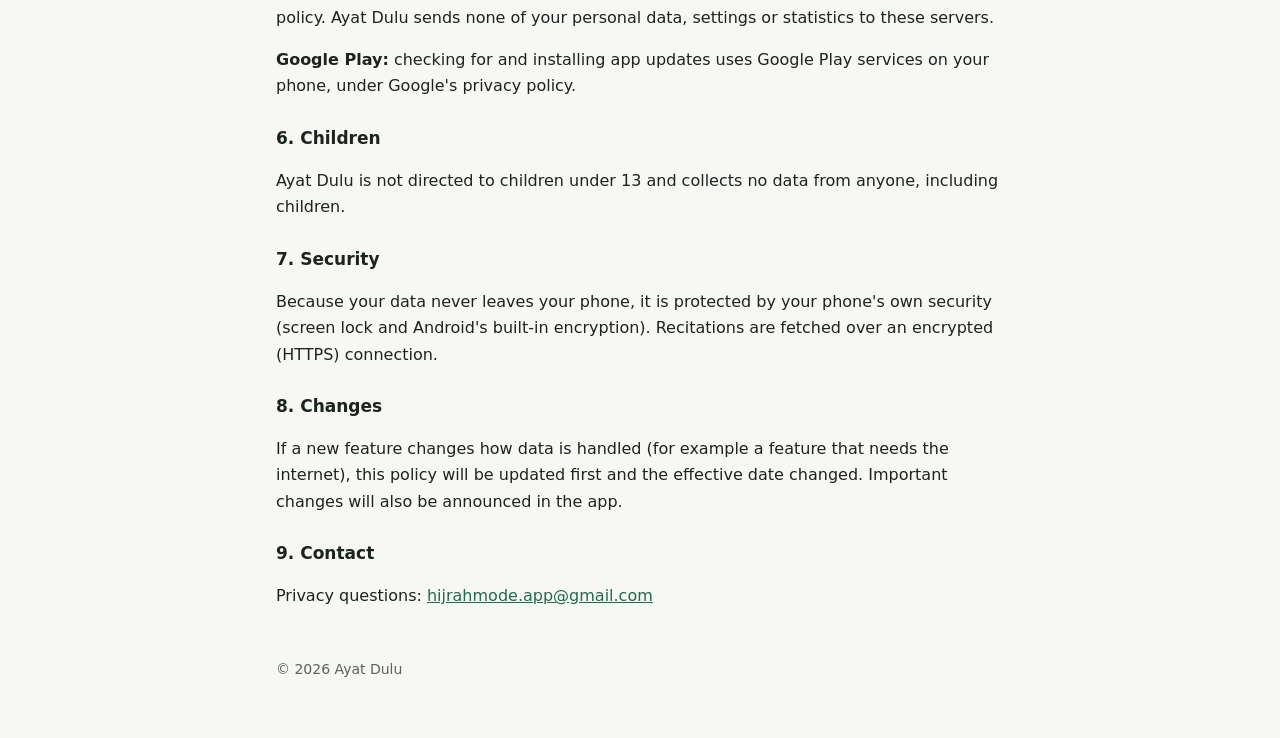
==== commit 3d173f13: "Kebijakan privasi 28 Nov: internet hanya untuk murottal dan pembaruan Play; nama sapaan Plus Co-Auth" ====
--- a/privacy.html
+++ b/privacy.html
@@ -12,7 +12,7 @@
 <header>
   <a class="brand" href="./">🌙 Ayat Dulu</a>
   <h1>Kebijakan Privasi<br>Privacy Policy</h1>
-  <p class="muted">Berlaku sejak / Effective: 21 November 2026 (November 21, 2026); versi pertama 29 Oktober 2026</p>
+  <p class="muted">Berlaku sejak / Effective: 28 November 2026 (November 28, 2026); versi pertama 29 Oktober 2026</p>
   <nav class="lang">
     <a href="#id">Bahasa Indonesia</a>
     <a href="#en">English</a>
@@ -29,7 +29,7 @@
 <strong>Ringkasnya</strong>
 <ul>
   <li>Kami <strong>tidak mengumpulkan, mengirim, menjual, atau membagikan</strong> data pribadi apa pun.</li>
-  <li>Tidak ada akun, iklan, analytics, maupun server. Aplikasi ini <strong>tidak memiliki izin akses internet</strong>.</li>
+  <li>Tidak ada akun, iklan, analytics, maupun server milik kami. Internet <strong>hanya</strong> dipakai saat Anda memutar atau mengunduh murottal (langsung dari server sumbernya) dan untuk pembaruan lewat Google Play.</li>
   <li>Semua yang dicatat aplikasi disimpan di HP Anda saja dan terhapus saat aplikasi dihapus.</li>
 </ul>
 </div>
@@ -42,6 +42,8 @@
   <li>Statistik lokal: jumlah ayat dan kartu yang dibaca, gerbang yang selesai, jumlah tiap jalan keluar yang dipakai, hari aktif, Taman Hijrah, dan streak.</li>
   <li>Mode terjemah saja: status aktif dan tanggal berakhir yang Anda isi sendiri.</li>
   <li>Ibadah: lokasi untuk jadwal shalat (nama kota yang Anda pilih, atau koordinat kasar dari GPS), pilihan suara adzan dan pengingat, catatan shalat 5 waktu, status puasa, hitungan tasbih, dan penanda bacaan Al-Qur'an.</li>
+  <li>Nama panggilan untuk sapaan di Beranda (Plus, opsional) dan PIN mode anak bila Anda membuatnya.</li>
+  <li>Murottal yang Anda unduh: file audio per surat, bisa dihapus kapan saja di Pengaturan.</li>
   <li>Catatan gerbang hari ini untuk layar Bantuan: <em>jumlah</em> gerbang yang tampil dan yang dilewati per alasan (waktu bebas, tempat tidak layak), jam kejadian terakhir, dan jam layanan terakhir tersambung. Tanpa nama aplikasi; hitungan direset setiap hari.</li>
 </ul>
 <p><strong>Cadangan data (opsional):</strong> bila Anda mengetuk Pengaturan › Simpan cadangan, data di atas (kecuali catatan gerbang harian) disalin ke satu file JSON di tempat yang <em>Anda pilih sendiri</em> lewat pemilih file Android, misalnya folder Download atau Google Drive. Aplikasi tidak mengirim file itu ke mana pun; bila Anda memilih layanan awan, file itu tunduk pada kebijakan layanan tersebut. File hanya dibaca kembali saat Anda memilih Pulihkan dari cadangan.</p>
@@ -69,7 +71,8 @@
   <tr><td>Layanan pemutar adzan (<code>FOREGROUND_SERVICE_MEDIA_PLAYBACK</code>)</td><td>Memutar adzan sampai selesai atau sampai Anda mengetuk Stop, dengan notifikasi selama adzan berbunyi.</td></tr>
   <tr><td>Wallpaper (<code>SET_WALLPAPER</code>)</td><td>Opsional. Memasang gambar ayat dan jadwal shalat di layar kunci bila Anda menyalakannya. Mematikannya mengembalikan layar kunci ke wallpaper beranda.</td></tr>
   <tr><td>Daftar aplikasi terpasang (kueri peluncur)</td><td>Menampilkan nama dan ikon aplikasi di HP Anda agar Anda dapat memilih mana yang diberi gerbang. Daftar ini tidak disimpan dan tidak dikirim.</td></tr>
-  <tr><td>Pemeriksaan harian (WorkManager: <code>RECEIVE_BOOT_COMPLETED</code>, <code>WAKE_LOCK</code>, <code>ACCESS_NETWORK_STATE</code>)</td><td>Diperlukan oleh pustaka Android WorkManager untuk menjalankan cek kesehatan sekali sehari, dan untuk memasang ulang jadwal adzan setelah HP dinyalakan ulang. <code>ACCESS_NETWORK_STATE</code> hanya membaca status jaringan dan tidak memberi akses internet.</td></tr>
+  <tr><td>Pemeriksaan harian (WorkManager: <code>RECEIVE_BOOT_COMPLETED</code>, <code>WAKE_LOCK</code>)</td><td>Diperlukan oleh pustaka Android WorkManager untuk menjalankan cek kesehatan sekali sehari, dan untuk memasang ulang jadwal adzan setelah HP dinyalakan ulang.</td></tr>
+  <tr><td>Internet (<code>INTERNET</code>) dan status jaringan (<code>ACCESS_NETWORK_STATE</code>)</td><td>Hanya untuk memutar atau mengunduh murottal yang Anda pilih, langsung dari server sumbernya. Status jaringan dipakai untuk menyarankan Wi-Fi sebelum unduhan besar. Tidak ada data pribadi yang dikirim.</td></tr>
 </table>
 
 <h3>4. Berbagi</h3>
@@ -77,13 +80,15 @@
 <p>Tombol "Laporkan masalah" di layar Bantuan menyiapkan pesan berisi merek dan tipe HP, versi Android, versi aplikasi, status izin, dan catatan gerbang hari ini. Pesan itu juga hanya terkirim bila Anda sendiri memilih tujuannya (misalnya email atau WhatsApp) dan mengirimnya.</p>
 
 <h3>5. Pihak ketiga</h3>
-<p>Ayat Dulu tidak memuat SDK iklan, analytics, pelacak, atau layanan pihak ketiga yang mengirim data. Teks Al-Qur'an bersumber dari Tanzil Project (tanzil.net) dan disertakan di dalam aplikasi, tanpa diunduh saat dipakai.</p>
+<p>Ayat Dulu tidak memuat SDK iklan, analytics, atau pelacak. Teks Al-Qur'an (Tanzil Project), terjemah dan transliterasi (Kementerian Agama RI melalui equran.id; Saheeh International), serta data tajwid (cpfair/quran-tajweed) disertakan di dalam aplikasi.</p>
+<p><strong>Murottal:</strong> saat Anda memutar atau mengunduh murottal, HP Anda mengambil file audio langsung dari server equran.id (cdn.equran.id) atau everyayah.com. Seperti setiap permintaan internet, server tersebut menerima alamat IP dan nama file yang diminta, sesuai kebijakan masing-masing. Ayat Dulu tidak mengirim data pribadi, pengaturan, atau statistik Anda ke server tersebut.</p>
+<p><strong>Google Play:</strong> pemeriksaan dan pemasangan pembaruan aplikasi memakai layanan Google Play di HP Anda, sesuai kebijakan privasi Google.</p>
 
 <h3>6. Anak-anak</h3>
 <p>Ayat Dulu tidak ditujukan untuk anak di bawah 13 tahun dan tidak mengumpulkan data dari siapa pun, termasuk anak-anak.</p>
 
 <h3>7. Keamanan</h3>
-<p>Karena data tidak pernah meninggalkan HP Anda, keamanannya mengikuti perlindungan HP Anda sendiri (kunci layar dan enkripsi bawaan Android).</p>
+<p>Karena data Anda tidak pernah meninggalkan HP, keamanannya mengikuti perlindungan HP Anda sendiri (kunci layar dan enkripsi bawaan Android). Murottal diambil lewat koneksi terenkripsi (HTTPS).</p>
 
 <h3>8. Perubahan kebijakan</h3>
 <p>Bila fitur baru mengubah cara data diperlakukan (misalnya fitur yang memerlukan internet), kebijakan ini akan diperbarui terlebih dahulu dan tanggal berlakunya diubah. Perubahan penting juga diberitahukan di dalam aplikasi.</p>
@@ -102,7 +107,7 @@
 <strong>In short</strong>
 <ul>
   <li>We <strong>do not collect, transmit, sell, or share</strong> any personal data.</li>
-  <li>No accounts, ads, analytics, or servers. The app <strong>does not have the internet permission</strong>.</li>
+  <li>No accounts, ads, analytics, or servers of our own. The internet is used <strong>only</strong> when you play or download a recitation (straight from its source server) and for updates through Google Play.</li>
   <li>Everything the app records stays on your phone and is deleted when you uninstall the app.</li>
 </ul>
 </div>
@@ -115,6 +120,8 @@
   <li>Local statistics: verses and cards read, gates completed, how often each exit was used, active days, Hijrah Garden, and streak.</li>
   <li>Translation-only mode: whether it is on and the end date you entered.</li>
   <li>Worship: the location used for prayer times (the city you chose, or approximate GPS coordinates), adhan and reminder choices, the 5 daily prayers log, fasting status, tasbih counts, and your Quran reading bookmark.</li>
+  <li>A nickname for the greeting on Home (Plus, optional) and the kid-mode PIN if you create one.</li>
+  <li>Recitations you download: audio files per surah, which you can delete at any time in Settings.</li>
   <li>Today's gate log for the Help screen: the <em>number</em> of gates shown and skipped per reason (free time, not a proper place), the time of the last event, and when the service last connected. No app names; counts reset every day.</li>
 </ul>
 <p><strong>Data backup (optional):</strong> when you tap Settings › Save a backup, the data above (except the daily gate log) is copied to one JSON file in a place <em>you choose</em> through the Android file picker, for example Downloads or Google Drive. The app does not send that file anywhere; if you choose a cloud service, the file is subject to that service's policy. The file is only read back when you choose Restore from backup.</p>
@@ -142,7 +149,8 @@
   <tr><td>Adhan player service (<code>FOREGROUND_SERVICE_MEDIA_PLAYBACK</code>)</td><td>Plays the adhan until it ends or you tap Stop, with a notification while it plays.</td></tr>
   <tr><td>Wallpaper (<code>SET_WALLPAPER</code>)</td><td>Optional. Sets a verse and prayer-times image on the lock screen if you turn it on. Turning it off returns the lock screen to your home wallpaper.</td></tr>
   <tr><td>Installed apps (launcher query)</td><td>Shows the names and icons of apps on your phone so you can choose which ones to gate. The list is not stored or sent.</td></tr>
-  <tr><td>Daily check (WorkManager: <code>RECEIVE_BOOT_COMPLETED</code>, <code>WAKE_LOCK</code>, <code>ACCESS_NETWORK_STATE</code>)</td><td>Required by the Android WorkManager library to run a once-a-day health check, and to re-schedule the adhan after the phone restarts. <code>ACCESS_NETWORK_STATE</code> only reads network status and gives no internet access.</td></tr>
+  <tr><td>Daily check (WorkManager: <code>RECEIVE_BOOT_COMPLETED</code>, <code>WAKE_LOCK</code>)</td><td>Required by the Android WorkManager library to run a once-a-day health check, and to re-schedule the adhan after the phone restarts.</td></tr>
+  <tr><td>Internet (<code>INTERNET</code>) and network state (<code>ACCESS_NETWORK_STATE</code>)</td><td>Only to play or download the recitations you choose, straight from their source servers. Network state is used to recommend Wi-Fi before a large download. No personal data is sent.</td></tr>
 </table>
 
 <h3>4. Sharing</h3>
@@ -150,13 +158,15 @@
 <p>"Report a problem" on the Help screen prepares a message with your phone brand and model, Android version, app version, permission status and today's gate log. It is also sent only if you choose a destination (for example email or WhatsApp) and send it yourself.</p>
 
 <h3>5. Third parties</h3>
-<p>Ayat Dulu contains no advertising, analytics, tracking, or other third-party SDKs that transmit data. The Quran text comes from the Tanzil Project (tanzil.net) and is bundled inside the app, not downloaded during use.</p>
+<p>Ayat Dulu contains no advertising, analytics or tracking SDKs. The Quran text (Tanzil Project), translations and transliteration (Indonesian Ministry of Religious Affairs via equran.id; Saheeh International) and tajweed data (cpfair/quran-tajweed) are bundled inside the app.</p>
+<p><strong>Recitations:</strong> when you play or download a recitation, your phone fetches the audio file directly from equran.id (cdn.equran.id) or everyayah.com. As with any internet request, that server receives your IP address and the name of the file requested, under its own policy. Ayat Dulu sends none of your personal data, settings or statistics to these servers.</p>
+<p><strong>Google Play:</strong> checking for and installing app updates uses Google Play services on your phone, under Google's privacy policy.</p>
 
 <h3>6. Children</h3>
 <p>Ayat Dulu is not directed to children under 13 and collects no data from anyone, including children.</p>
 
 <h3>7. Security</h3>
-<p>Because data never leaves your phone, it is protected by your phone's own security (screen lock and Android's built-in encryption).</p>
+<p>Because your data never leaves your phone, it is protected by your phone's own security (screen lock and Android's built-in encryption). Recitations are fetched over an encrypted (HTTPS) connection.</p>
 
 <h3>8. Changes</h3>
 <p>If a new feature changes how data is handled (for example a feature that needs the internet), this policy will be updated first and the effective date changed. Important changes will also be announced in the app.</p>
